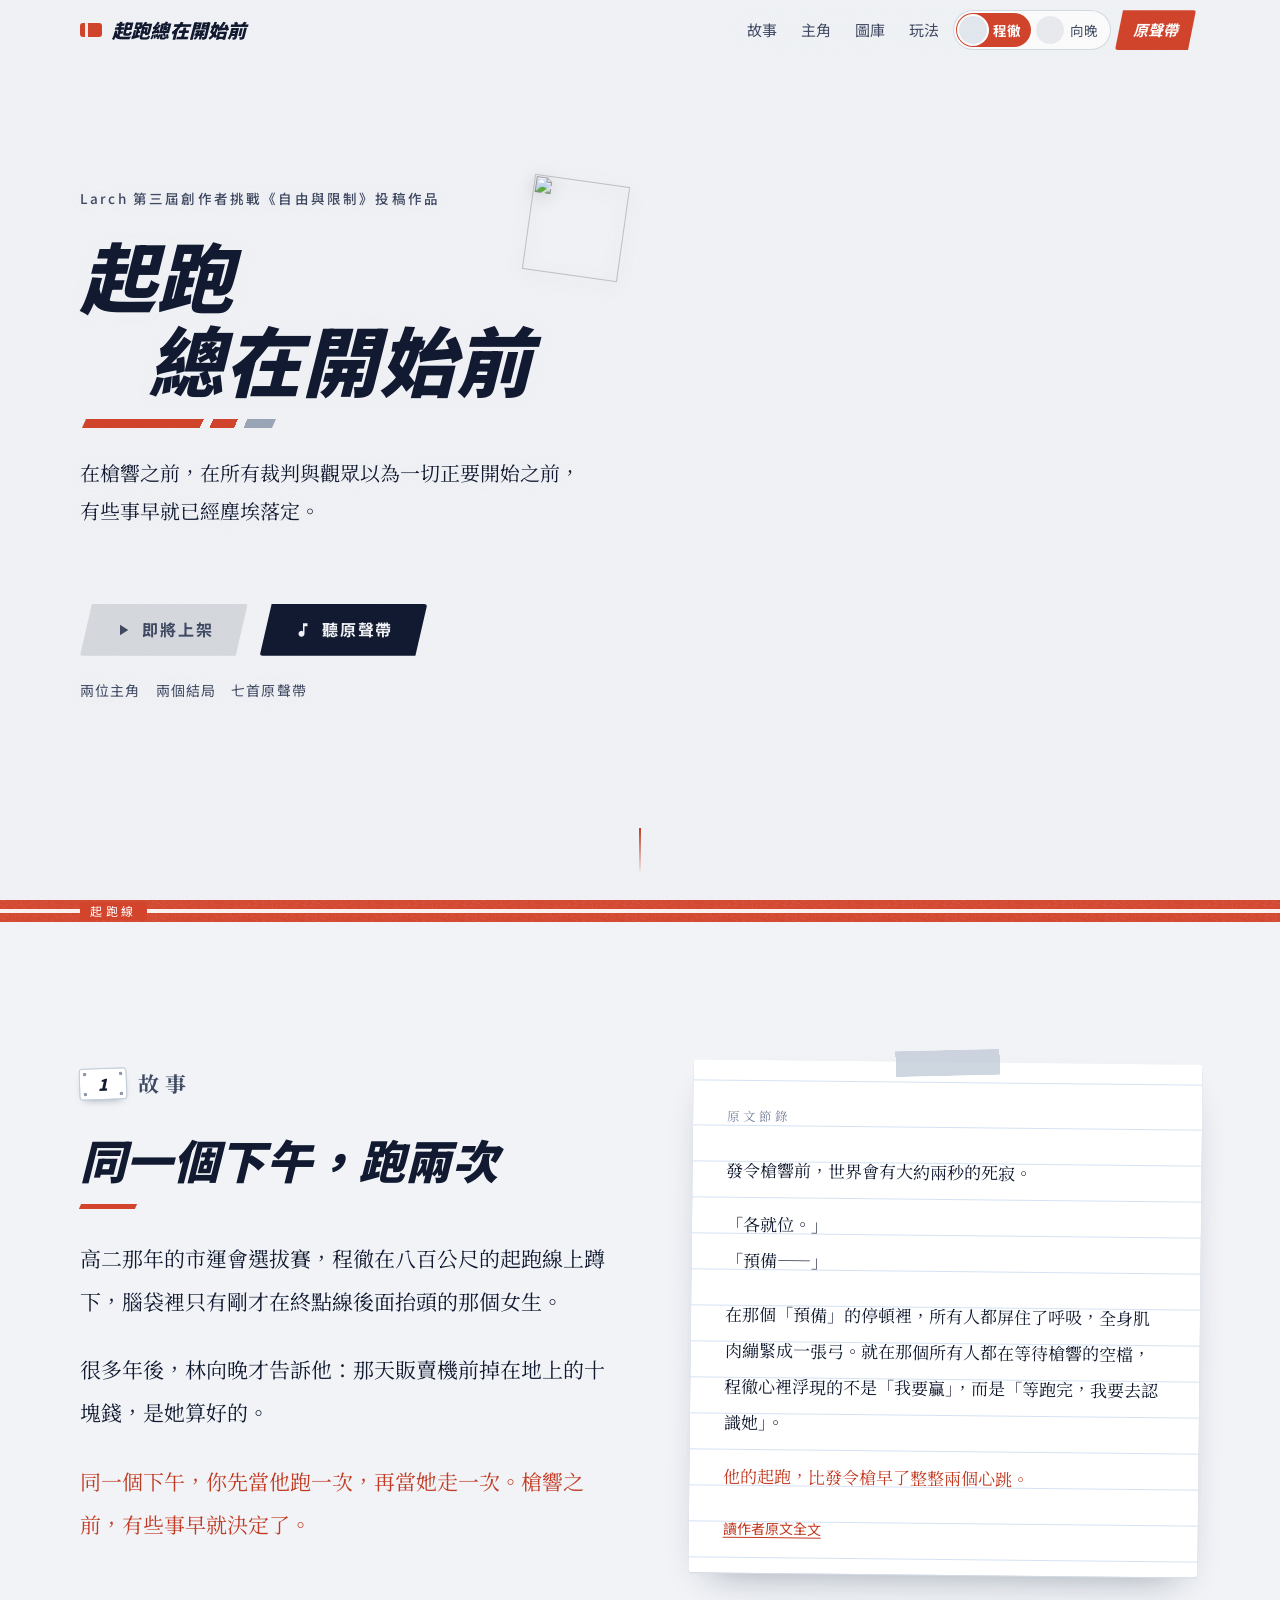
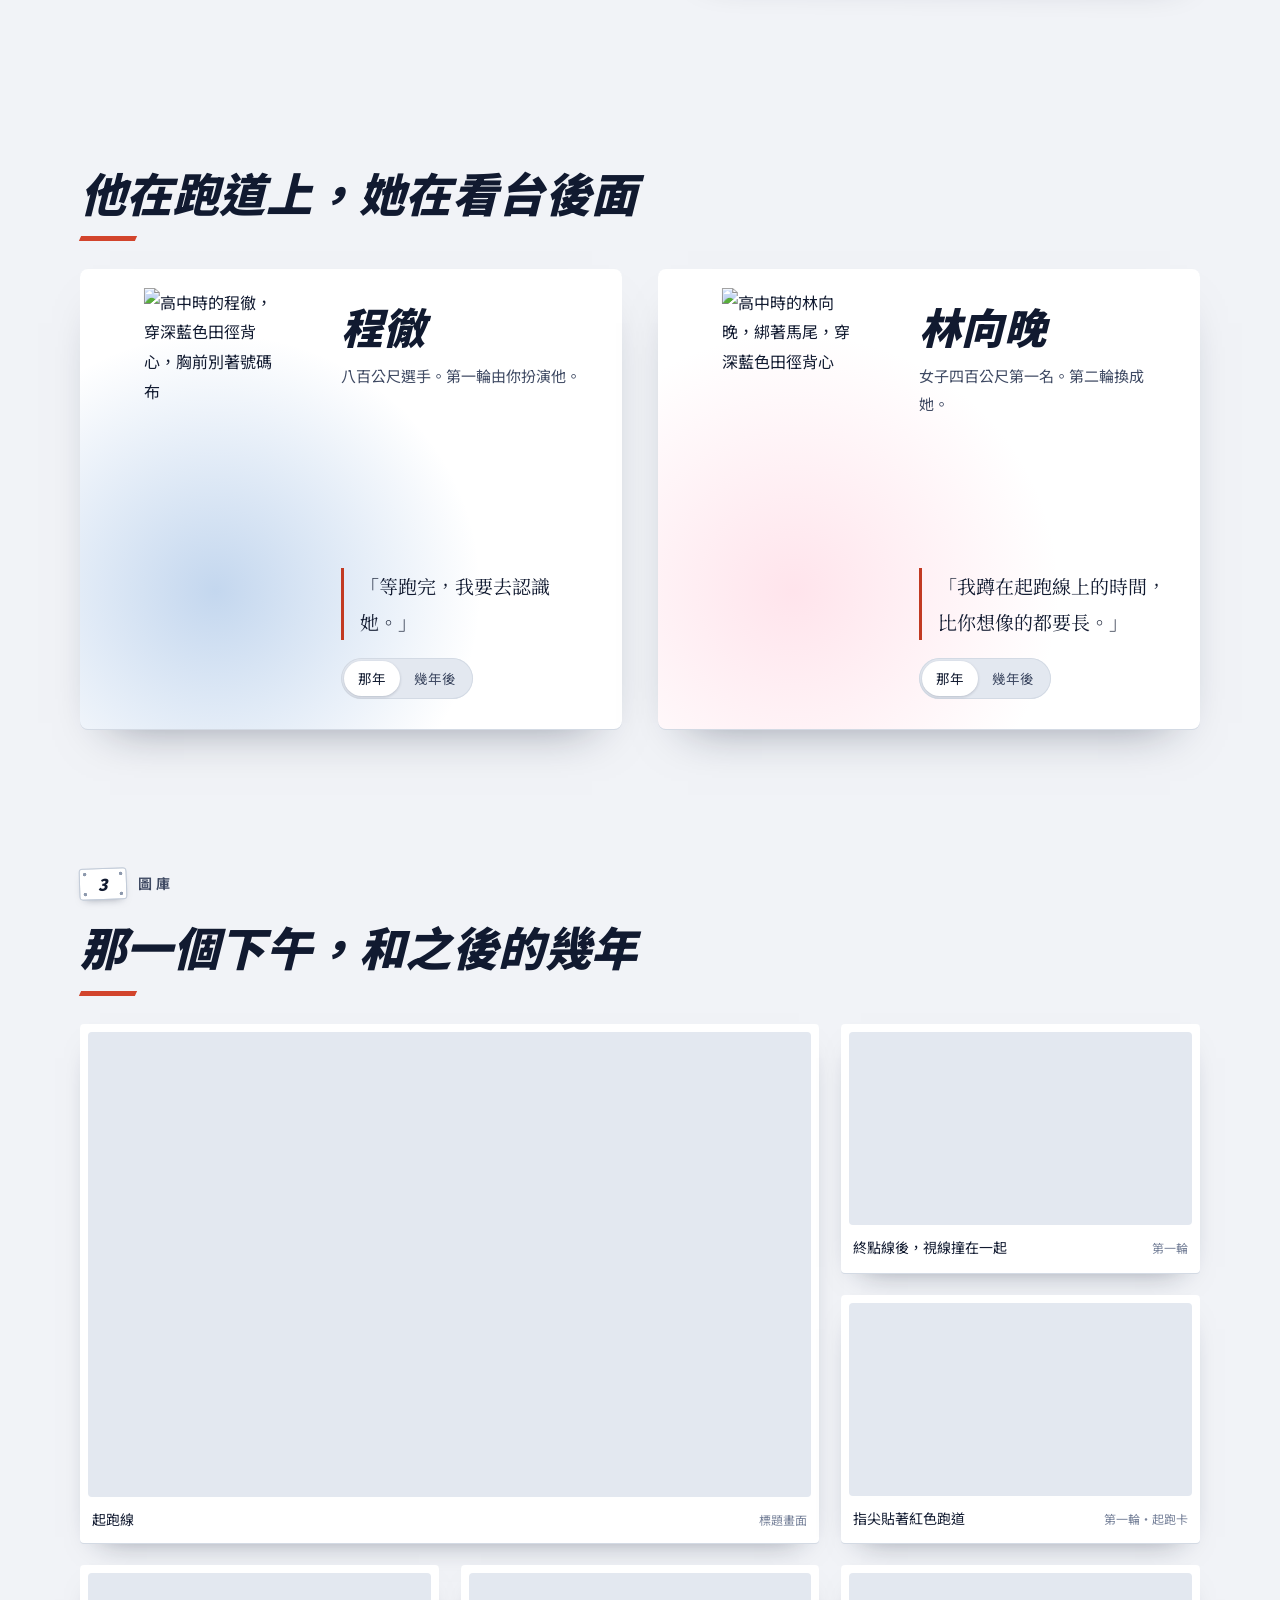
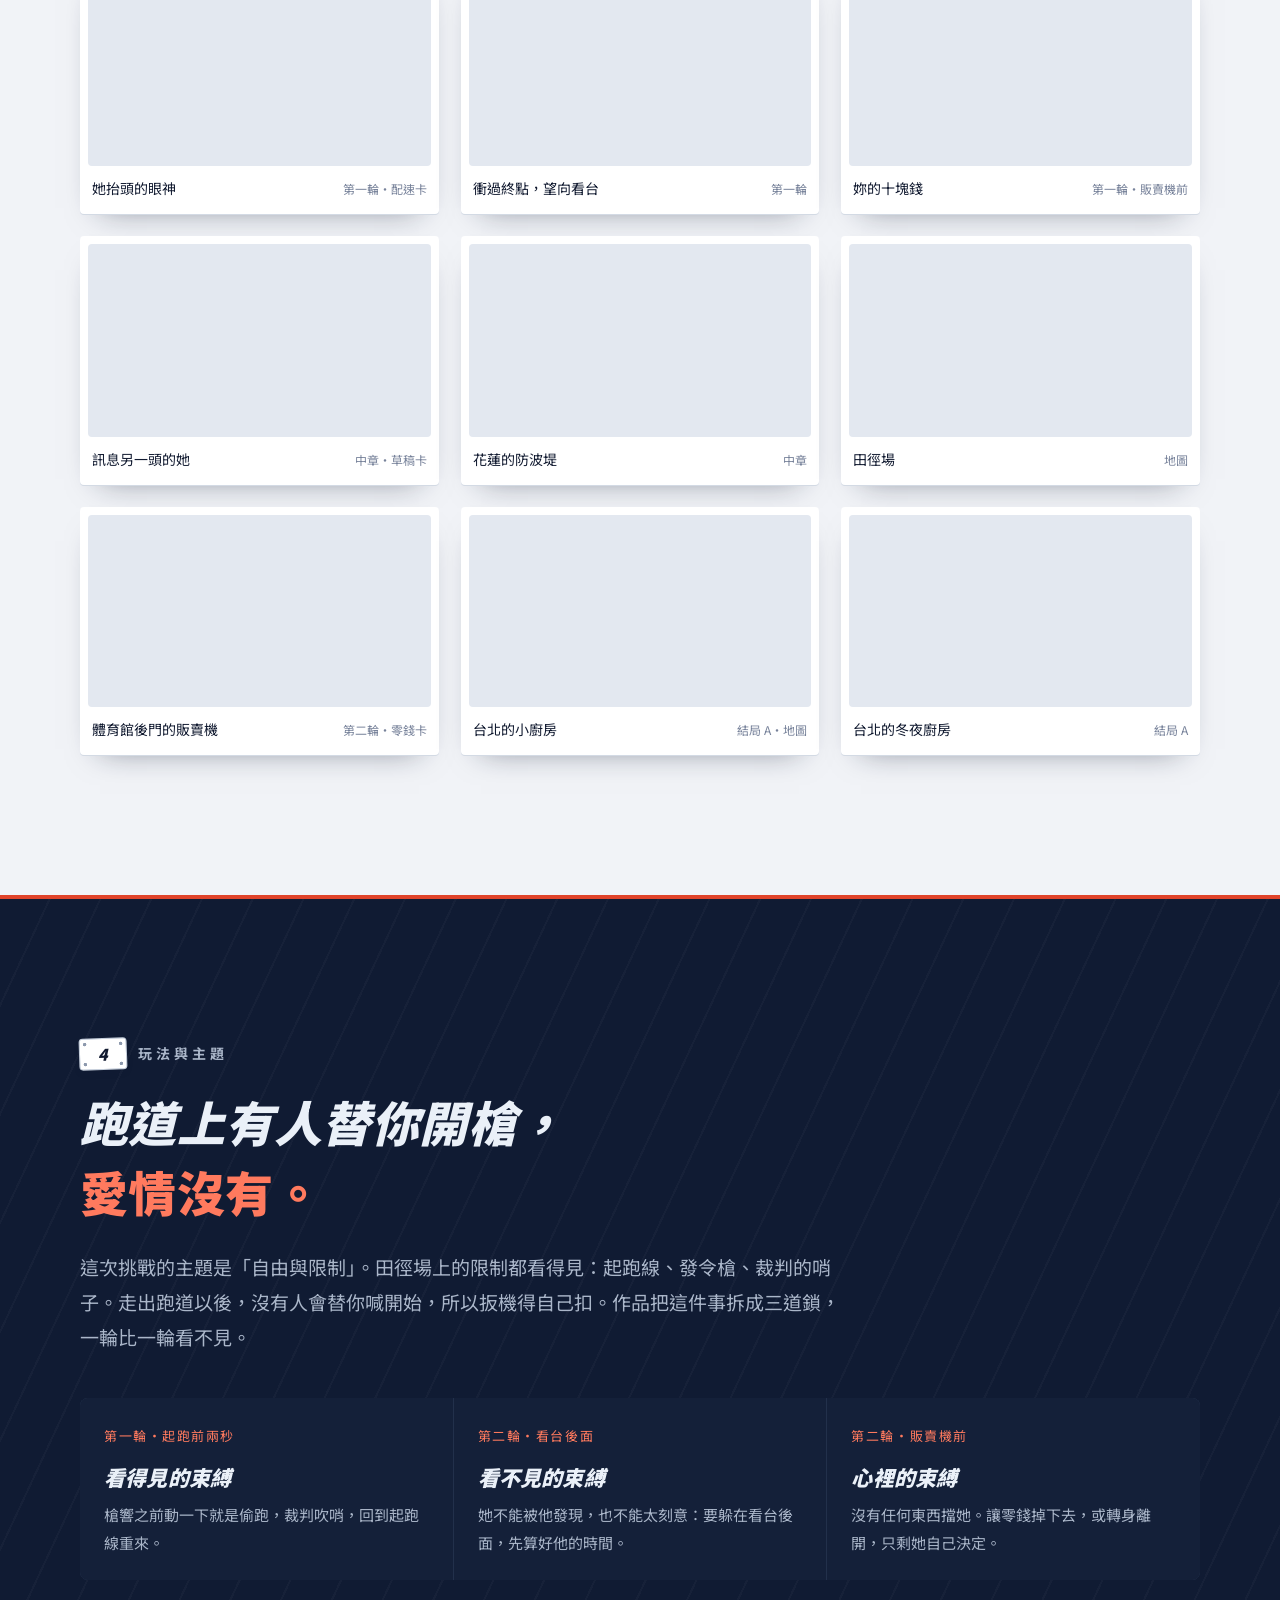
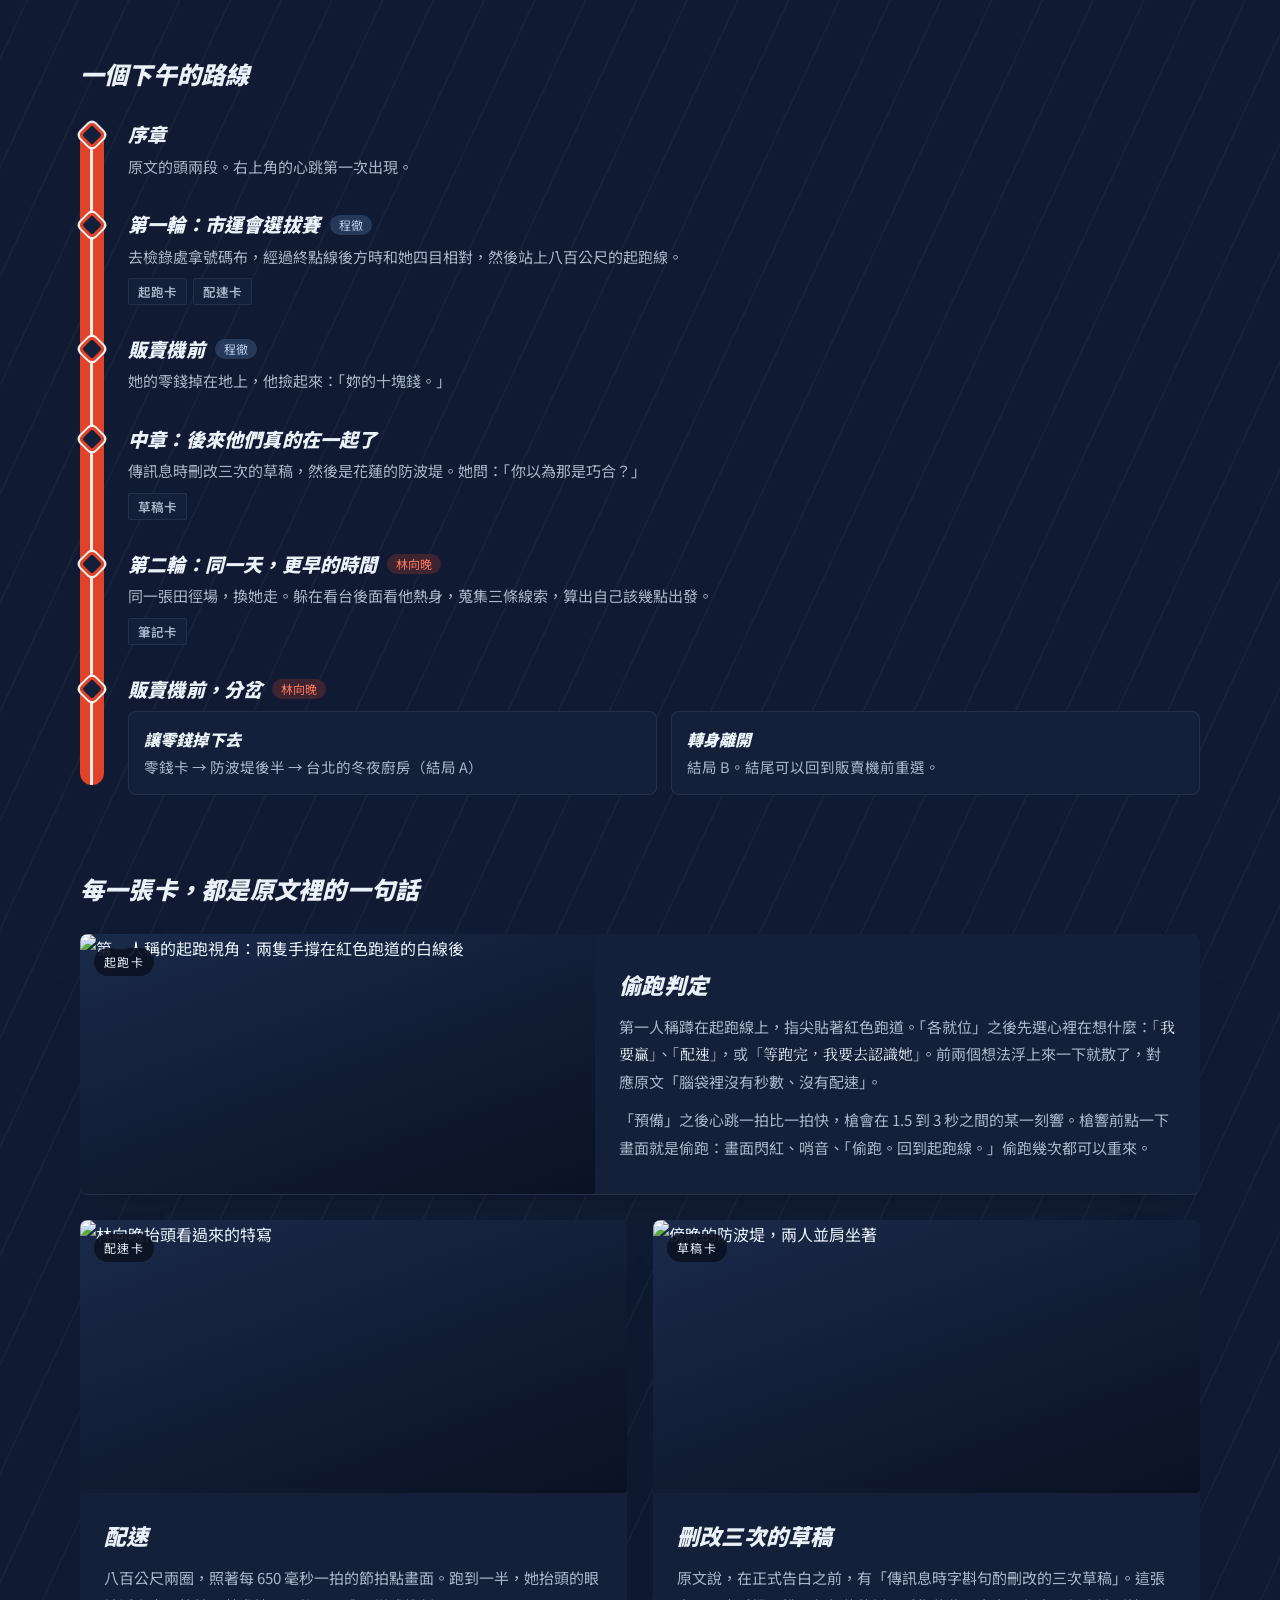
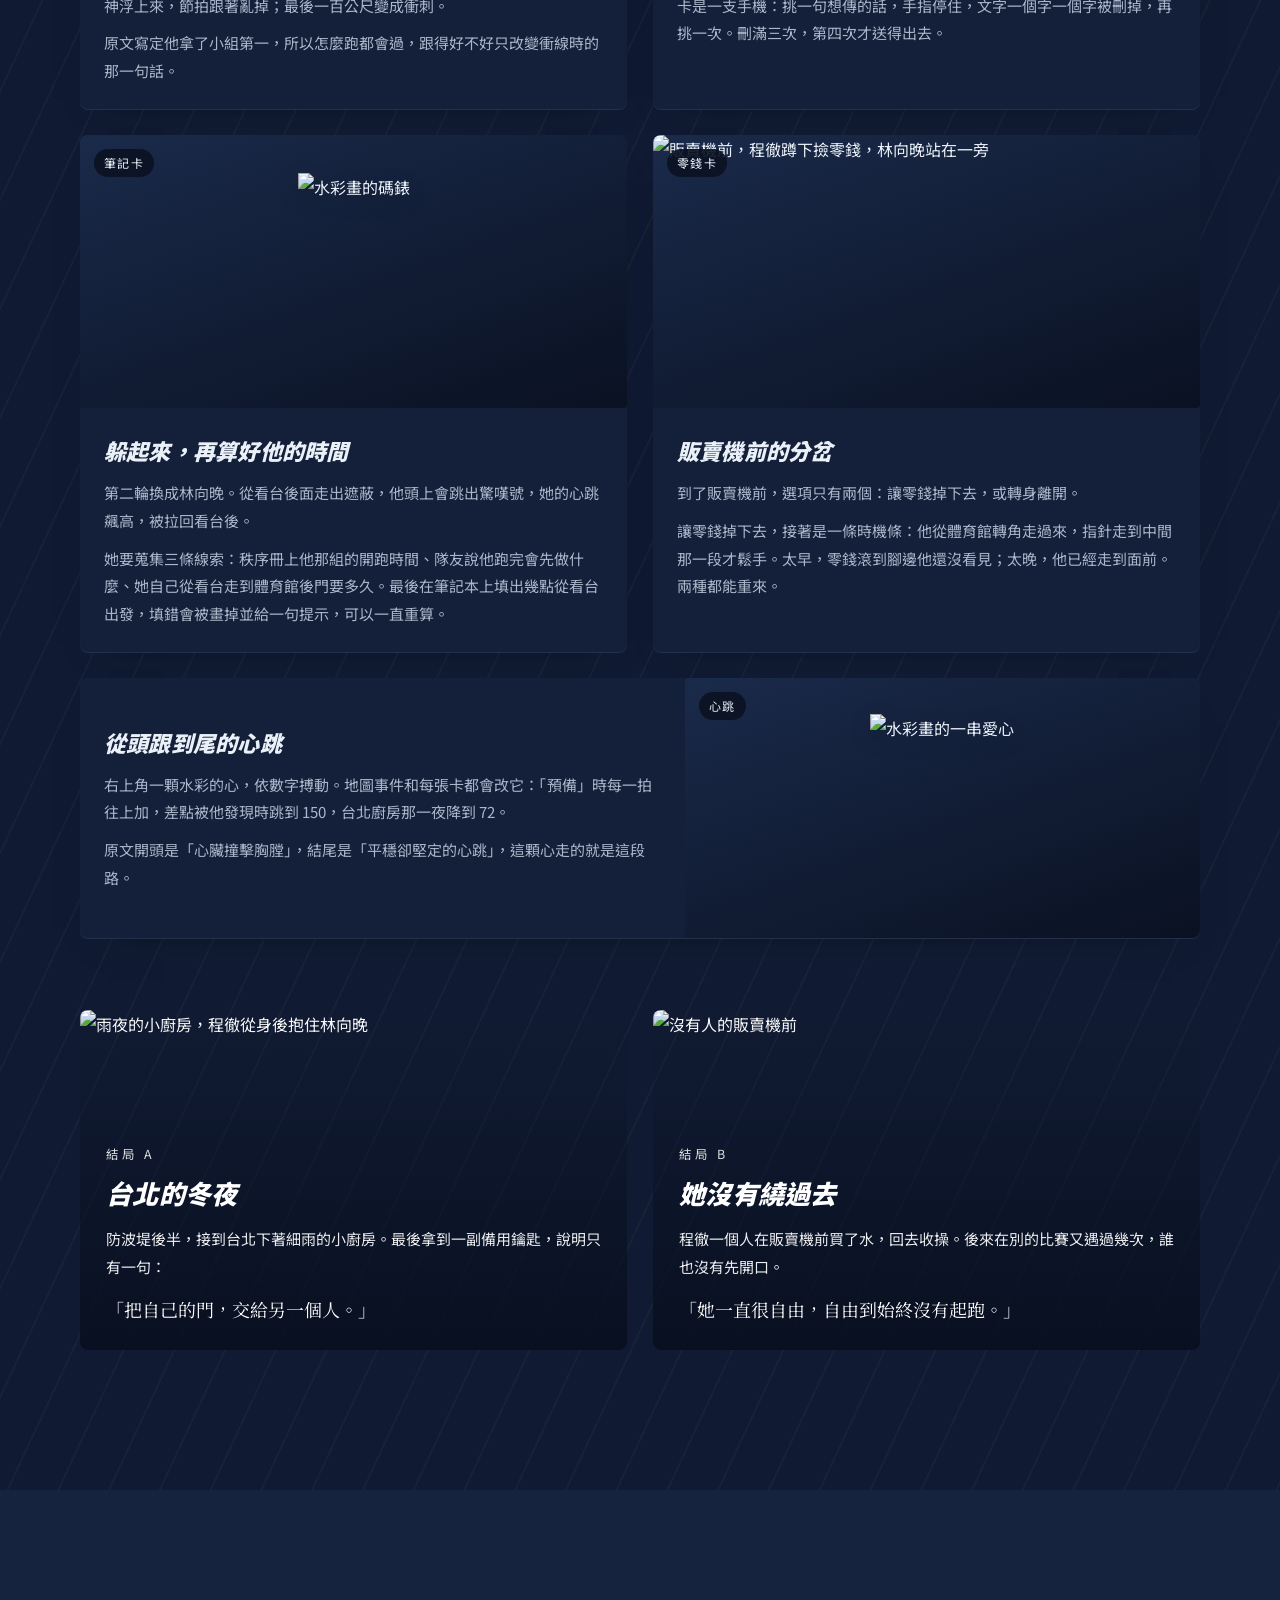
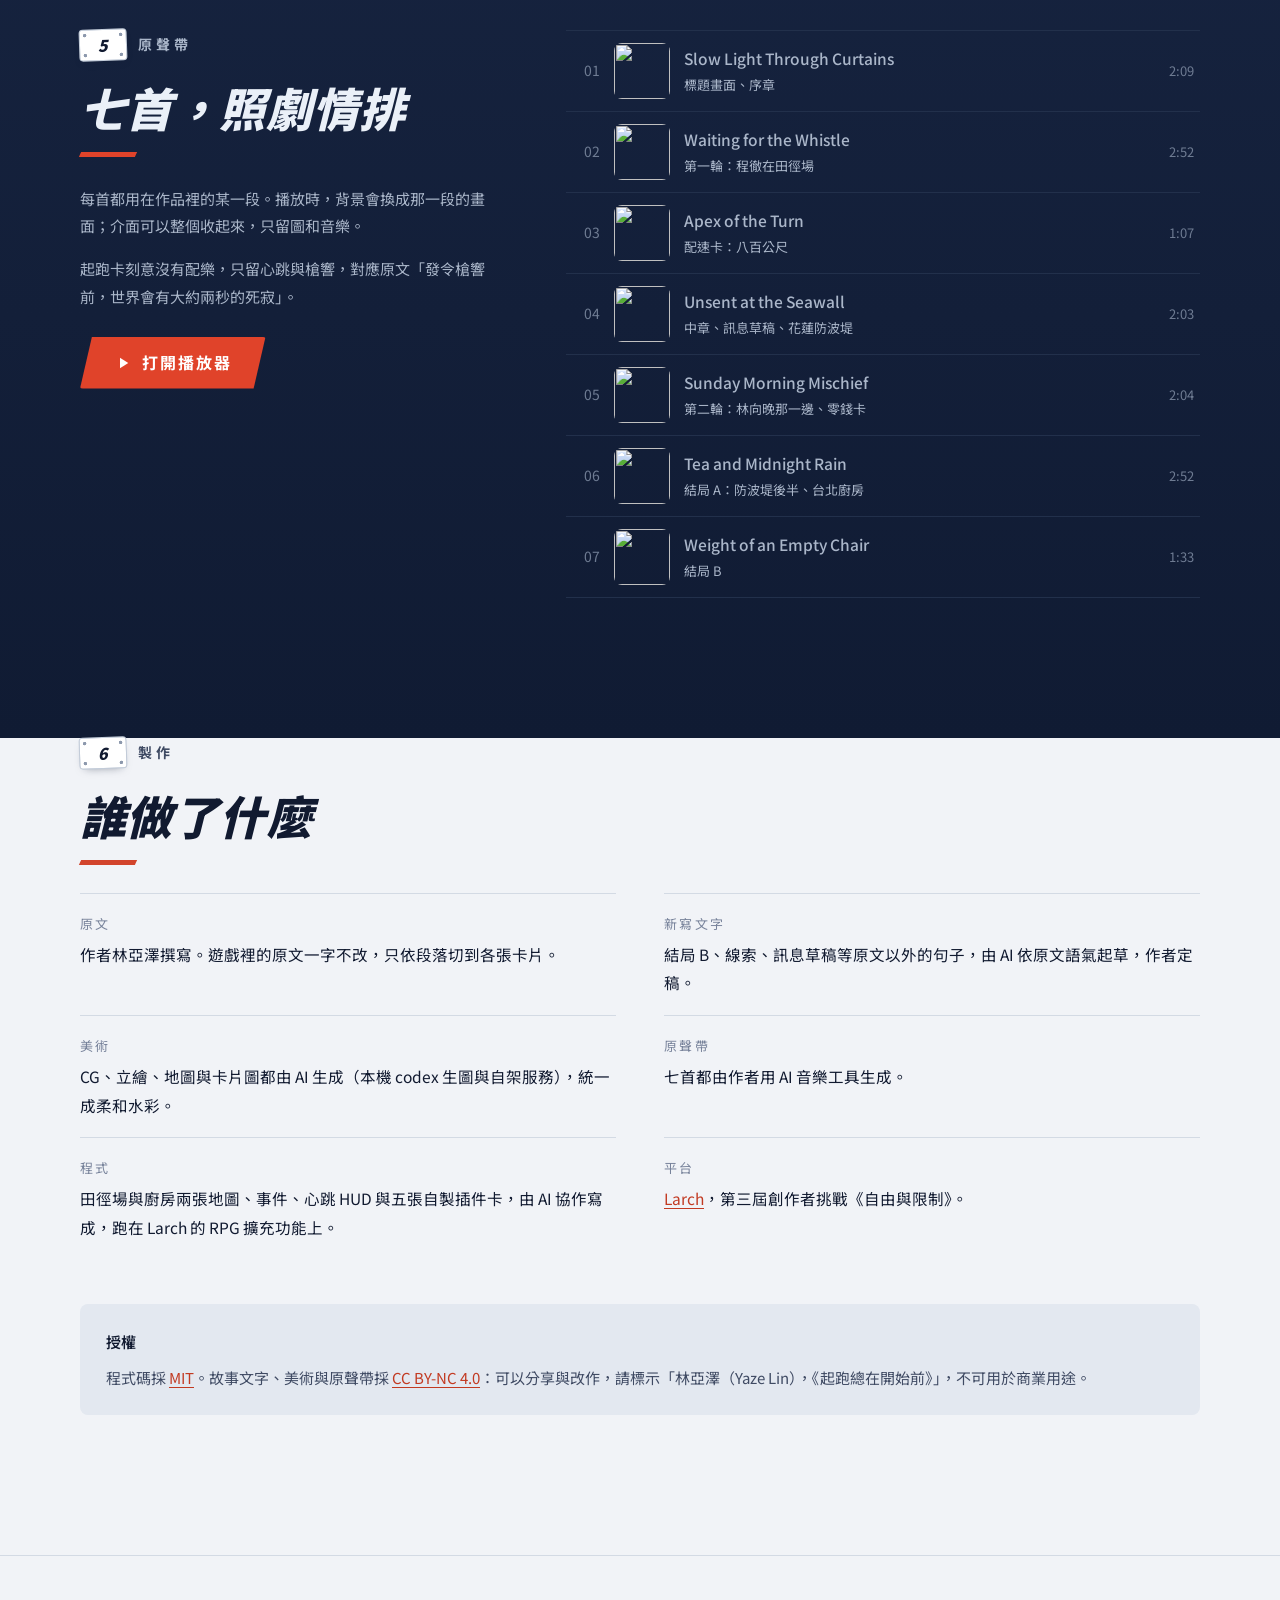
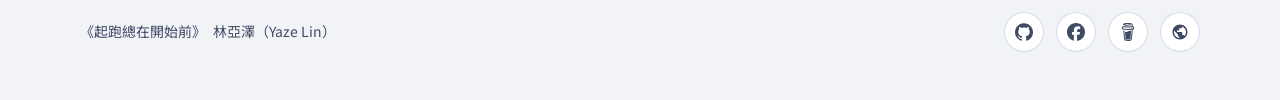
==== docs/index.html @ af4944b2 "公開站：向晚版首屏遮罩與光暈跟著變淡，兩版濃淡一致 Co-Authored-By: Claude Opus 5.5 <noreply@anthropic.com>" ====
<!doctype html>
<html lang="zh-Hant">
<head>
<meta charset="utf-8">
<script>(function(){var s;try{s=localStorage.getItem("sl-skin")}catch(e){}document.documentElement.setAttribute("data-skin",s==="lin"?"lin":"cheng")})()</script>
<meta name="viewport" content="width=device-width,initial-scale=1,viewport-fit=cover">
<title>起跑總在開始前</title>
<meta name="description" content="程徹與林向晚的田徑愛情短篇，做成 Larch 上的互動作品：同一個下午玩兩次，先當他跑一次，再當她走一次。販賣機前，零錢要不要掉下去，由你決定。">
<meta name="theme-color" content="#f7f1e6" media="(prefers-color-scheme: light)">
<meta name="theme-color" content="#1b1f2d" media="(prefers-color-scheme: dark)">
<link rel="canonical" href="https://yazelin.github.io/larch-start-line/">
<meta property="og:type" content="website">
<meta property="og:title" content="起跑總在開始前">
<meta property="og:description" content="同一個下午玩兩次：先當他跑一次，再當她走一次。槍響之前，有些事早就決定了。">
<meta property="og:image" content="https://cdn.jsdelivr.net/gh/yazelin/larch-start-line@master/assets/art/cover/cover.webp">
<meta name="twitter:card" content="summary_large_image">
<link rel="icon" href="data:image/svg+xml,%3Csvg xmlns='http://www.w3.org/2000/svg' viewBox='0 0 32 32'%3E%3Crect x='2' y='7' width='28' height='18' rx='4' fill='%23c4553e'/%3E%3Crect x='9' y='7' width='4' height='18' fill='%23fff'/%3E%3C/svg%3E">
<link rel="preconnect" href="https://fonts.googleapis.com">
<link rel="preconnect" href="https://fonts.gstatic.com" crossorigin>
<link rel="preconnect" href="https://cdn.jsdelivr.net" crossorigin>
<link rel="stylesheet" href="https://fonts.googleapis.com/css2?family=LXGW+WenKai+TC:wght@400;700&family=Noto+Serif+TC:wght@400;600&family=Noto+Sans+TC:wght@400;500;700;900&family=Huninn&display=swap">
<link rel="stylesheet" href="assets-site/site.css">
<style>
/* ── 首屏 ─────────────────────────────── */
.hero{position:relative;min-height:100vh;min-height:100svh;display:flex;align-items:center;overflow:hidden;background:var(--paper)}
.hero-img{position:absolute;inset:0;width:100%;height:100%;object-fit:cover;object-position:30% 50%;
  -webkit-mask-image:linear-gradient(to bottom,#000 70%,transparent 99%);mask-image:linear-gradient(to bottom,#000 70%,transparent 99%);
  opacity:0;transform:scale(1.04);transition:opacity 1.6s ease,transform 6s cubic-bezier(.2,.7,.2,1)}
.hero-img.on{opacity:1;transform:none}
/* 紙色薄紗：只蓋封面左半（天空與跑道）和最上面一條導覽列，右半的兩人不蓋 */
.hero-veil{position:absolute;inset:0;pointer-events:none;--L:max(16px,calc(50% - 560px));
  background:linear-gradient(to bottom,rgb(var(--paper-rgb)/.8),rgb(var(--paper-rgb)/0) 110px),
             linear-gradient(90deg,rgb(var(--paper-rgb)/var(--veil-1,.95)) 0,rgb(var(--paper-rgb)/var(--veil-2,.92)) calc(var(--L) + 480px),rgb(var(--paper-rgb)/var(--veil-3,.55)) calc(var(--L) + 580px),rgb(var(--paper-rgb)/0) calc(var(--L) + 700px))}
/* 程徹版左半不要壓太深：讓天空與跑道透出來，字靠光暈撐清楚 */
:root[data-skin="cheng"] .hero-veil,:root:not([data-skin]) .hero-veil{--veil-1:.72;--veil-2:.6;--veil-3:.3}
/* 向晚版跟著變淡，比程徹版稍濃一點，保留粉色的柔和 */
:root[data-skin="lin"] .hero-veil{--veil-1:.78;--veil-2:.66;--veil-3:.32}
/* 導覽列還沒變實心前，連結放在一塊紙色底上，壓在樹和天空上也看得清 */
.top:not(.solid) nav{background:rgb(var(--paper-rgb)/.8);backdrop-filter:blur(8px);-webkit-backdrop-filter:blur(8px);border-radius:99px;padding:4px}
.hero-in{position:relative;padding:110px 0 120px}
.hero-copy{position:relative;max-width:470px;color:var(--ink)}
.hero-copy>*{text-shadow:0 0 14px rgb(var(--paper-rgb)/.9),0 0 3px rgb(var(--paper-rgb)/.8)}
/* 按鈕自己有底色，不要光暈（字會糊） */
.hero .btn,.hero .btn *{text-shadow:none}
.hero h1{white-space:nowrap}
.kicker{font-size:13.5px;letter-spacing:.16em;color:var(--ink-2);margin:0 0 22px;font-weight:500}
.hero h1{font-family:var(--f-display);font-weight:400;font-size:clamp(46px,6.4vw,80px);line-height:1.12;margin:0 0 26px;letter-spacing:.04em}
.hero h1 span{display:block}
.hero h1 span:last-child{padding-left:.9em}
.tag{font-family:var(--f-serif);font-size:clamp(17px,1.9vw,20px);line-height:1.9;margin:0 0 6px;color:var(--ink)}
.sticker{position:absolute;width:96px;height:96px;object-fit:contain;right:-6px;top:58px;rotate:8deg;pointer-events:none;filter:drop-shadow(0 4px 8px rgb(var(--shadow)/.18));display:none}
:root[data-skin="cheng"] .sticker.cheng,:root[data-skin="lin"] .sticker.lin{display:block}
/* 程徹版：Q 版程徹放到標題右上外側，不碰到「始前」 */
.sticker.cheng{top:-6px;right:-74px}
/* 引句：桌機照逗號斷成剛好兩行；手機改成自動平衡斷行 */
@media (min-width:900px){.hero .tag{white-space:nowrap;max-width:none}}
@media (max-width:899px){.hero .tag br{display:none}.hero .tag{text-wrap:balance}}
.ecg{display:block;width:240px;height:40px;margin:8px 0 26px;overflow:visible}
.ecg path{fill:none;stroke:var(--accent);stroke-width:2;stroke-linecap:round;stroke-linejoin:round;stroke-dasharray:420;stroke-dashoffset:420;animation:ecg 2.6s cubic-bezier(.6,.1,.3,1) infinite}
:root[data-skin="lin"] .ecg path{animation-duration:1.7s}
@keyframes ecg{0%{stroke-dashoffset:420;opacity:1}55%{stroke-dashoffset:0;opacity:1}85%,100%{stroke-dashoffset:0;opacity:0}}
.cta{display:flex;flex-wrap:wrap;gap:12px}
.hero .btn.ghost{background:rgb(var(--paper-rgb)/.85);color:var(--ink);box-shadow:inset 0 0 0 1px var(--line)}
.hero .btn[aria-disabled="true"]{background:rgb(var(--paper-rgb)/.85);color:var(--ink-2);box-shadow:inset 0 0 0 1px var(--line)}
.meta{margin:22px 0 0;font-size:14px;color:var(--ink-2);letter-spacing:.08em}
.scroll-cue{position:absolute;left:50%;bottom:26px;translate:-50% 0;width:2px;height:46px;background:linear-gradient(var(--accent),transparent);animation:cue 2.2s ease-in-out infinite}
@keyframes cue{0%{transform:scaleY(0);transform-origin:top}50%{transform:scaleY(1);transform-origin:top}51%{transform-origin:bottom}100%{transform:scaleY(0);transform-origin:bottom}}
@media (max-width:760px){
  .hero{display:block;min-height:0}
  .hero-img{position:relative;height:62svh;min-height:360px;object-position:74% 50%;-webkit-mask-image:linear-gradient(to bottom,#000 55%,transparent 96%);mask-image:linear-gradient(to bottom,#000 55%,transparent 96%)}
  .hero-veil{background:linear-gradient(to bottom,rgb(var(--paper-rgb)/.8),rgb(var(--paper-rgb)/0) 96px)}
  .kicker{color:var(--ink)}
  .top:not(.solid) nav{background:none;backdrop-filter:none;-webkit-backdrop-filter:none;padding:0}
  .hero-in{margin-top:-40px;padding:0 0 64px}
  .sticker{width:68px;height:68px;top:30px;right:4px}
  .scroll-cue{display:none}
}
@media (prefers-reduced-motion:reduce){.ecg path{animation:none;stroke-dashoffset:0}.scroll-cue{animation:none}}

/* 起跑線：首屏與下一段之間的一條白線 */
.startline{position:relative;height:18px;background:var(--track);background-image:url("data:image/svg+xml;utf8,<svg xmlns='http://www.w3.org/2000/svg' width='160' height='18'><filter id='w'><feTurbulence baseFrequency='.9' numOctaves='2'/><feColorMatrix values='0 0 0 0 1 0 0 0 0 1 0 0 0 0 1 0 0 0 .16 0'/></filter><rect width='160' height='18' filter='url(%23w)'/></svg>")}
.startline::before{content:"";position:absolute;left:0;right:0;top:50%;height:3px;translate:0 -50%;background:rgba(255,255,255,.92)}
.startline span{position:absolute;left:max(16px,calc(50% - 560px));top:50%;translate:0 -50%;padding:0 10px;background:var(--track);color:var(--track-ink);font-size:12px;letter-spacing:.3em;line-height:18px}

/* ── 故事 ─────────────────────────────── */
.story{display:grid;grid-template-columns:minmax(0,1.05fr) minmax(0,1fr);gap:clamp(36px,6vw,88px);align-items:start}
.story .intro p{font-family:var(--f-serif);font-size:clamp(18px,2vw,21px);line-height:2.05;margin:0 0 1.2em}
.story .intro p:last-child{color:var(--accent)}
.excerpt{position:relative;margin:0;padding:38px 34px 30px;background:var(--card);border-radius:4px;
  box-shadow:0 1px 0 var(--line),0 18px 40px -22px rgb(var(--shadow)/.45);rotate:.6deg;
  background-image:repeating-linear-gradient(to bottom,transparent 0 35px,color-mix(in srgb,var(--sky) 22%,transparent) 35px 36px);background-position:0 30px}
.excerpt::before{content:"";position:absolute;top:-12px;left:50%;width:110px;height:26px;translate:-50% 0;rotate:-2deg;background:var(--tape);opacity:.8;
  -webkit-mask:linear-gradient(90deg,transparent 0 3px,#000 3px calc(100% - 3px),transparent 0);mask:linear-gradient(90deg,transparent 0 3px,#000 3px calc(100% - 3px),transparent 0)}
.excerpt .label{font-size:12.5px;letter-spacing:.24em;color:var(--ink-3);margin:0 0 10px}
.excerpt p{font-family:var(--f-serif);font-size:17px;line-height:36px;margin:0}
.excerpt p+p{margin-top:18px}
.excerpt .beat{color:var(--accent)}
.excerpt a{display:inline-block;margin-top:22px;font-size:14px}
@media (max-width:860px){.story{grid-template-columns:1fr}.excerpt{rotate:0deg;padding:34px 22px 26px}}

/* ── 兩位主角 ─────────────────────────── */
.people{display:grid;grid-template-columns:1fr 1fr;gap:clamp(20px,3vw,36px)}
.who{position:relative;display:grid;grid-template-columns:minmax(0,.9fr) minmax(0,1fr);align-items:end;min-height:460px;border-radius:24px;overflow:hidden;background:var(--card);box-shadow:0 1px 0 var(--line),0 24px 48px -30px rgb(var(--shadow)/.5)}
.who::before{content:"";position:absolute;inset:0;background:radial-gradient(70% 80% at 25% 70%,var(--wash) 0,transparent 70%);opacity:.9}
.who.cheng{--wash:color-mix(in srgb,var(--sky) 30%,transparent)}
.who.lin{--wash:color-mix(in srgb,#ff9bb8 30%,transparent)}
.fig{position:relative;height:100%;min-height:460px}
.fig img{position:absolute;bottom:0;left:50%;height:96%;width:auto;max-width:none;translate:-50% 0;transition:opacity .7s ease,transform .7s ease}
.fig img.adult{opacity:0;transform:translateY(10px)}
.who.grown .fig img.adult{opacity:1;transform:none}
.who.grown .fig img.teen{opacity:0;transform:translateY(10px)}
.who .txt{position:relative;padding:32px 28px 30px 4px;align-self:stretch;display:flex;flex-direction:column}
.who h3{font-family:var(--f-display);font-weight:400;font-size:clamp(32px,3.6vw,42px);margin:0;letter-spacing:.08em;line-height:1.2}
.who .role{color:var(--ink-2);font-size:15px;margin:10px 0 0}
.who blockquote{margin:auto 0 18px;font-family:var(--f-serif);font-size:clamp(17px,1.7vw,19px);line-height:1.9;padding-left:16px;border-left:3px solid var(--accent)}
.seg{display:inline-flex;align-self:flex-start;padding:3px;border-radius:99px;background:var(--paper-2);box-shadow:inset 0 0 0 1px var(--line)}
.seg button{border:0;background:none;padding:5px 14px;border-radius:99px;font-size:13.5px;color:var(--ink-2);cursor:pointer;transition:background .25s,color .25s}
.seg button[aria-pressed="true"]{background:var(--card);color:var(--ink);box-shadow:0 1px 3px rgb(var(--shadow)/.2)}
@media (max-width:860px){.people{grid-template-columns:1fr}}
@media (max-width:520px){.who{grid-template-columns:minmax(0,.85fr) minmax(0,1fr);min-height:400px}.fig{min-height:400px}.who .txt{padding:24px 18px 22px 0}.who blockquote{font-size:16px;padding-left:12px}}

/* ── 圖庫 ─────────────────────────────── */
.gallery{display:grid;grid-template-columns:repeat(3,1fr);gap:clamp(12px,1.8vw,22px);margin-top:12px}
.shot{position:relative;margin:0;padding:0;border:0;background:var(--card);border-radius:6px;padding:8px 8px 0;cursor:zoom-in;text-align:left;
  box-shadow:0 1px 0 var(--line),0 14px 30px -20px rgb(var(--shadow)/.55);transition:transform .4s cubic-bezier(.2,.7,.2,1),box-shadow .4s}
.shot:hover{transform:translateY(-4px) rotate(-.4deg);box-shadow:0 1px 0 var(--line),0 24px 40px -22px rgb(var(--shadow)/.6)}
.shot .ph{aspect-ratio:16/9;overflow:hidden;border-radius:3px;background:var(--paper-2)}
.shot img{width:100%;height:100%;object-fit:cover;transition:transform 1.2s cubic-bezier(.2,.7,.2,1),opacity .6s;opacity:0}
.shot img.ok{opacity:1}
.shot:hover img{transform:scale(1.04)}
.shot figcaption{display:flex;gap:10px;align-items:baseline;padding:10px 4px 12px;font-size:14px;color:var(--ink)}
.shot figcaption small{margin-left:auto;color:var(--ink-3);font-size:12px;white-space:nowrap}
.shot.big{grid-column:span 2;grid-row:span 2}
.shot.big .ph{aspect-ratio:auto;height:calc(100% - 46px)}
@media (max-width:760px){.gallery{grid-template-columns:1fr 1fr}.shot:last-child{grid-column:span 2}.shot:last-child .ph{aspect-ratio:16/9}.shot.big{grid-column:span 2;grid-row:auto}.shot.big .ph{aspect-ratio:16/9;height:auto}.shot figcaption{font-size:13px;padding:8px 2px 10px}.shot figcaption small{display:none}}

dialog.lb{position:fixed;inset:0;width:100%;height:100%;max-width:none;max-height:none;margin:0;padding:0;border:0;background:rgba(18,16,20,.94);color:#f3ede2}
dialog.lb::backdrop{background:transparent}
dialog.lb[open]{display:grid;grid-template-rows:auto 1fr auto;animation:fade .3s ease}
@keyframes fade{from{opacity:0}}
.lb-top,.lb-bot{display:flex;align-items:center;gap:10px;padding:12px 16px}
.lb-top{justify-content:space-between;font-size:14px;color:#c9c0b4}
.lb-stage{position:relative;min-height:0;display:grid;place-items:center;padding:0 64px}
.lb-stage img{max-width:100%;max-height:100%;object-fit:contain;border-radius:4px;box-shadow:0 20px 60px rgba(0,0,0,.5);transition:opacity .35s}
.lb-bot{justify-content:center;flex-direction:column;gap:12px;padding-bottom:calc(18px + env(safe-area-inset-bottom))}
.lb-cap{font-family:var(--f-display);font-size:18px;text-align:center}
.lb-cap small{display:block;font-family:var(--f-body);font-size:13px;color:#a99f93;margin-top:2px}
.lb .ib{width:44px;height:44px;border-radius:50%;border:1px solid rgba(255,255,255,.18);background:rgba(255,255,255,.06);display:grid;place-items:center;cursor:pointer;color:#f3ede2}
.lb .ib:hover{background:rgba(255,255,255,.14)}
.lb .ib svg{width:20px;height:20px;fill:currentColor}
.lb-nav{position:absolute;top:50%;translate:0 -50%}
.lb-prev{left:12px}.lb-next{right:12px}
.lb-dl{display:inline-flex;align-items:center;gap:8px;height:40px;padding:0 18px;border-radius:99px;border:1px solid rgba(255,255,255,.22);background:rgba(255,255,255,.06);color:#f3ede2;font-size:14px;cursor:pointer;text-decoration:none}
.lb-dl svg{width:16px;height:16px;fill:currentColor}
@media (max-width:760px){.lb-stage{padding:0 8px}.lb-nav{display:none}}

/* ── 玩法與主題 ───────────────────────── */
#play-sec{background:var(--paper-2);position:relative}
.thesis{font-family:var(--f-display);font-weight:400;font-size:clamp(27px,4.4vw,48px);line-height:1.45;margin:0 0 22px;letter-spacing:.03em}
.thesis em{font-style:normal;color:var(--accent)}
.locks{display:grid;grid-template-columns:repeat(3,1fr);gap:1px;background:var(--line);border-radius:18px;overflow:hidden;margin:44px 0 0;box-shadow:inset 0 0 0 1px var(--line)}
.lock{background:var(--card);padding:26px 24px 24px}
.lock b{display:block;font-family:var(--f-display);font-weight:400;font-size:21px;margin-bottom:4px}
.lock .where{font-size:13px;letter-spacing:.12em;color:var(--accent);margin:0 0 10px}
.lock p{margin:0;font-size:15px;color:var(--ink-2)}
@media (max-width:760px){.locks{grid-template-columns:1fr}}

/* 路線：一條跑道，沿路是站 */
.route{margin:72px 0 0}
.route h3,.mech-h,.end-h{font-family:var(--f-display);font-weight:400;font-size:24px;margin:0 0 22px}
.lanes{position:relative;padding-left:48px}
/* 跑道正中心 x=12px；站點圓點、標題列都對齊這條線 */
.lanes::before{content:"";position:absolute;left:0;top:10px;bottom:10px;width:24px;border-radius:12px;background:var(--track);
  background-image:linear-gradient(90deg,transparent 10.5px,rgba(255,255,255,.9) 10.5px 13.5px,transparent 13.5px)}
.stop{position:relative;padding:0 0 28px}
.stop::before{content:"";position:absolute;left:-43px;top:9px;width:14px;height:14px;border-radius:50%;background:var(--card);box-shadow:0 0 0 3px var(--track),0 0 0 5px rgba(255,255,255,.9)}
.stop .sh{display:flex;align-items:center;flex-wrap:wrap;gap:4px 10px;min-height:32px}
.stop .sh b{font-family:var(--f-display);font-weight:400;font-size:19px;line-height:1.4}
.stop .who-tag{display:inline-block;font-size:12px;line-height:20px;padding:0 9px;border-radius:99px}
.who-tag.c{background:color-mix(in srgb,var(--sky) 22%,transparent);color:var(--navy)}
.who-tag.l{background:color-mix(in srgb,var(--track) 22%,transparent);color:var(--accent)}
.stop p{margin:2px 0 0;color:var(--ink-2);font-size:15px}
.stop .cards{display:flex;flex-wrap:wrap;gap:6px;margin-top:8px}
.chip{font-size:12.5px;padding:2px 10px;border-radius:6px;background:var(--card);box-shadow:inset 0 0 0 1px var(--line);color:var(--ink-2)}
.fork{display:grid;grid-template-columns:1fr 1fr;gap:14px;margin-top:6px}
.fork div{padding:14px 16px;border-radius:12px;background:var(--card);box-shadow:inset 0 0 0 1px var(--line);font-size:14.5px;color:var(--ink-2)}
.fork b{display:block;color:var(--ink);font-size:16px}
@media (max-width:520px){.fork{grid-template-columns:1fr}}

/* 機制卡 */
.mech{margin:72px 0 0}
.mechs{display:grid;grid-template-columns:repeat(2,1fr);gap:clamp(16px,2.2vw,26px)}
.m{background:var(--card);border-radius:18px;overflow:hidden;box-shadow:0 1px 0 var(--line),0 18px 36px -28px rgb(var(--shadow)/.55);display:flex;flex-direction:column}
.m .mi{aspect-ratio:16/8;overflow:hidden;position:relative;background:linear-gradient(160deg,var(--sky-2),var(--paper))}
.m .mi img{width:100%;height:100%;object-fit:cover}
.m .mi.doodle{display:grid;place-items:center}
.m .mi.doodle img{width:auto;height:72%;object-fit:contain;filter:drop-shadow(0 6px 10px rgb(var(--shadow)/.18))}
.m .mi .tag2{position:absolute;left:14px;top:14px;font-size:12px;letter-spacing:.12em;padding:3px 10px;border-radius:99px;background:rgb(var(--paper-rgb)/.9);color:var(--ink)}
.m .mb{padding:22px 24px 24px}
.m h4{font-family:var(--f-display);font-weight:400;font-size:22px;margin:0 0 8px}
.m p{margin:0;font-size:15px;color:var(--ink-2)}
.m p+p{margin-top:10px}
.m q{font-family:var(--f-serif);color:var(--ink);quotes:"「" "」"}
.m.wide{grid-column:1/-1;flex-direction:row}
.m.wide .mi{flex:0 0 46%;aspect-ratio:auto;min-height:260px}
.m.wide .mb{align-self:center}
.m.wide.flip{flex-direction:row-reverse}
@media (max-width:760px){.mechs{grid-template-columns:1fr}.m.wide,.m.wide.flip{flex-direction:column}.m.wide .mi{flex:none;aspect-ratio:16/8;min-height:0}}

/* 雙結局 */
.ends{margin:72px 0 0;display:grid;grid-template-columns:1fr 1fr;gap:clamp(16px,2.2vw,26px)}
.end{position:relative;border-radius:22px;overflow:hidden;min-height:340px;display:flex;align-items:flex-end;color:#fff;isolation:isolate}
.end img{position:absolute;inset:0;width:100%;height:100%;object-fit:cover;z-index:-2;transition:transform 1.4s cubic-bezier(.2,.7,.2,1)}
.end:hover img{transform:scale(1.04)}
.end::before{content:"";position:absolute;inset:0;z-index:-1;background:linear-gradient(to top,rgb(var(--end-rgb)/.88),rgb(var(--end-rgb)/.38) 55%,rgb(var(--end-rgb)/0))}
.end .eb{padding:26px 26px 24px}
.end .k{font-size:12.5px;letter-spacing:.24em;opacity:.85}
.end h4{font-family:var(--f-display);font-weight:400;font-size:26px;margin:4px 0 8px}
.end p{margin:0;font-size:15px;opacity:.92}
.end blockquote{margin:12px 0 0;font-family:var(--f-serif);font-size:18px}
@media (max-width:760px){.ends{grid-template-columns:1fr}}

/* ── 原聲帶入口 ───────────────────────── */
.ost-grid{display:grid;grid-template-columns:minmax(0,.8fr) minmax(0,1.2fr);gap:clamp(30px,5vw,70px);align-items:start}
.ost-list{list-style:none;margin:0;padding:0;border-top:1px solid var(--line)}
.ost-list a{display:grid;grid-template-columns:28px 56px minmax(0,1fr) auto;gap:14px;align-items:center;padding:12px 6px;border-bottom:1px solid var(--line);text-decoration:none;color:var(--ink);transition:background .25s}
.ost-list a:hover{background:var(--paper-2)}
.ost-list .no{font-variant-numeric:tabular-nums;color:var(--ink-3);font-size:14px;text-align:right}
.ost-list img{width:56px;height:56px;border-radius:8px;object-fit:cover}
.ost-list b{display:block;font-weight:500;font-size:15.5px;white-space:nowrap;overflow:hidden;text-overflow:ellipsis}
.ost-list span{display:block;font-size:13px;color:var(--ink-2);white-space:nowrap;overflow:hidden;text-overflow:ellipsis}
.ost-list .d{font-size:13px;color:var(--ink-3);font-variant-numeric:tabular-nums}
.ost-note{font-size:15px;color:var(--ink-2)}
@media (max-width:860px){.ost-grid{grid-template-columns:1fr}}

/* ── 製作與授權 ───────────────────────── */
.credits{display:grid;grid-template-columns:repeat(2,1fr);gap:0 48px;margin:8px 0 0}
.credits div{padding:18px 0;border-top:1px solid var(--line)}
.credits dt{font-size:13px;letter-spacing:.18em;color:var(--ink-3);margin-bottom:4px}
.credits dd{margin:0;font-size:15.5px}
.lic{margin-top:44px;padding:24px 26px;border-radius:16px;background:var(--paper-2);font-size:15px;color:var(--ink-2)}
.lic b{color:var(--ink);font-weight:600}
.lic p{margin:0}.lic p+p{margin-top:8px}
@media (max-width:760px){.credits{grid-template-columns:1fr}}

</style>
<link rel="stylesheet" href="assets-site/skins.css">
</head>
<body>

<header class="top">
  <div class="wrap in">
    <a class="brand" href="#"><i aria-hidden="true"></i><span>起跑總在開始前</span></a>
    <nav aria-label="頁面導覽">
      <a class="sec" href="#story">故事</a>
      <a class="sec" href="#people">主角</a>
      <a class="sec" href="#gallery">圖庫</a>
      <a class="sec" href="#play-sec">玩法</a>
      <div class="skin" role="group" aria-label="切換主題"><button data-skin-set="cheng" aria-pressed="true" title="程徹版"><i data-bg="art/portraits/cheng-hs-smile.webp"></i><span>程徹</span></button><button data-skin-set="lin" aria-pressed="false" title="林向晚版"><i data-bg="art/cards/lin-avatar.webp"></i><span>向晚</span></button></div>
      <a class="ost" href="music/">原聲帶</a>
    </nav>
  </div>
</header>

<main>
<section class="hero" aria-label="起跑總在開始前">
  <img class="hero-img" data-a="art/cover/cover.webp" alt="紅色跑道的起跑線上，程徹蹲在起跑架前，林向晚站在他身旁">
  <div class="hero-veil" aria-hidden="true"></div>
  <div class="wrap hero-in">
    <div class="hero-copy">
      <img class="sticker cheng" data-a="art/cards/doodle-cheng-run.webp" alt="" aria-hidden="true">
      <img class="sticker lin" data-a="art/cards/doodle-hearts.webp" alt="" aria-hidden="true">
      <p class="kicker">Larch 第三屆創作者挑戰《自由與限制》投稿作品</p>
      <h1><span>起跑</span><span>總在開始前</span></h1>
      <p class="tag"><span class="for-cheng">在槍響之前，在所有裁判與觀眾以為一切正要開始之前，<br>有些事早就已經塵埃落定。</span><span class="for-lin">可是程徹，在我的世界裡，比賽在那之前早就開始了。<br>我蹲在起跑線上的時間，比你想像的都要長。</span></p>
      <svg class="ecg" viewBox="0 0 240 40" aria-hidden="true"><path d="M0 24 H70 l7 -5 l6 5 H104 l5 8 l8 -30 l8 34 l6 -12 H150 l9 -6 l9 6 H240"/></svg>
      <div class="cta">
        <a class="btn primary" data-play aria-disabled="true"><svg viewBox="0 0 24 24" aria-hidden="true"><path d="M8 5v14l11-7z"/></svg><span>即將上架</span></a>
        <a class="btn ghost" href="music/"><svg viewBox="0 0 24 24" aria-hidden="true"><path d="M12 3v10.6A4 4 0 1 0 14 17V7h4V3z"/></svg>聽原聲帶</a>
      </div>
      <p class="meta">兩位主角　兩個結局　七首原聲帶</p>
    </div>
  </div>
  <div class="scroll-cue" aria-hidden="true"></div>
</section>
<div class="startline" aria-hidden="true"><span>起跑線</span></div>

<section class="blk" id="story">
  <div class="wrap story">
    <div class="intro rise">
      <p class="eyebrow"><span class="lane">1</span>故事</p>
      <h2 class="ttl">同一個下午，跑兩次</h2>
      <p>高二那年的市運會選拔賽，程徹在八百公尺的起跑線上蹲下，腦袋裡只有剛才在終點線後面抬頭的那個女生。</p>
      <p>很多年後，林向晚才告訴他：那天販賣機前掉在地上的十塊錢，是她算好的。</p>
      <p>同一個下午，你先當他跑一次，再當她走一次。槍響之前，有些事早就決定了。</p>
    </div>
    <figure class="excerpt rise">
      <p class="label">原文節錄</p>
      <p>發令槍響前，世界會有大約兩秒的死寂。</p>
      <p>「各就位。」<br>「預備——」</p><!-- speak-tw-ok 原文照錄 -->
      <p>在那個「預備」的停頓裡，所有人都屏住了呼吸，全身肌肉繃緊成一張弓。就在那個所有人都在等待槍響的空檔，程徹心裡浮現的不是「我要贏」，而是「等跑完，我要去認識她」。</p><!-- speak-tw-ok 原文照錄 -->
      <p class="beat">他的起跑，比發令槍早了整整兩個心跳。</p>
      <a href="https://github.com/yazelin/larch-start-line/blob/master/canon/%E5%8E%9F%E6%96%87.md" target="_blank" rel="noopener">讀作者原文全文</a>
    </figure>
  </div>
</section>

<section class="blk" id="people" style="padding-top:0">
  <div class="wrap">
    <p class="eyebrow rise"><span class="lane">2</span>兩位主角</p>
    <h2 class="ttl rise">他在跑道上，她在看台後面</h2>
    <div class="people">
      <article class="who cheng rise">
        <div class="fig">
          <img class="teen" data-a="art/portraits/cheng-hs-calm.webp" alt="高中時的程徹，穿深藍色田徑背心，胸前別著號碼布" loading="lazy">
          <img class="adult" data-a="art/portraits/cheng-adult-smile.webp" alt="幾年後的程徹，穿深灰色毛衣" loading="lazy">
        </div>
        <div class="txt">
          <h3>程徹</h3>
          <p class="role">八百公尺選手。第一輪由你扮演他。</p>
          <blockquote>「等跑完，我要去認識她。」</blockquote>
          <div class="seg" role="group" aria-label="切換時期"><button aria-pressed="true" data-age="teen">那年</button><button aria-pressed="false" data-age="adult">幾年後</button></div>
        </div>
      </article>
      <article class="who lin rise">
        <div class="fig">
          <img class="teen" data-a="art/portraits/lin-hs-smile.webp" alt="高中時的林向晚，綁著馬尾，穿深藍色田徑背心" loading="lazy">
          <img class="adult" data-a="art/portraits/lin-adult-smile.webp" alt="幾年後的林向晚，穿米白色毛衣" loading="lazy">
        </div>
        <div class="txt">
          <h3>林向晚</h3>
          <p class="role">女子四百公尺第一名。第二輪換成她。</p>
          <blockquote>「我蹲在起跑線上的時間，比你想像的都要長。」</blockquote>
          <div class="seg" role="group" aria-label="切換時期"><button aria-pressed="true" data-age="teen">那年</button><button aria-pressed="false" data-age="adult">幾年後</button></div>
        </div>
      </article>
    </div>
  </div>
</section>

<section class="blk" id="gallery" style="padding-top:0">
  <div class="wrap">
    <p class="eyebrow rise"><span class="lane">3</span>圖庫</p>
    <h2 class="ttl rise">那一個下午，和之後的幾年</h2>
    <div class="gallery" id="grid"></div>
  </div>
</section>

<section class="blk" id="play-sec">
  <div class="wrap">
    <p class="eyebrow rise"><span class="lane">4</span>玩法與主題</p>
    <h2 class="thesis rise">跑道上有人替你開槍，<br><em>愛情沒有。</em></h2>
    <div class="narrow" style="margin:0">
      <p class="lead rise">這次挑戰的主題是「自由與限制」。田徑場上的限制都看得見：起跑線、發令槍、裁判的哨子。走出跑道以後，沒有人會替你喊開始，所以扳機得自己扣。作品把這件事拆成三道鎖，一輪比一輪看不見。</p>
    </div>
    <div class="locks rise">
      <div class="lock"><p class="where">第一輪・起跑前兩秒</p><b>看得見的束縛</b><p>槍響之前動一下就是偷跑，裁判吹哨，回到起跑線重來。</p></div>
      <div class="lock"><p class="where">第二輪・看台後面</p><b>看不見的束縛</b><p>她不能被他發現，也不能太刻意：要躲在看台後面，先算好他的時間。</p></div>
      <div class="lock"><p class="where">第二輪・販賣機前</p><b>心裡的束縛</b><p>沒有任何東西擋她。讓零錢掉下去，或轉身離開，只剩她自己決定。</p></div>
    </div>

    <div class="route rise">
      <h3>一個下午的路線</h3>
      <div class="lanes">
        <div class="stop"><div class="sh"><b>序章</b></div><p>原文的頭兩段。右上角的心跳第一次出現。</p></div>
        <div class="stop"><div class="sh"><b>第一輪：市運會選拔賽</b><span class="who-tag c">程徹</span></div><p>去檢錄處拿號碼布，經過終點線後方時和她四目相對，然後站上八百公尺的起跑線。</p><div class="cards"><span class="chip">起跑卡</span><span class="chip">配速卡</span></div></div>
        <div class="stop"><div class="sh"><b>販賣機前</b><span class="who-tag c">程徹</span></div><p>她的零錢掉在地上，他撿起來：「妳的十塊錢。」</p></div>
        <div class="stop"><div class="sh"><b>中章：後來他們真的在一起了</b></div><p>傳訊息時刪改三次的草稿，然後是花蓮的防波堤。她問：「你以為那是巧合？」</p><div class="cards"><span class="chip">草稿卡</span></div></div>
        <div class="stop"><div class="sh"><b>第二輪：同一天，更早的時間</b><span class="who-tag l">林向晚</span></div><p>同一張田徑場，換她走。躲在看台後面看他熱身，蒐集三條線索，算出自己該幾點出發。</p><div class="cards"><span class="chip">筆記卡</span></div></div>
        <div class="stop" style="padding-bottom:0"><div class="sh"><b>販賣機前，分岔</b><span class="who-tag l">林向晚</span></div>
          <div class="fork">
            <div><b>讓零錢掉下去</b>零錢卡 → 防波堤後半 → 台北的冬夜廚房（結局 A）</div>
            <div><b>轉身離開</b>結局 B。結尾可以回到販賣機前重選。</div>
          </div>
        </div>
      </div>
    </div>

    <div class="mech">
      <h3 class="mech-h rise">每一張卡，都是原文裡的一句話</h3>
      <div class="mechs">
        <article class="m wide rise">
          <div class="mi"><img data-a="art/cards/start-pov.webp" alt="第一人稱的起跑視角：兩隻手撐在紅色跑道的白線後" loading="lazy"><span class="tag2">起跑卡</span></div>
          <div class="mb">
            <h4>偷跑判定</h4>
            <p>第一人稱蹲在起跑線上，指尖貼著紅色跑道。「各就位」之後先選心裡在想什麼：<q>我要贏</q>、<q>配速</q>，或<q>等跑完，我要去認識她</q>。前兩個想法浮上來一下就散了，對應原文「腦袋裡沒有秒數、沒有配速」。</p>
            <p>「預備」之後心跳一拍比一拍快，槍會在 1.5 到 3 秒之間的某一刻響。槍響前點一下畫面就是偷跑：畫面閃紅、哨音、「偷跑。回到起跑線。」偷跑幾次都可以重來。</p>
          </div>
        </article>
        <article class="m rise">
          <div class="mi"><img data-a="art/cards/pace-eyes.webp" alt="林向晚抬頭看過來的特寫" loading="lazy"><span class="tag2">配速卡</span></div>
          <div class="mb">
            <h4>配速</h4>
            <p>八百公尺兩圈，照著每 650 毫秒一拍的節拍點畫面。跑到一半，她抬頭的眼神浮上來，節拍跟著亂掉；最後一百公尺變成衝刺。</p>
            <p>原文寫定他拿了小組第一，所以怎麼跑都會過，跟得好不好只改變衝線時的那一句話。</p>
          </div>
        </article>
        <article class="m rise">
          <div class="mi"><img data-a="art/cg/cg-seawall.webp" alt="傍晚的防波堤，兩人並肩坐著" loading="lazy" style="object-position:50% 40%"><span class="tag2">草稿卡</span></div>
          <div class="mb">
            <h4>刪改三次的草稿</h4>
            <p>原文說，在正式告白之前，有「傳訊息時字斟句酌刪改的三次草稿」。這張卡是一支手機：挑一句想傳的話，手指停住，文字一個字一個字被刪掉，再挑一次。刪滿三次，第四次才送得出去。</p>
          </div>
        </article>
        <article class="m rise">
          <div class="mi doodle"><img data-a="art/cards/doodle-stopwatch.webp" alt="水彩畫的碼錶" loading="lazy"><span class="tag2">筆記卡</span></div>
          <div class="mb">
            <h4>躲起來，再算好他的時間</h4>
            <p>第二輪換成林向晚。從看台後面走出遮蔽，他頭上會跳出驚嘆號，她的心跳飆高，被拉回看台後。</p>
            <p>她要蒐集三條線索：秩序冊上他那組的開跑時間、隊友說他跑完會先做什麼、她自己從看台走到體育館後門要多久。最後在筆記本上填出幾點從看台出發，填錯會被畫掉並給一句提示，可以一直重算。</p>
          </div>
        </article>
        <article class="m rise">
          <div class="mi"><img data-a="art/cg/cg-vending.webp" alt="販賣機前，程徹蹲下撿零錢，林向晚站在一旁" loading="lazy" style="object-position:40% 50%"><span class="tag2">零錢卡</span></div>
          <div class="mb">
            <h4>販賣機前的分岔</h4>
            <p>到了販賣機前，選項只有兩個：讓零錢掉下去，或轉身離開。</p>
            <p>讓零錢掉下去，接著是一條時機條：他從體育館轉角走過來，指針走到中間那一段才鬆手。太早，零錢滾到腳邊他還沒看見；太晚，他已經走到面前。兩種都能重來。</p>
          </div>
        </article>
        <article class="m wide flip rise">
          <div class="mi doodle"><img data-a="art/cards/doodle-hearts.webp" alt="水彩畫的一串愛心" loading="lazy"><span class="tag2">心跳</span></div>
          <div class="mb">
            <h4>從頭跟到尾的心跳</h4>
            <p>右上角一顆水彩的心，依數字搏動。地圖事件和每張卡都會改它：「預備」時每一拍往上加，差點被他發現時跳到 150，台北廚房那一夜降到 72。</p>
            <p>原文開頭是「心臟撞擊胸膛」，結尾是「平穩卻堅定的心跳」，這顆心走的就是這段路。</p>
          </div>
        </article>
      </div>
    </div>

    <div class="ends">
      <article class="end rise">
        <img data-a="art/cg/cg-kitchen.webp" alt="雨夜的小廚房，程徹從身後抱住林向晚" loading="lazy" style="object-position:50% 30%">
        <div class="eb">
          <p class="k">結局 A</p>
          <h4>台北的冬夜</h4>
          <p>防波堤後半，接到台北下著細雨的小廚房。最後拿到一副備用鑰匙，說明只有一句：</p>
          <blockquote>「把自己的門，交給另一個人。」</blockquote>
        </div>
      </article>
      <article class="end rise">
        <img data-a="art/cards/coin-bg.webp" alt="沒有人的販賣機前" loading="lazy" style="object-position:62% 50%">
        <div class="eb">
          <p class="k">結局 B</p>
          <h4>她沒有繞過去</h4>
          <p>程徹一個人在販賣機前買了水，回去收操。後來在別的比賽又遇過幾次，誰也沒有先開口。</p>
          <blockquote>「她一直很自由，自由到始終沒有起跑。」</blockquote>
        </div>
      </article>
    </div>
  </div>
</section>

<section class="blk" id="ost">
  <div class="wrap ost-grid">
    <div class="rise">
      <p class="eyebrow"><span class="lane">5</span>原聲帶</p>
      <h2 class="ttl">七首，照劇情排</h2>
      <p class="ost-note">每首都用在作品裡的某一段。播放時，背景會換成那一段的畫面；介面可以整個收起來，只留圖和音樂。</p>
      <p class="ost-note">起跑卡刻意沒有配樂，只留心跳與槍響，對應原文「發令槍響前，世界會有大約兩秒的死寂」。</p>
      <p style="margin-top:26px"><a class="btn primary" href="music/"><svg viewBox="0 0 24 24" aria-hidden="true"><path d="M8 5v14l11-7z"/></svg>打開播放器</a></p>
    </div>
    <ol class="ost-list rise" id="ostList"></ol>
  </div>
</section>

<section class="blk" id="making" style="padding-top:0">
  <div class="wrap">
    <p class="eyebrow rise"><span class="lane">6</span>製作</p>
    <h2 class="ttl rise">誰做了什麼</h2>
    <dl class="credits rise">
      <div><dt>原文</dt><dd>作者林亞澤撰寫。遊戲裡的原文一字不改，只依段落切到各張卡片。</dd></div>
      <div><dt>新寫文字</dt><dd>結局 B、線索、訊息草稿等原文以外的句子，由 AI 依原文語氣起草，作者定稿。</dd></div>
      <div><dt>美術</dt><dd>CG、立繪、地圖與卡片圖都由 AI 生成（本機 codex 生圖與自架服務），統一成柔和水彩。</dd></div>
      <div><dt>原聲帶</dt><dd>七首都由作者用 AI 音樂工具生成。</dd></div>
      <div><dt>程式</dt><dd>田徑場與廚房兩張地圖、事件、心跳 HUD 與五張自製插件卡，由 AI 協作寫成，跑在 Larch 的 RPG 擴充功能上。</dd></div>
      <div><dt>平台</dt><dd><a href="https://larch.ink/" target="_blank" rel="noopener">Larch</a>，第三屆創作者挑戰《自由與限制》。</dd></div>
    </dl>
    <div class="lic rise" id="license">
      <p><b>授權</b></p>
      <p>程式碼採 <a href="https://github.com/yazelin/larch-start-line/blob/master/LICENSE" target="_blank" rel="noopener">MIT</a>。故事文字、美術與原聲帶採 <a href="https://creativecommons.org/licenses/by-nc/4.0/deed.zh-hant" target="_blank" rel="noopener">CC BY-NC 4.0</a>：可以分享與改作，請標示「林亞澤（Yaze Lin），《起跑總在開始前》」，不可用於商業用途。</p>
    </div>
  </div>
</section>
</main>

<footer class="foot">
  <div class="wrap in">
    <p>《起跑總在開始前》　林亞澤（Yaze Lin）</p>
    <nav class="footer-icons" aria-label="作者連結">
      <a class="footer-icon" href="https://github.com/yazelin/larch-start-line" target="_blank" rel="noopener" aria-label="GitHub 原始碼" title="GitHub 原始碼"><svg viewBox="0 0 24 24" width="18" height="18" fill="currentColor" aria-hidden="true"><path d="M12 .297c-6.63 0-12 5.373-12 12 0 5.303 3.438 9.8 8.205 11.385.6.113.82-.258.82-.577 0-.285-.01-1.04-.015-2.04-3.338.724-4.042-1.61-4.042-1.61C4.422 18.07 3.633 17.7 3.633 17.7c-1.087-.744.084-.729.084-.729 1.205.084 1.838 1.236 1.838 1.236 1.07 1.835 2.809 1.305 3.495.998.108-.776.417-1.305.76-1.605-2.665-.3-5.466-1.332-5.466-5.93 0-1.31.465-2.38 1.235-3.22-.135-.303-.54-1.523.105-3.176 0 0 1.005-.322 3.3 1.23.96-.267 1.98-.399 3-.405 1.02.006 2.04.138 3 .405 2.28-1.552 3.285-1.23 3.285-1.23.645 1.653.24 2.873.12 3.176.765.84 1.23 1.91 1.23 3.22 0 4.61-2.805 5.625-5.475 5.92.42.36.81 1.096.81 2.22 0 1.606-.015 2.896-.015 3.286 0 .315.21.69.825.57C20.565 22.092 24 17.592 24 12.297c0-6.627-5.373-12-12-12"/></svg></a>
      <a class="footer-icon" href="https://www.facebook.com/yaze.lin.gm" target="_blank" rel="noopener" aria-label="Facebook" title="Facebook"><svg viewBox="0 0 24 24" width="18" height="18" fill="currentColor" aria-hidden="true"><path d="M9.101 23.691v-7.98H6.627v-3.667h2.474v-1.58c0-4.085 1.848-5.978 5.858-5.978.401 0 .955.042 1.468.103a8.68 8.68 0 0 1 1.141.195v3.325a8.623 8.623 0 0 0-.653-.036 26.805 26.805 0 0 0-.733-.009c-.707 0-1.259.096-1.675.309a1.686 1.686 0 0 0-.679.622c-.258.42-.374.995-.374 1.752v1.297h3.919l-.386 2.103-.287 1.564h-3.246v8.245C19.396 23.238 24 18.179 24 12.044c0-6.627-5.373-12-12-12s-12 5.373-12 12c0 5.628 3.874 10.35 9.101 11.647Z"/></svg></a>
      <a class="footer-icon" href="https://buymeacoffee.com/yazelin" target="_blank" rel="noopener" aria-label="請作者喝杯咖啡 Buy me a coffee" title="請作者喝杯咖啡 Buy me a coffee"><svg viewBox="0 0 24 24" width="18" height="18" fill="currentColor" aria-hidden="true"><path d="M20.216 6.415l-.132-.666c-.119-.598-.388-1.163-1.001-1.379-.197-.069-.42-.098-.57-.241-.152-.143-.196-.366-.231-.572-.065-.378-.125-.756-.192-1.133-.057-.325-.102-.69-.25-.987-.195-.4-.597-.634-.996-.788a5.723 5.723 0 00-.626-.194c-1-.263-2.05-.36-3.077-.416a25.834 25.834 0 00-3.7.062c-.915.083-1.88.184-2.75.5-.318.116-.646.256-.888.501-.297.302-.393.77-.177 1.146.154.267.415.456.692.58.36.162.737.284 1.123.366 1.075.238 2.189.331 3.287.37 1.218.05 2.437.01 3.65-.118.299-.033.598-.073.896-.119.352-.054.578-.513.474-.834-.124-.383-.457-.531-.834-.473-.466.074-.96.108-1.382.146-1.177.08-2.358.082-3.536.006a22.228 22.228 0 01-1.157-.107c-.086-.01-.18-.025-.258-.036-.243-.036-.484-.08-.724-.13-.111-.027-.111-.185 0-.212h.005c.277-.06.557-.108.838-.147h.002c.131-.009.263-.032.394-.048a25.076 25.076 0 013.426-.12c.674.019 1.347.067 2.017.144l.228.031c.267.04.533.088.798.145.392.085.895.113 1.07.542.055.137.08.288.111.431l.319 1.484a.237.237 0 01-.199.284h-.003c-.037.006-.075.01-.112.015a36.704 36.704 0 01-4.743.295 37.059 37.059 0 01-4.699-.304c-.14-.017-.293-.042-.417-.06-.326-.048-.649-.108-.973-.161-.393-.065-.768-.032-1.123.161-.29.16-.527.404-.675.701-.154.316-.199.66-.267 1-.069.34-.176.707-.135 1.056.087.753.613 1.365 1.37 1.502a39.69 39.69 0 0011.343.376.483.483 0 01.535.53l-.071.697-1.018 9.907c-.041.41-.047.832-.125 1.237-.122.637-.553 1.028-1.182 1.171-.577.131-1.165.2-1.756.205-.656.004-1.31-.025-1.966-.022-.699.004-1.556-.06-2.095-.58-.475-.458-.54-1.174-.605-1.793l-.731-7.013-.322-3.094c-.037-.351-.286-.695-.678-.678-.336.015-.718.3-.678.679l.228 2.185.949 9.112c.147 1.344 1.174 2.068 2.446 2.272.742.12 1.503.144 2.257.156.966.016 1.942.053 2.892-.122 1.408-.258 2.465-1.198 2.616-2.657.34-3.332.683-6.663 1.024-9.995l.215-2.087a.484.484 0 01.39-.426c.402-.078.787-.212 1.074-.518.455-.488.546-1.124.385-1.766zm-1.478.772c-.145.137-.363.201-.578.233-2.416.359-4.866.54-7.308.46-1.748-.06-3.477-.254-5.207-.498-.17-.024-.353-.055-.47-.18-.22-.236-.111-.71-.054-.995.052-.26.152-.609.463-.646.484-.057 1.046.148 1.526.22.577.088 1.156.159 1.737.212 2.48.226 5.002.19 7.472-.14.45-.06.899-.13 1.345-.21.399-.072.84-.206 1.08.206.166.281.188.657.162.974a.544.544 0 01-.169.364zm-6.159 3.9c-.862.37-1.84.788-3.109.788a5.884 5.884 0 01-1.569-.217l.877 9.004c.065.78.717 1.38 1.5 1.38 0 0 1.243.065 1.658.065.447 0 1.786-.065 1.786-.065.783 0 1.434-.6 1.499-1.38l.94-9.95a3.996 3.996 0 00-1.322-.238c-.826 0-1.491.284-2.26.613z"/></svg></a>
    </nav>
  </div>
</footer>

<dialog class="lb" id="lb" aria-label="圖片檢視">
  <div class="lb-top"><span id="lbCount"></span><button class="ib" id="lbClose" aria-label="關閉"><svg viewBox="0 0 24 24"><path d="M18.3 5.7 12 12l6.3 6.3-1.4 1.4L10.6 13.4 4.3 19.7l-1.4-1.4L9.2 12 2.9 5.7l1.4-1.4 6.3 6.3 6.3-6.3z" transform="translate(1.4 0)"/></svg></button></div>
  <div class="lb-stage">
    <button class="ib lb-nav lb-prev" id="lbPrev" aria-label="上一張"><svg viewBox="0 0 24 24"><path d="M15.4 5.4 14 4l-8 8 8 8 1.4-1.4L8.8 12z"/></svg></button>
    <img id="lbImg" alt="">
    <button class="ib lb-nav lb-next" id="lbNext" aria-label="下一張"><svg viewBox="0 0 24 24"><path d="M8.6 18.6 10 20l8-8-8-8-1.4 1.4 6.6 6.6z"/></svg></button>
  </div>
  <div class="lb-bot"><div class="lb-cap" id="lbCap"></div><button class="lb-dl" id="lbDl"><svg viewBox="0 0 24 24"><path d="M11 4h2v9l3.5-3.5 1.4 1.4L12 16.8 6.1 10.9l1.4-1.4L11 13zM5 18h14v2H5z"/></svg>下載原圖</button></div>
</dialog>

<script src="assets-site/site.js"></script>
<script src="assets-site/tracks.js"></script>
<script>
"use strict";
(function () {
  var $ = function (id) { return document.getElementById(id); };
  var hero = document.querySelector(".hero-img");
  if (hero.complete && hero.naturalWidth) hero.classList.add("on"); else hero.addEventListener("load", function () { hero.classList.add("on"); });

  /* 主角：那年／幾年後 */
  document.querySelectorAll(".who").forEach(function (who) {
    who.querySelectorAll(".seg button").forEach(function (b) {
      b.onclick = function () {
        var adult = b.dataset.age === "adult";
        who.classList.toggle("grown", adult);
        who.querySelectorAll(".seg button").forEach(function (x) { x.setAttribute("aria-pressed", String(x === b)); });
      };
    });
  });

  /* 圖庫：照劇情順序 */
  var G = [
    ["art/cover/cover.webp", "起跑線", "標題畫面"],
    ["art/cg/cg-gaze.webp", "終點線後，視線撞在一起", "第一輪"],
    ["art/cards/start-pov.webp", "指尖貼著紅色跑道", "第一輪・起跑卡"],
    ["art/cards/pace-eyes.webp", "她抬頭的眼神", "第一輪・配速卡"],
    ["art/cg/cg-finish.webp", "衝過終點，望向看台", "第一輪"],
    ["art/cg/cg-vending.webp", "妳的十塊錢", "第一輪・販賣機前"],
    ["art/cards/lin-avatar.webp", "訊息另一頭的她", "中章・草稿卡", "50% 22%"],
    ["art/cg/cg-seawall.webp", "花蓮的防波堤", "中章"],
    ["art/maps/stadium.webp", "田徑場", "地圖"],
    ["art/cards/coin-bg.webp", "體育館後門的販賣機", "第二輪・零錢卡"],
    ["art/maps/kitchen.webp", "台北的小廚房", "結局 A・地圖"],
    ["art/cg/cg-kitchen.webp", "台北的冬夜廚房", "結局 A"]
  ];
  var grid = $("grid");
  grid.innerHTML = G.map(function (g, i) {
    return '<button class="shot rise' + (i === 0 ? " big" : "") + '" data-i="' + i + '" aria-label="放大：' + g[1] + '"><div class="ph"><img data-a="' + g[0] + '" alt="' + g[1] + '" loading="lazy"' + (g[3] ? ' style="object-position:' + g[3] + '"' : "") + '></div><figcaption>' + g[1] + "<small>" + g[2] + "</small></figcaption></button>";
  }).join("");
  grid.querySelectorAll("img").forEach(function (im) { im.addEventListener("load", function () { im.classList.add("ok"); }); });
  SITE.apply(grid);

  var lb = $("lb"), cur = 0;
  function show(i) {
    cur = (i + G.length) % G.length; var g = G[cur], img = $("lbImg");
    img.style.opacity = 0;
    img.onload = function () { img.style.opacity = 1; };
    img.src = SITE.asset(g[0]); img.alt = g[1];
    $("lbCap").innerHTML = g[1] + "<small>" + g[2] + "</small>";
    $("lbCount").textContent = (cur + 1) + " / " + G.length;
  }
  grid.addEventListener("click", function (e) {
    var b = e.target.closest(".shot"); if (!b) return;
    show(+b.dataset.i); if (lb.showModal) lb.showModal(); else lb.setAttribute("open", "");
  });
  $("lbClose").onclick = function () { lb.close(); };
  $("lbPrev").onclick = function () { show(cur - 1); };
  $("lbNext").onclick = function () { show(cur + 1); };
  $("lbDl").onclick = function () { var g = G[cur]; SITE.download(SITE.asset(g[0]), "起跑總在開始前-" + g[0].split("/").pop(), $("lbDl")); };
  lb.addEventListener("click", function (e) { if (e.target === lb || e.target.classList.contains("lb-stage")) lb.close(); });
  document.addEventListener("keydown", function (e) { if (!lb.open) return; if (e.key === "ArrowLeft") show(cur - 1); else if (e.key === "ArrowRight") show(cur + 1); });
  var sx = null;
  lb.addEventListener("touchstart", function (e) { sx = e.touches[0].clientX; }, { passive: true });
  lb.addEventListener("touchend", function (e) { if (sx === null) return; var dx = e.changedTouches[0].clientX - sx; if (Math.abs(dx) > 50) show(cur + (dx < 0 ? 1 : -1)); sx = null; });

  /* 原聲帶入口 */
  var fmt = function (s) { return Math.floor(s / 60) + ":" + String(s % 60).padStart(2, "0"); };
  var ol = $("ostList");
  ol.innerHTML = TRACKS.map(function (t) {
    return '<li><a href="music/#' + t.n + '"><span class="no">' + String(t.n).padStart(2, "0") + '</span><img data-a="' + t.cover + '" alt="" loading="lazy" style="object-position:' + t.pos + '"><span><b>' + t.title + "</b><span>" + t.scene + '</span></span><span class="d">' + fmt(t.dur) + "</span></a></li>";
  }).join("");
  SITE.apply(ol);

  /* 後來才加進去的 .rise 也要接上進場動畫 */
  if ("IntersectionObserver" in window) {
    var io = new IntersectionObserver(function (es) { es.forEach(function (e) { if (e.isIntersecting) { e.target.classList.add("in"); io.unobserve(e.target); } }); }, { rootMargin: "0px 0px -6% 0px" });
    grid.querySelectorAll(".rise").forEach(function (el) { io.observe(el); });
  } else grid.querySelectorAll(".rise").forEach(function (el) { el.classList.add("in"); });
})();
</script>
<!-- yz-promo-footer v11 | 三件套+BMC 注意力效果 | https://github.com/yazelin/promo-footer-skill -->
<script>
(function(){"use strict";
if(window.__yzPromoInit)return;window.__yzPromoInit=1;
/* 開啟計數。只送站名,後端只記「哪天、哪站、幾次」,不存 IP、不設 cookie、不給識別碼。
   有一半的作品是純靜態沒後端,以前根本不知道有沒有人在用。這行要放在下面那個
   prefers-reduced-motion 的 return 之前,不然關動畫的人就不會被算到。 */
try{if(location.hostname==="yazelin.github.io"&&navigator.sendBeacon)navigator.sendBeacon("https://k-rider-api.yazelinj303.workers.dev/hit?s=larch-start-line")}catch(e){}
try{if(window.matchMedia&&matchMedia("(prefers-reduced-motion: reduce)").matches)return}catch(e){}
var REPO="larch-start-line",INJECT=false,ADDBLOG=true;
var GH=REPO?"https://github.com/yazelin/"+REPO:"https://github.com/yazelin";
var LINES=["嘿，這裡這裡，我是咖啡按鈕","我是一顆很努力的按鈕，求被點一下","噓，亞澤不知道我在偷偷拉贊助","你看我跳得這麼賣力，不請一杯嗎？","不請也沒關係，你來玩我就很開心","免費給你玩的，想寵亞澤再說","一杯咖啡，是下一個作品的燃料","你的咖啡會變成下一個作品，真的","咖啡因進入亞澤體內，程式碼就會自己寫完","亞澤說，有人請咖啡他會開心一整天","只是一杯咖啡，但亞澤會記得你","用愛發電中，咖啡因可提升發電效率","覺得好玩嗎？抖內一下下","這個網站沒有廣告，只有我這顆按鈕"];
var ICONS={blog:'<svg viewBox="0 0 24 24" width="18" height="18" fill="currentColor" aria-hidden="true"><path d="M12 2C6.48 2 2 6.48 2 12s4.48 10 10 10 10-4.48 10-10S17.52 2 12 2zm-1 17.93c-3.95-.49-7-3.85-7-7.93 0-.62.08-1.21.21-1.79L9 15v1c0 1.1.9 2 2 2v1.93zm6.9-2.54c-.26-.81-1-1.39-1.9-1.39h-1v-3c0-.55-.45-1-1-1H8v-2h2c.55 0 1-.45 1-1V7h2c1.1 0 2-.9 2-2v-.41c2.93 1.19 5 4.06 5 7.41 0 2.08-.8 3.97-2.1 5.39z"/></svg>',gh:'<svg viewBox="0 0 24 24" width="18" height="18" fill="currentColor" aria-hidden="true"><path d="M12 .297c-6.63 0-12 5.373-12 12 0 5.303 3.438 9.8 8.205 11.385.6.113.82-.258.82-.577 0-.285-.01-1.04-.015-2.04-3.338.724-4.042-1.61-4.042-1.61C4.422 18.07 3.633 17.7 3.633 17.7c-1.087-.744.084-.729.084-.729 1.205.084 1.838 1.236 1.838 1.236 1.07 1.835 2.809 1.305 3.495.998.108-.776.417-1.305.76-1.605-2.665-.3-5.466-1.332-5.466-5.93 0-1.31.465-2.38 1.235-3.22-.135-.303-.54-1.523.105-3.176 0 0 1.005-.322 3.3 1.23.96-.267 1.98-.399 3-.405 1.02.006 2.04.138 3 .405 2.28-1.552 3.285-1.23 3.285-1.23.645 1.653.24 2.873.12 3.176.765.84 1.23 1.91 1.23 3.22 0 4.61-2.805 5.625-5.475 5.92.42.36.81 1.096.81 2.22 0 1.606-.015 2.896-.015 3.286 0 .315.21.69.825.57C20.565 22.092 24 17.592 24 12.297c0-6.627-5.373-12-12-12"/></svg>',fb:'<svg viewBox="0 0 24 24" width="18" height="18" fill="currentColor" aria-hidden="true"><path d="M9.101 23.691v-7.98H6.627v-3.667h2.474v-1.58c0-4.085 1.848-5.978 5.858-5.978.401 0 .955.042 1.468.103a8.68 8.68 0 0 1 1.141.195v3.325a8.623 8.623 0 0 0-.653-.036 26.805 26.805 0 0 0-.733-.009c-.707 0-1.259.096-1.675.309a1.686 1.686 0 0 0-.679.622c-.258.42-.374.995-.374 1.752v1.297h3.919l-.386 2.103-.287 1.564h-3.246v8.245C19.396 23.238 24 18.179 24 12.044c0-6.627-5.373-12-12-12s-12 5.373-12 12c0 5.628 3.874 10.35 9.101 11.647Z"/></svg>',bmc:'<svg viewBox="0 0 24 24" width="18" height="18" fill="currentColor" aria-hidden="true"><path d="M20.216 6.415l-.132-.666c-.119-.598-.388-1.163-1.001-1.379-.197-.069-.42-.098-.57-.241-.152-.143-.196-.366-.231-.572-.065-.378-.125-.756-.192-1.133-.057-.325-.102-.69-.25-.987-.195-.4-.597-.634-.996-.788a5.723 5.723 0 00-.626-.194c-1-.263-2.05-.36-3.077-.416a25.834 25.834 0 00-3.7.062c-.915.083-1.88.184-2.75.5-.318.116-.646.256-.888.501-.297.302-.393.77-.177 1.146.154.267.415.456.692.58.36.162.737.284 1.123.366 1.075.238 2.189.331 3.287.37 1.218.05 2.437.01 3.65-.118.299-.033.598-.073.896-.119.352-.054.578-.513.474-.834-.124-.383-.457-.531-.834-.473-.466.074-.96.108-1.382.146-1.177.08-2.358.082-3.536.006a22.228 22.228 0 01-1.157-.107c-.086-.01-.18-.025-.258-.036-.243-.036-.484-.08-.724-.13-.111-.027-.111-.185 0-.212h.005c.277-.06.557-.108.838-.147h.002c.131-.009.263-.032.394-.048a25.076 25.076 0 013.426-.12c.674.019 1.347.067 2.017.144l.228.031c.267.04.533.088.798.145.392.085.895.113 1.07.542.055.137.08.288.111.431l.319 1.484a.237.237 0 01-.199.284h-.003c-.037.006-.075.01-.112.015a36.704 36.704 0 01-4.743.295 37.059 37.059 0 01-4.699-.304c-.14-.017-.293-.042-.417-.06-.326-.048-.649-.108-.973-.161-.393-.065-.768-.032-1.123.161-.29.16-.527.404-.675.701-.154.316-.199.66-.267 1-.069.34-.176.707-.135 1.056.087.753.613 1.365 1.37 1.502a39.69 39.69 0 0011.343.376.483.483 0 01.535.53l-.071.697-1.018 9.907c-.041.41-.047.832-.125 1.237-.122.637-.553 1.028-1.182 1.171-.577.131-1.165.2-1.756.205-.656.004-1.31-.025-1.966-.022-.699.004-1.556-.06-2.095-.58-.475-.458-.54-1.174-.605-1.793l-.731-7.013-.322-3.094c-.037-.351-.286-.695-.678-.678-.336.015-.718.3-.678.679l.228 2.185.949 9.112c.147 1.344 1.174 2.068 2.446 2.272.742.12 1.503.144 2.257.156.966.016 1.942.053 2.892-.122 1.408-.258 2.465-1.198 2.616-2.657.34-3.332.683-6.663 1.024-9.995l.215-2.087a.484.484 0 01.39-.426c.402-.078.787-.212 1.074-.518.455-.488.546-1.124.385-1.766zm-1.478.772c-.145.137-.363.201-.578.233-2.416.359-4.866.54-7.308.46-1.748-.06-3.477-.254-5.207-.498-.17-.024-.353-.055-.47-.18-.22-.236-.111-.71-.054-.995.052-.26.152-.609.463-.646.484-.057 1.046.148 1.526.22.577.088 1.156.159 1.737.212 2.48.226 5.002.19 7.472-.14.45-.06.899-.13 1.345-.21.399-.072.84-.206 1.08.206.166.281.188.657.162.974a.544.544 0 01-.169.364zm-6.159 3.9c-.862.37-1.84.788-3.109.788a5.884 5.884 0 01-1.569-.217l.877 9.004c.065.78.717 1.38 1.5 1.38 0 0 1.243.065 1.658.065.447 0 1.786-.065 1.786-.065.783 0 1.434-.6 1.499-1.38l.94-9.95a3.996 3.996 0 00-1.322-.238c-.826 0-1.491.284-2.26.613z"/></svg>'};
var CSS="@keyframes yzIdle{0%,55%,100%{transform:translateY(0)}62%{transform:translateY(-4px)}70%{transform:translateY(0)}78%{transform:translateY(-2px)}84%{transform:translateY(0)}}"+
".yz-idle{animation:yzIdle 2.6s ease-in-out infinite}"+
"@keyframes yzHop{0%,100%{transform:translateY(0)}20%{transform:translateY(-6px) scale(1.04)}40%{transform:translateY(0) scale(1)}55%{transform:translateY(-3px)}70%{transform:translateY(0)}}"+
".yz-hop{animation:yzHop .9s cubic-bezier(.36,.07,.19,.97)}"+
".yz-bubble{position:fixed;z-index:2147483000;max-width:200px;padding:6px 11px;border-radius:14px;background:#fffdf7;color:#4a3f35;border:1px solid rgba(0,0,0,.1);box-shadow:0 4px 14px rgba(0,0,0,.18);font:13px/1.5 system-ui,-apple-system,'Noto Sans TC',sans-serif;pointer-events:none;opacity:0;transform:translateY(5px);transition:opacity .25s ease,transform .25s ease}"+
".yz-bubble.yz-on{opacity:1;transform:translateY(0)}"+
".yz-bubble::after{content:'';position:absolute;left:var(--yz-tail,50%);margin-left:-6px;border:6px solid transparent}"+
".yz-bubble.yz-above::after{bottom:-6px;border-bottom:0;border-top:6px solid #fffdf7}"+
".yz-bubble.yz-below::after{top:-6px;border-top:0;border-bottom:6px solid #fffdf7}"+
".yz-cluster{position:fixed;right:12px;bottom:12px;z-index:2147482999;display:flex;gap:10px}"+
".yz-cluster a{display:inline-flex;align-items:center;justify-content:center;width:38px;height:38px;border-radius:50%;background:rgba(22,26,35,.72);color:#fff;border:1px solid rgba(255,255,255,.28);backdrop-filter:blur(4px);transition:transform .15s,background .15s}"+
".yz-cluster a:hover{transform:translateY(-2px);background:rgba(22,26,35,.92)}";
var bubble,anchor;
function addCss(){if(document.getElementById("yz-promo-css"))return;var s=document.createElement("style");s.id="yz-promo-css";s.textContent=CSS;document.head.appendChild(s)}
function inFooter(el){try{return !!(el.closest&&el.closest('footer,nav,[class*="footer"],[id*="footer"]'))}catch(e){return false}}
function findAnchor(){var as=document.querySelectorAll('a[href*="buymeacoffee.com/yazelin"]');if(!as.length)return null;
var vis=[],i,r;for(i=0;i<as.length;i++){r=as[i].getBoundingClientRect();if(r.width||r.height)vis.push(as[i])}
var pool=vis.length?vis:[].slice.call(as);
for(i=0;i<pool.length;i++)if(inFooter(pool[i]))return pool[i];
return pool[pool.length-1]}
function inject(){if(!INJECT||findAnchor()||document.querySelector(".yz-cluster"))return;
var n=document.createElement("nav");n.className="yz-cluster";n.setAttribute("aria-label","作者連結");
n.innerHTML='<a href="'+GH+'" target="_blank" rel="noopener" aria-label="GitHub 原始碼" title="GitHub 原始碼">'+ICONS.gh+'</a>'+
'<a href="https://www.facebook.com/yaze.lin.gm" target="_blank" rel="noopener" aria-label="Facebook" title="Facebook">'+ICONS.fb+'</a>'+
'<a href="https://buymeacoffee.com/yazelin" target="_blank" rel="noopener" aria-label="請亞澤喝杯咖啡 Buy me a coffee" title="請亞澤喝杯咖啡 Buy me a coffee">'+ICONS.bmc+'</a>'+
(ADDBLOG?'<a class="yz-blog" href="https://yazelin.github.io/" target="_blank" rel="noopener" aria-label="亞澤的部落格" title="亞澤的部落格">'+ICONS.blog+'</a>':'');
document.body.appendChild(n)}
function blogLinked(){var as=document.querySelectorAll('a[href^="https://yazelin.github.io"]');for(var i=0;i<as.length;i++){try{if(new URL(as[i].href).pathname==="/")return true}catch(e){}}return false}
function addBlog(){if(!ADDBLOG||document.querySelector(".yz-blog")||blogLinked()||!inFooter(anchor))return;
var c=anchor.cloneNode(true);c.classList.remove("yz-hop","yz-idle");c.classList.add("yz-blog");
c.href="https://yazelin.github.io/";c.setAttribute("aria-label","亞澤的部落格");c.setAttribute("title","亞澤的部落格");
if(c.querySelector("svg")){var hasText=!!c.textContent.trim();c.innerHTML=ICONS.blog+(hasText?"部落格":"")}else{c.textContent="部落格"}
anchor.parentNode.insertBefore(c,anchor.nextSibling)}
function hop(){anchor.classList.remove("yz-hop");void anchor.offsetWidth;anchor.classList.add("yz-hop")}
var shown=0,MAX_SHOWS=3;
function say(){if(document.hidden)return;var r=anchor.getBoundingClientRect();if(!r.width&&!r.height)return;if(r.bottom<0||r.top>innerHeight)return;shown++;
bubble.textContent=LINES[Math.floor(Math.random()*LINES.length)];
bubble.classList.remove("yz-on","yz-above","yz-below");
bubble.style.left="0px";bubble.style.top="0px";
var bw=bubble.offsetWidth,bh=bubble.offsetHeight,cx=r.left+r.width/2;
var left=Math.max(8,Math.min(cx-bw/2,innerWidth-bw-8));
var above=r.top-bh-12>=8;
bubble.style.left=left+"px";
bubble.style.top=(above?r.top-bh-12:r.bottom+12)+"px";
bubble.classList.add(above?"yz-above":"yz-below");
bubble.style.setProperty("--yz-tail",Math.max(12,Math.min(cx-left,bw-12))+"px");
hop();
requestAnimationFrame(function(){bubble.classList.add("yz-on")});
setTimeout(function(){bubble.classList.remove("yz-on")},4200)}
function start(){addCss();inject();anchor=findAnchor();if(!anchor)return false;
try{if(getComputedStyle(anchor).display==="inline")anchor.style.display="inline-block"}catch(e){}
anchor.classList.add("yz-idle");
anchor.addEventListener("animationend",function(e){if(e.animationName==="yzHop")anchor.classList.remove("yz-hop")});
try{addBlog()}catch(e){}
bubble=document.createElement("div");bubble.className="yz-bubble";bubble.setAttribute("aria-hidden","true");document.body.appendChild(bubble);
window.__yzPromo=say;
(function loop(first){if(shown>=MAX_SHOWS)return;setTimeout(function(){say();loop(false)},first?18e3+Math.random()*12e3:9e4+Math.random()*9e4)})(true);
return true}
function boot(){var tries=0;(function t(){if(start())return;if(++tries<20)setTimeout(t,1500)})()}
if(document.readyState==="loading")document.addEventListener("DOMContentLoaded",boot);else boot();
})();
</script>
</body>
</html>
---- docs/assets-site/site.css ----
/* 《起跑總在開始前》公開站共用樣式：紙、紅色 PU 跑道、天空藍。零 build。 */
/* 兩個主題 × 深淺色。data-skin="cheng"（預設，程徹版：海軍藍、紅色 PU 跑道、白線、銀灰）
   與 data-skin="lin"（林向晚版：櫻花粉、玫瑰霧粉、奶油米、淡紫、紙膠帶）。
   --track 是填色（按鈕、跑道），--track-ink 是填色上的字，--accent 是當文字或線條用的強調色。 */
:root{
  --f-display:"LXGW WenKai TC","Noto Serif TC","Songti TC",serif;
  --f-serif:"Noto Serif TC","Songti TC","PMingLiU",serif;
  --f-body:"Noto Sans TC","PingFang TC","Microsoft JhengHei",system-ui,sans-serif;
  --f-head:var(--f-display);
  color-scheme:light dark;
  --paper:#f1f3f7; --paper-rgb:241 243 247; --paper-2:#e3e8f0; --card:#ffffff;
  --ink:#111a30; --ink-2:#3f4a63; --ink-3:#77829a;
  --track:#d2442c; --track-ink:#fff; --accent:#c23a22; --track-2:#f08a74;
  --sky:#3d7cc9; --sky-2:#dbe6f3; --navy:#1b2a4e; --tape:#c3ccd9; --silver:#9aa6b8;
  --line:#d3dae4; --shadow:16 26 50; --end-rgb:8 14 30; --band:#101b33; --band-2:#16233f;
  --tex-blend:multiply; --tex-op:.28;
}
:root[data-skin="cheng"]{--f-head:"Noto Sans TC","PingFang TC","Microsoft JhengHei",sans-serif}
:root[data-skin="lin"]{
  --f-head:"Huninn","LXGW WenKai TC","Noto Sans TC",sans-serif;
  --paper:#fff7f9; --paper-rgb:255 247 249; --paper-2:#fbeaf1; --card:#fffdfd;
  --ink:#5a2b46; --ink-2:#86476a; --ink-3:#b58aa2;
  --track:#f6a3bf; --track-ink:#5a1838; --accent:#c0427a; --track-2:#fcd3e1;
  --sky:#b7a3e6; --sky-2:#f1ebfb; --navy:#6552a6; --tape:#f9c6d7; --silver:#d9c7e6;
  --line:#f1d9e4; --shadow:190 110 150; --end-rgb:78 36 66; --band:#fbeef4; --band-2:#f4ecfb;
  --tex-blend:multiply; --tex-op:.22;
}
@media (prefers-color-scheme:dark){
  :root:not([data-theme="light"]){
    --paper:#0a1122; --paper-rgb:10 17 34; --paper-2:#101a30; --card:#142039;
  --ink:#eaf0f8; --ink-2:#aab6c9; --ink-3:#6f7c93;
  --track:#e0432a; --track-ink:#fff; --accent:#ff7a5e; --track-2:#a8331f;
  --sky:#6fa8e8; --sky-2:#1a2a4a; --navy:#b9c9e6; --tape:#3b4966; --silver:#7d8aa1;
  --line:#22304b; --shadow:0 0 0; --end-rgb:4 8 18; --band:#060b18; --band-2:#0d1629;
  --tex-blend:soft-light; --tex-op:.3;
  }
  :root[data-skin="lin"]:not([data-theme="light"]){
    --paper:#1d1523; --paper-rgb:29 21 35; --paper-2:#271d2f; --card:#2e2337;
  --ink:#fbeef5; --ink-2:#e6b9cf; --ink-3:#a98b9e;
  --track:#ffb0c8; --track-ink:#3d1426; --accent:#ffb3cb; --track-2:#b9668a;
  --sky:#c8b6f2; --sky-2:#3a2d48; --navy:#d9cdf8; --tape:#b07391; --silver:#6f5d80;
  --line:#41324b; --shadow:0 0 0; --end-rgb:28 12 26; --band:#241a2c; --band-2:#2a1f36;
  --tex-blend:soft-light; --tex-op:.25;
  }
}
:root[data-theme="dark"]{
  --paper:#0a1122; --paper-rgb:10 17 34; --paper-2:#101a30; --card:#142039;
  --ink:#eaf0f8; --ink-2:#aab6c9; --ink-3:#6f7c93;
  --track:#e0432a; --track-ink:#fff; --accent:#ff7a5e; --track-2:#a8331f;
  --sky:#6fa8e8; --sky-2:#1a2a4a; --navy:#b9c9e6; --tape:#3b4966; --silver:#7d8aa1;
  --line:#22304b; --shadow:0 0 0; --end-rgb:4 8 18; --band:#060b18; --band-2:#0d1629;
  --tex-blend:soft-light; --tex-op:.3;
}
:root[data-theme="dark"][data-skin="lin"]{
  --paper:#1d1523; --paper-rgb:29 21 35; --paper-2:#271d2f; --card:#2e2337;
  --ink:#fbeef5; --ink-2:#e6b9cf; --ink-3:#a98b9e;
  --track:#ffb0c8; --track-ink:#3d1426; --accent:#ffb3cb; --track-2:#b9668a;
  --sky:#c8b6f2; --sky-2:#3a2d48; --navy:#d9cdf8; --tape:#b07391; --silver:#6f5d80;
  --line:#41324b; --shadow:0 0 0; --end-rgb:28 12 26; --band:#241a2c; --band-2:#2a1f36;
  --tex-blend:soft-light; --tex-op:.25;
}
/* 切換主題時顏色慢慢換過去 */
html.skinning *,html.skinning *::before,html.skinning *::after{transition:background-color .6s ease,color .6s ease,border-color .6s ease,fill .6s ease,stroke .6s ease!important}

*{box-sizing:border-box}
html{-webkit-text-size-adjust:100%;scroll-behavior:smooth;scroll-padding-top:72px}
body{margin:0;background:var(--paper);color:var(--ink);font:16px/1.85 var(--f-body);-webkit-font-smoothing:antialiased;overflow-x:hidden}
/* 紙紋：一張雜訊 SVG 疊在全頁上，不吃點擊 */
body::before{content:"";position:fixed;inset:0;z-index:100;pointer-events:none;opacity:var(--tex-op);mix-blend-mode:var(--tex-blend);
  background-image:url("data:image/svg+xml;utf8,<svg xmlns='http://www.w3.org/2000/svg' width='240' height='240'><filter id='n'><feTurbulence type='fractalNoise' baseFrequency='.85' numOctaves='3' stitchTiles='stitch'/><feColorMatrix values='0 0 0 0 .55  0 0 0 0 .47  0 0 0 0 .38  0 0 0 .22 0'/></filter><rect width='100%' height='100%' filter='url(%23n)'/></svg>")}
img{max-width:100%;display:block}
a{color:var(--accent);text-underline-offset:3px;text-decoration-thickness:1px}
button{font:inherit;color:inherit}
:focus-visible{outline:2px solid var(--sky);outline-offset:3px;border-radius:6px}
.wrap{width:min(1120px,100% - 32px);margin-inline:auto}
.narrow{width:min(760px,100% - 32px);margin-inline:auto}
.display{font-family:var(--f-display);font-weight:400;letter-spacing:.02em}
.sr{position:absolute;width:1px;height:1px;overflow:hidden;clip:rect(0 0 0 0);white-space:nowrap}

/* 頂端導覽 */
.top{position:fixed;top:0;left:0;right:0;z-index:50;transition:background .4s,box-shadow .4s,transform .4s}
.top.solid{background:color-mix(in srgb,var(--paper) 86%,transparent);backdrop-filter:blur(10px);-webkit-backdrop-filter:blur(10px);box-shadow:0 1px 0 var(--line)}
.top .in{display:flex;align-items:center;gap:20px;height:60px}
.brand{font-family:var(--f-display);font-size:19px;color:var(--ink);text-decoration:none;display:flex;align-items:center;gap:10px;white-space:nowrap}
.brand i{width:22px;height:14px;border-radius:3px;background:var(--track);position:relative;flex:none}
.brand i::after{content:"";position:absolute;left:5px;top:0;bottom:0;width:3px;background:rgba(255,255,255,.9)}
.top nav{margin-left:auto;display:flex;gap:4px;align-items:center}
.top nav a{color:var(--ink-2);text-decoration:none;font-size:15px;padding:6px 10px;border-radius:99px;transition:color .2s,background .2s}
.top nav a:hover{color:var(--ink);background:var(--paper-2)}
.top nav a.ost{color:var(--track-ink);background:var(--track);padding:6px 14px}
.top nav a.ost:hover{filter:brightness(1.06)}
@media (max-width:760px){.top nav a.sec{display:none}}

/* 區塊抬頭：跑道上的道次標記 */
section.blk{padding:clamp(72px,11vw,140px) 0}
.eyebrow{display:flex;align-items:center;gap:12px;margin:0 0 18px;font-size:14px;letter-spacing:.18em;color:var(--ink-2)}
.lane{display:inline-grid;place-items:center;min-width:34px;height:26px;padding:0 8px;border-radius:5px;background:var(--track);color:var(--track-ink);font:600 15px/1 var(--f-body);letter-spacing:0;box-shadow:inset 0 0 0 2px rgba(255,255,255,.75)}
h2.ttl{font-family:var(--f-display);font-weight:400;font-size:clamp(27px,4.6vw,46px);line-height:1.3;margin:0 0 28px;letter-spacing:.03em;text-wrap:balance}
.lead{font-size:clamp(17px,2vw,19px);color:var(--ink-2)}

/* 按鈕 */
.btn{display:inline-flex;align-items:center;gap:10px;height:52px;padding:0 26px;border-radius:99px;border:0;text-decoration:none;font-size:16px;letter-spacing:.06em;cursor:pointer;transition:transform .2s,box-shadow .2s,filter .2s}
.btn svg{width:18px;height:18px;fill:currentColor;flex:none}
.btn.primary{background:var(--track);color:var(--track-ink);box-shadow:0 8px 22px -8px color-mix(in srgb,var(--track) 75%,transparent)}
.btn.primary:hover{transform:translateY(-2px);box-shadow:0 12px 26px -8px color-mix(in srgb,var(--track) 80%,transparent)}
.btn.ghost{background:color-mix(in srgb,var(--card) 70%,transparent);color:var(--ink);box-shadow:inset 0 0 0 1px var(--line)}
.btn.ghost:hover{transform:translateY(-2px)}
.btn[aria-disabled="true"]{background:var(--paper-2);color:var(--ink-3);box-shadow:inset 0 0 0 1px var(--line);cursor:default;transform:none}

/* 進場：捲到才浮上來 */
.rise{opacity:0;transform:translateY(22px);transition:opacity .9s cubic-bezier(.2,.7,.2,1),transform .9s cubic-bezier(.2,.7,.2,1)}
.rise.in{opacity:1;transform:none}
@media (prefers-reduced-motion:reduce){.rise{opacity:1;transform:none;transition:none}html{scroll-behavior:auto}}

/* 頁尾 */
.foot{padding:56px 0 calc(48px + env(safe-area-inset-bottom));border-top:1px solid var(--line);color:var(--ink-2);font-size:14px}
.foot .in{display:flex;flex-wrap:wrap;gap:18px 32px;align-items:center;justify-content:space-between}
.foot p{margin:0}
.footer-icons{display:flex;gap:12px;align-items:center}
.footer-icon{width:40px;height:40px;border-radius:50%;display:grid;place-items:center;color:var(--ink-2);background:var(--card);box-shadow:inset 0 0 0 1px var(--line);transition:color .2s,transform .2s}
.footer-icon:hover{transform:translateY(-2px);color:var(--ink)}
.footer-icon[aria-label="Facebook"]:hover{color:#3b78e7}
.footer-icon[aria-label^="請作者"]:hover{color:#c98a1b}

/* 主題切換鈕：兩人的小頭像 */
.skin{display:inline-flex;align-items:center;gap:2px;padding:3px;border-radius:99px;background:color-mix(in srgb,var(--card) 78%,transparent);box-shadow:inset 0 0 0 1px var(--line);backdrop-filter:blur(6px);-webkit-backdrop-filter:blur(6px)}
.skin button{display:inline-flex;align-items:center;gap:6px;border:0;background:none;cursor:pointer;padding:3px 10px 3px 3px;border-radius:99px;font-size:13.5px;color:var(--ink-2);transition:background .3s,color .3s}
.skin button i{width:28px;height:28px;border-radius:50%;flex:none;background-color:var(--paper-2);background-repeat:no-repeat;box-shadow:0 0 0 2px transparent;transition:box-shadow .3s,filter .3s;filter:saturate(.6) opacity(.8)}
.skin button[data-skin-set="cheng"] i{background-size:300%;background-position:50% 4%}
.skin button[data-skin-set="lin"] i{background-size:150%;background-position:50% 18%}
.skin button[aria-pressed="true"]{background:var(--track);color:var(--track-ink)}
.skin button[aria-pressed="true"] i{box-shadow:0 0 0 2px var(--card);filter:none}
.skin button:not([aria-pressed="true"]):hover{color:var(--ink)}
@media (max-width:760px){.skin button span{display:none}.skin button{padding:3px}}
@media (max-width:760px){.top:not(.solid){background:rgb(var(--paper-rgb)/.74);backdrop-filter:blur(8px);-webkit-backdrop-filter:blur(8px)}}
---- docs/assets-site/skins.css ----
/* 兩個主題各自的長相（顏色在 site.css 的 token；這裡是字、形狀與點綴）。放在頁面樣式之後載入。 */

/* ═════════ 程徹版：海軍藍、紅色 PU 跑道、白線、銀灰；粗體斜切、號碼布 ═════════ */
:root[data-skin="cheng"] :is(h2.ttl,.thesis,.who h3,.m h4,.route h3,.mech-h,.end h4,.stop .sh b,.lock b,.hero h1,#title,.brand,.fork b){
  font-family:var(--f-head);font-weight:900;font-style:italic;letter-spacing:.01em}
:root[data-skin="cheng"] .hero h1{font-size:clamp(44px,6vw,76px);line-height:1.1;letter-spacing:-.005em}
:root[data-skin="cheng"] .hero h1::after{content:"";display:block;width:190px;height:9px;margin:18px 0 0 4px;transform:skewX(-24deg);
  background:linear-gradient(90deg,var(--track) 0 62%,transparent 62% 67%,var(--track) 67% 80%,transparent 80% 85%,var(--silver) 85%)}
:root[data-skin="cheng"] h2.ttl::after{content:"";display:block;width:56px;height:5px;margin-top:14px;background:var(--track);transform:skewX(-24deg)}
:root[data-skin="cheng"] .eyebrow{font-weight:700;letter-spacing:.28em}
/* 號碼布：白底、黑字、四角別針 */
:root[data-skin="cheng"] .lane{position:relative;min-width:46px;height:30px;padding:0 10px;border-radius:3px;background-color:#fff;color:#111a30;rotate:-2deg;
  font:italic 900 16px/1 var(--f-head);box-shadow:0 0 0 1px #c3ccd9,0 4px 10px -5px rgb(16 26 50/.55);
  background-image:radial-gradient(circle at 5px 5px,#8d99ad 1.5px,transparent 2px),radial-gradient(circle at calc(100% - 5px) 5px,#8d99ad 1.5px,transparent 2px),
    radial-gradient(circle at 5px calc(100% - 5px),#8d99ad 1.5px,transparent 2px),radial-gradient(circle at calc(100% - 5px) calc(100% - 5px),#8d99ad 1.5px,transparent 2px)}
:root[data-skin="cheng"] .btn{border-radius:3px;clip-path:polygon(12px 0,100% 0,calc(100% - 12px) 100%,0 100%);padding:0 34px;font-weight:700;letter-spacing:.12em}
:root[data-skin="cheng"] .btn.primary{box-shadow:none}
:root[data-skin="cheng"] .btn.ghost,:root[data-skin="cheng"] .btn[aria-disabled="true"]{box-shadow:none}
:root[data-skin="cheng"] .top nav a.ost{border-radius:3px;clip-path:polygon(8px 0,100% 0,calc(100% - 8px) 100%,0 100%);padding:6px 18px;font-weight:700;font-style:italic}
:root[data-skin="cheng"] :is(.who,.m,.end,.lic,.locks,.fork div,#side){border-radius:8px}
:root[data-skin="cheng"] .m .mi,:root[data-skin="cheng"] .shot,:root[data-skin="cheng"] .shot .ph{border-radius:4px}
:root[data-skin="cheng"] .who.cheng{--wash:color-mix(in srgb,var(--sky) 34%,transparent)}
:root[data-skin="cheng"] .chip{border-radius:2px;font-weight:600}
:root[data-skin="cheng"] .stop::before{border-radius:2px;rotate:45deg}
:root[data-skin="cheng"] .startline{height:22px}
:root[data-skin="cheng"] .startline::before{height:4px}
/* 玩法與主題、原聲帶兩段：深夜藍的帶狀區，白線斜紋 */
:root[data-skin="cheng"] :is(#play-sec,#ost){
  --paper:#0a1122; --paper-rgb:10 17 34; --paper-2:#101a30; --card:#142039;
  --ink:#eaf0f8; --ink-2:#aab6c9; --ink-3:#6f7c93;
  --track:#e0432a; --track-ink:#fff; --accent:#ff7a5e;
  --sky:#6fa8e8; --sky-2:#1a2a4a; --navy:#b9c9e6; --tape:#3b4966; --line:#22304b; --shadow:0 0 0;
  color:var(--ink);
  background:repeating-linear-gradient(115deg,transparent 0 44px,rgba(255,255,255,.028) 44px 46px),var(--band);
  border-top:4px solid var(--track)}
:root[data-skin="cheng"] #ost{background:linear-gradient(180deg,var(--band-2),var(--band));border-top:0}
:root[data-skin="cheng"] .ost-list a:hover{background:rgba(255,255,255,.04)}
:root[data-skin="cheng"] .thesis em{color:var(--accent)}
:root[data-skin="cheng"] .ecg path{stroke-width:2.4}
:root[data-skin="cheng"] .skin button[aria-pressed="true"]{font-weight:700}

/* ═════════ 林向晚版：櫻花粉、玫瑰霧粉、奶油米、淡紫；圓潤、花瓣與光斑、紙膠帶 ═════════ */
:root[data-skin="lin"] :is(h2.ttl,.thesis,.who h3,.m h4,.route h3,.mech-h,.end h4,.stop .sh b,.lock b,.hero h1,#title,.brand,.fork b,.lb-cap){
  font-family:var(--f-head);font-weight:400;letter-spacing:.05em}
:root[data-skin="lin"] body{
  background:
    radial-gradient(900px 620px at 88% 6%,color-mix(in srgb,var(--track) 26%,transparent),transparent 62%),
    radial-gradient(760px 560px at 4% 42%,color-mix(in srgb,var(--sky) 22%,transparent),transparent 62%),
    radial-gradient(820px 620px at 92% 78%,color-mix(in srgb,#ffd9c7 30%,transparent),transparent 62%),
    var(--paper);
  background-attachment:fixed}
:root[data-skin="lin"] .hero h1 span:last-child{color:var(--accent)}
:root[data-skin="lin"] .hero::after{content:"";position:absolute;inset:0;pointer-events:none;mix-blend-mode:screen;opacity:.55;
  background:radial-gradient(circle at 58% 14%,rgba(255,255,255,.9) 0 3px,transparent 9px),radial-gradient(circle at 66% 30%,rgba(255,230,240,.8) 0 5px,transparent 14px),
    radial-gradient(circle at 82% 10%,rgba(255,255,255,.75) 0 4px,transparent 12px),radial-gradient(circle at 94% 36%,rgba(255,220,235,.8) 0 6px,transparent 18px),
    radial-gradient(circle at 74% 52%,rgba(255,255,255,.6) 0 2px,transparent 7px),radial-gradient(ellipse 60% 50% at 80% 20%,rgba(255,190,215,.22),transparent 70%)}
:root[data-skin="lin"] .lane{border-radius:99px;padding:0 12px;box-shadow:0 4px 12px -6px rgb(var(--shadow)/.6);
  background:linear-gradient(135deg,var(--track),var(--sky));color:var(--track-ink)}
:root[data-skin="lin"] .btn.primary{background:linear-gradient(135deg,var(--track),var(--sky));color:var(--track-ink);box-shadow:0 12px 28px -12px rgb(var(--shadow)/.85)}
:root[data-skin="lin"] .top nav a.ost{background:linear-gradient(135deg,var(--track),var(--sky));color:var(--track-ink)}
:root[data-skin="lin"] :is(.who,.m,.end,.lic){border-radius:28px}
:root[data-skin="lin"] .locks{border-radius:28px}
:root[data-skin="lin"] :is(.m,.who,.shot){box-shadow:inset 0 0 0 1px rgba(255,255,255,.5),0 24px 46px -30px rgb(var(--shadow)/.7)}
:root[data-skin="lin"] .shot{border-radius:14px;padding:9px 9px 0}
:root[data-skin="lin"] .shot .ph{border-radius:9px}
:root[data-skin="lin"] .shot:nth-child(odd){rotate:-.7deg}
:root[data-skin="lin"] .shot:nth-child(even){rotate:.6deg}
:root[data-skin="lin"] .shot.big{rotate:0deg}
:root[data-skin="lin"] .shot:hover{transform:translateY(-5px) rotate(.8deg)}
:root[data-skin="lin"] .fork div,:root[data-skin="lin"] #side{border-radius:22px}
:root[data-skin="lin"] .chip{border-radius:99px;background:color-mix(in srgb,var(--track) 16%,var(--card))}
:root[data-skin="lin"] .who.lin{order:-1}
:root[data-skin="lin"] .who.cheng{--wash:color-mix(in srgb,var(--sky) 30%,transparent)}
:root[data-skin="lin"] #play-sec{background:linear-gradient(180deg,var(--band),var(--band-2))}
/* 紙膠帶 */
:root[data-skin="lin"] .shot::before,:root[data-skin="lin"] .who::after{content:"";position:absolute;z-index:2;top:-9px;left:50%;width:74px;height:20px;translate:-50% 0;rotate:-3deg;opacity:.88;
  background:repeating-linear-gradient(45deg,var(--tape) 0 6px,color-mix(in srgb,var(--tape) 60%,#fff) 6px 12px);
  -webkit-mask:linear-gradient(90deg,transparent 0 2px,#000 2px calc(100% - 2px),transparent 0);mask:linear-gradient(90deg,transparent 0 2px,#000 2px calc(100% - 2px),transparent 0)}
:root[data-skin="lin"] .shot:nth-child(3n+2)::before{background:repeating-linear-gradient(90deg,#efe4fb 0 5px,#fff 5px 10px);rotate:4deg;left:30%}
:root[data-skin="lin"] .shot:nth-child(3n)::before{background:radial-gradient(circle,#f6a3bf 1.6px,transparent 2px) 0 0/8px 8px,#fff4f7;rotate:-5deg;left:68%}
:root[data-skin="lin"] .who::after{top:12px;left:auto;right:24px;translate:none;rotate:6deg}
:root[data-skin="lin"] .excerpt{border-radius:14px;rotate:-.6deg;background-image:radial-gradient(color-mix(in srgb,var(--track) 40%,transparent) 1.1px,transparent 1.4px);background-size:20px 20px;background-position:0 0}
:root[data-skin="lin"] .excerpt::before{background:repeating-linear-gradient(45deg,var(--tape) 0 6px,color-mix(in srgb,var(--tape) 60%,#fff) 6px 12px)}
:root[data-skin="lin"] .lanes::before{background-image:radial-gradient(circle,rgba(255,255,255,.95) 2.4px,transparent 2.9px);background-size:24px 16px;background-position:center}
:root[data-skin="lin"] .startline{background:linear-gradient(90deg,var(--track),var(--sky))}
:root[data-skin="lin"] .startline::before{background:repeating-linear-gradient(90deg,rgba(255,255,255,.95) 0 14px,transparent 14px 22px)}
:root[data-skin="lin"] .startline span{background:transparent}
:root[data-skin="lin"] .m .mi .tag2{border-radius:99px}
@media (max-width:760px){:root[data-skin="lin"] .shot:nth-child(n){rotate:0deg}}

/* 飄落的花瓣：只在林向晚版出現；減少動態時不出現 */
.petals{position:fixed;inset:0;pointer-events:none;z-index:40;overflow:hidden;display:none}
:root[data-skin="lin"] .petals{display:block}
.petals i{position:absolute;top:-24px;left:var(--x);width:var(--s);height:calc(var(--s) * .72);border-radius:100% 0 100% 0;opacity:.55;
  background:linear-gradient(135deg,#ffe3ec,#f6a3bf 70%);box-shadow:0 1px 2px rgb(190 110 150/.25);
  animation:petal var(--d) linear var(--dl) infinite}
@keyframes petal{0%{transform:translate(0,0) rotate(0deg)}50%{transform:translate(calc(var(--dx) * .5),55vh) rotate(260deg)}100%{transform:translate(var(--dx),112vh) rotate(540deg)}}
@media (prefers-reduced-motion:reduce){.petals{display:none!important}}

/* ── 原聲帶播放器 ── */
:root[data-skin="cheng"] #no{font:italic 900 14px/1 var(--f-head);letter-spacing:.18em}
:root[data-skin="cheng"] .cv{border-radius:3px;rotate:-2.5deg}
:root[data-skin="cheng"] #sidehead b{font-weight:900;font-style:italic;font-family:var(--f-head)}
:root[data-skin="lin"] .cv{border-radius:16px;rotate:2deg;padding:9px}
:root[data-skin="lin"] .cv img{border-radius:10px}
:root[data-skin="lin"] .cv::before{background:repeating-linear-gradient(45deg,var(--tape) 0 6px,color-mix(in srgb,var(--tape) 60%,#fff) 6px 12px)}
:root[data-skin="lin"] #play{background:linear-gradient(135deg,var(--track),var(--sky))}
:root[data-skin="lin"] #sidehead b{font-family:var(--f-head)}
:root[data-skin="cheng"] .btn.ghost{background:var(--ink);color:var(--paper)}
:root[data-skin="cheng"] .btn[aria-disabled="true"]{background:color-mix(in srgb,var(--ink) 12%,var(--paper));color:var(--ink-2)}
:root[data-skin="lin"] .btn[aria-disabled="true"]{background:color-mix(in srgb,var(--track) 18%,var(--card));color:var(--ink-2);box-shadow:inset 0 0 0 1px var(--line)}

/* 首屏引句：兩人各一句（都取自原文），跟著主題換 */
.for-lin{display:none}
html[data-skin="lin"] .for-cheng{display:none}
html[data-skin="lin"] .for-lin{display:inline}
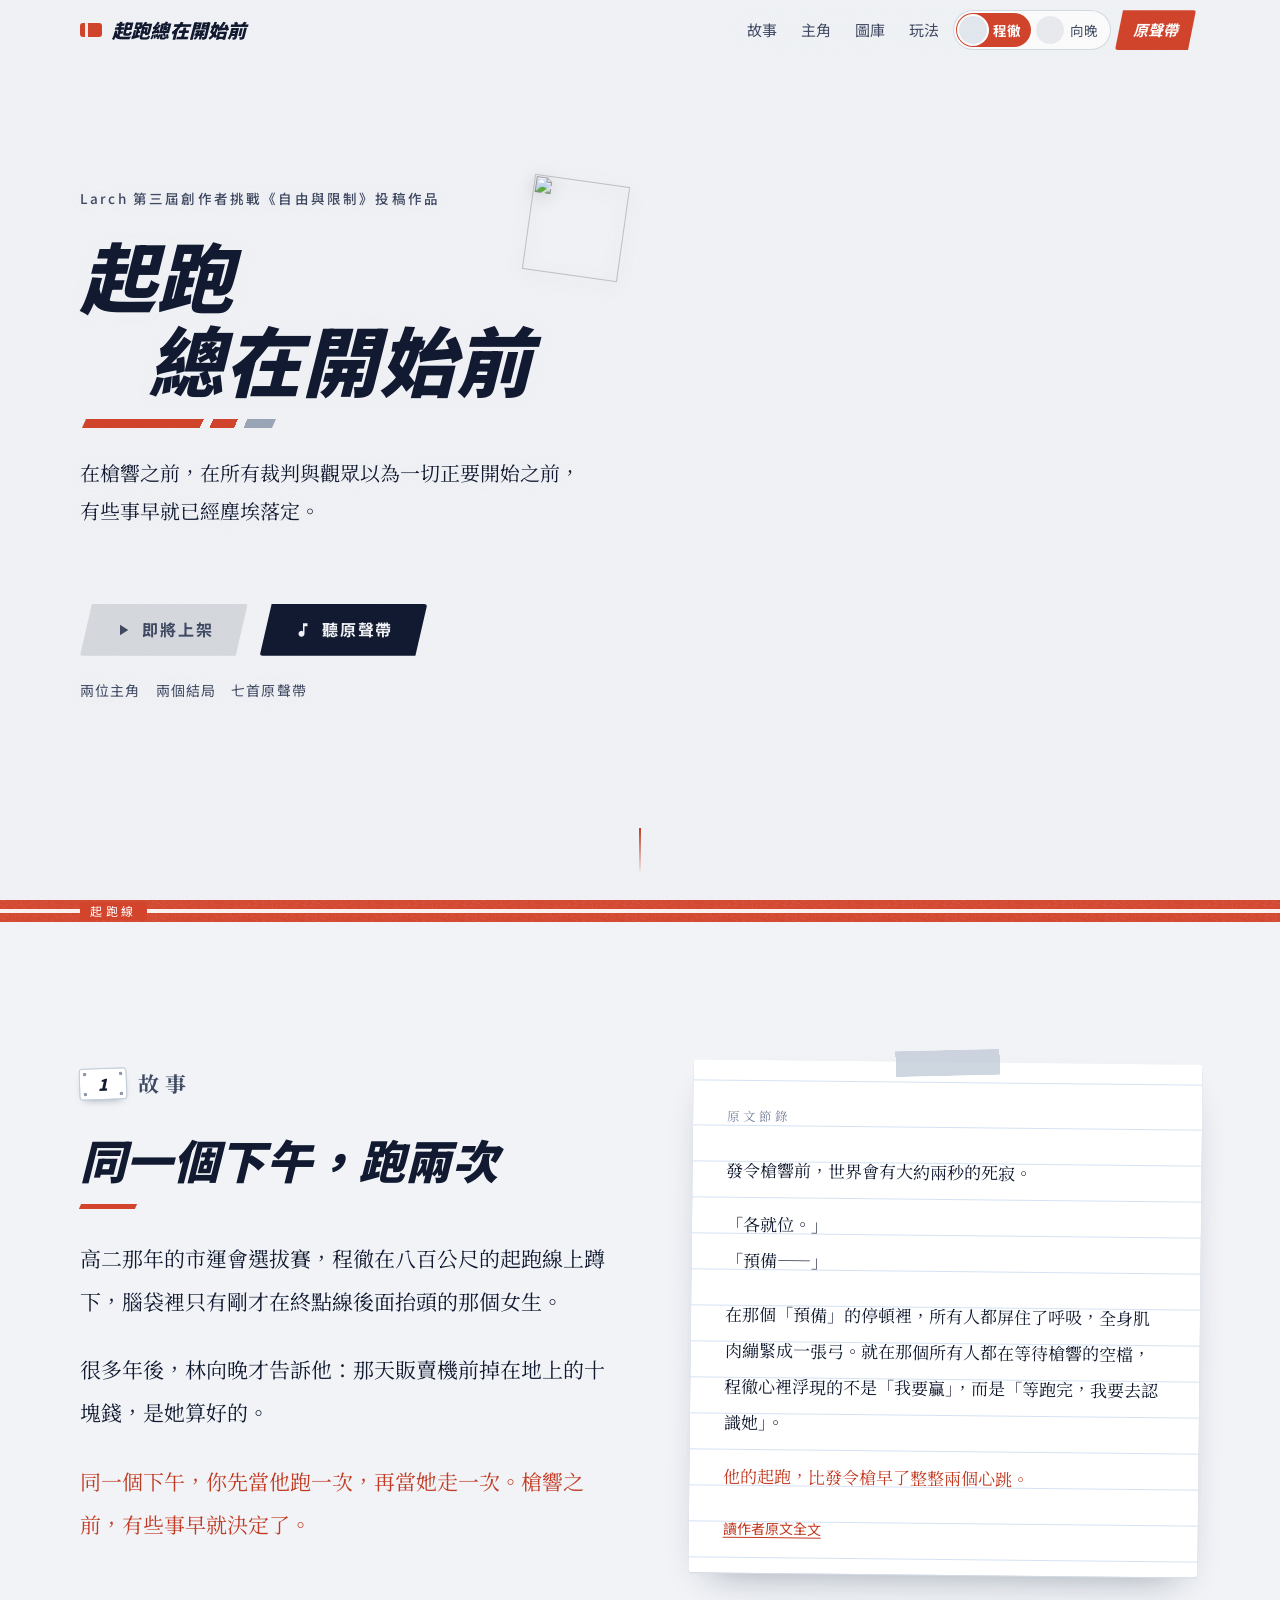
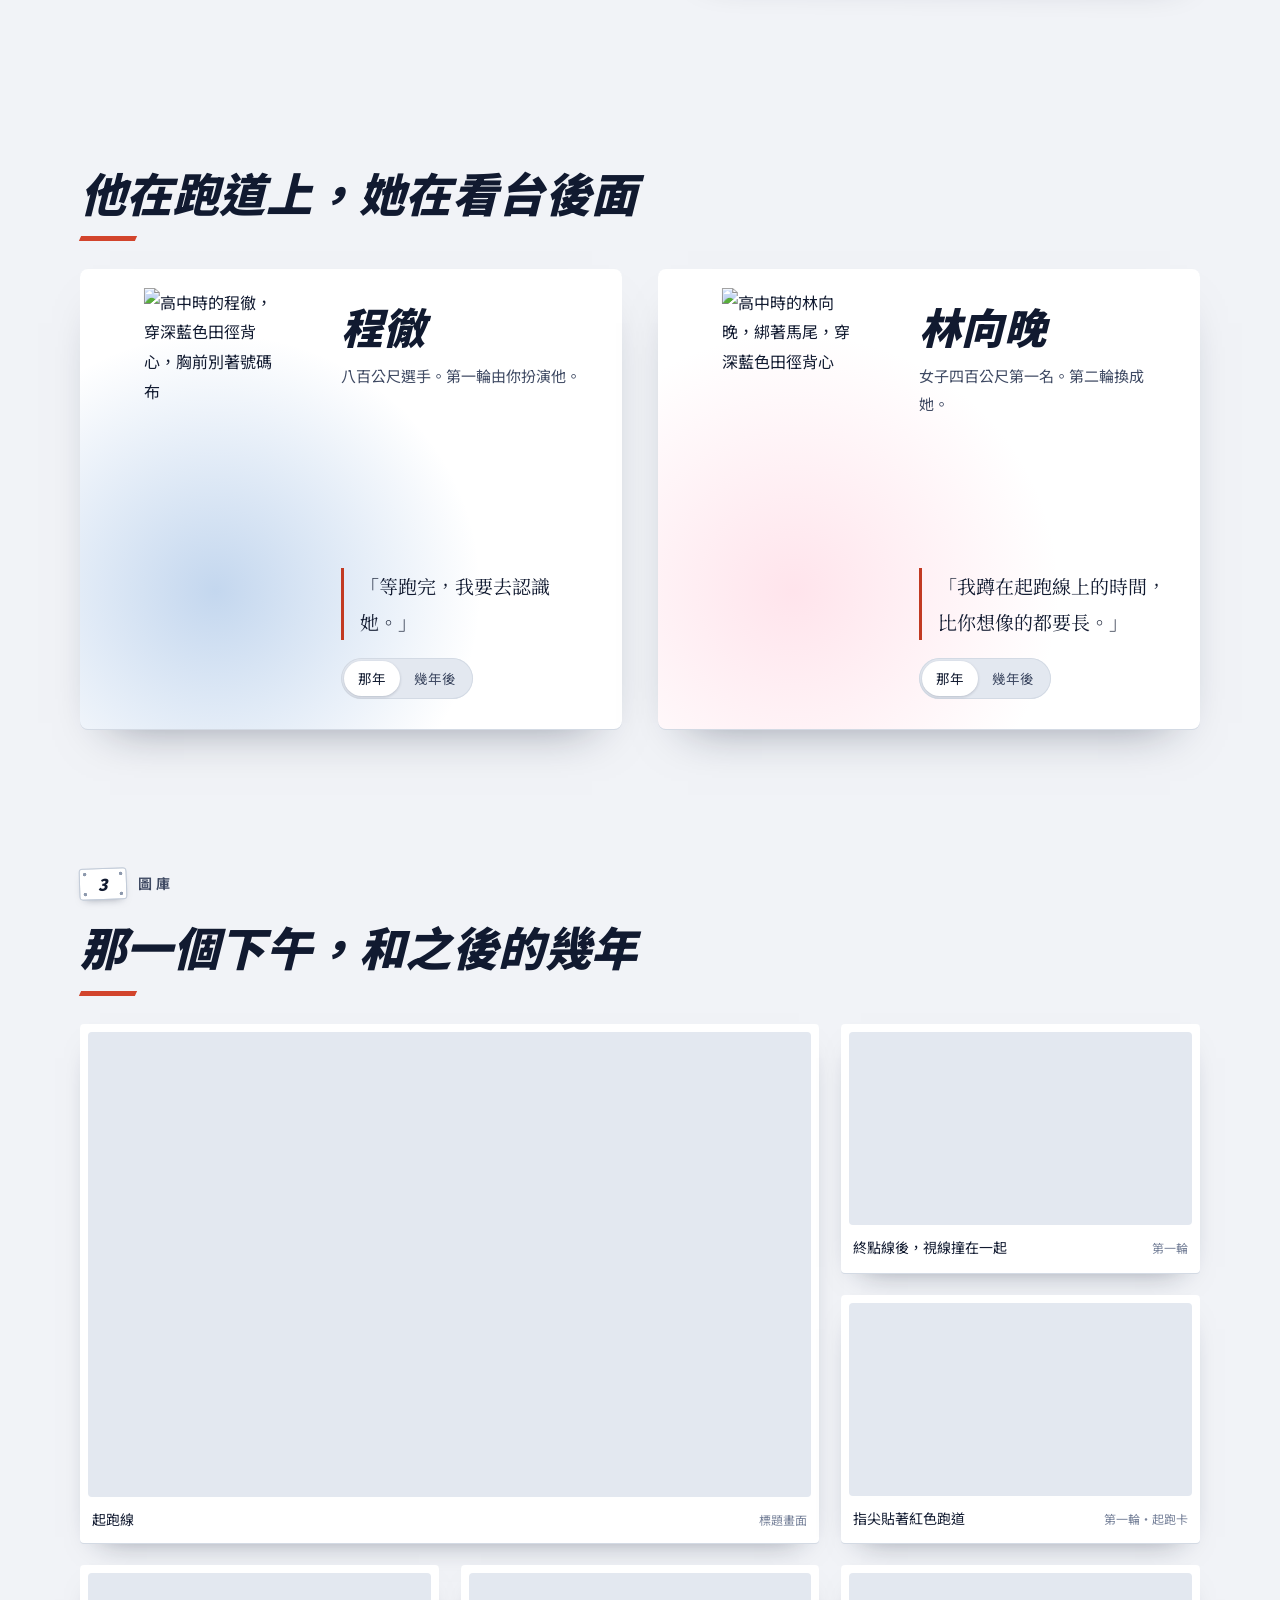
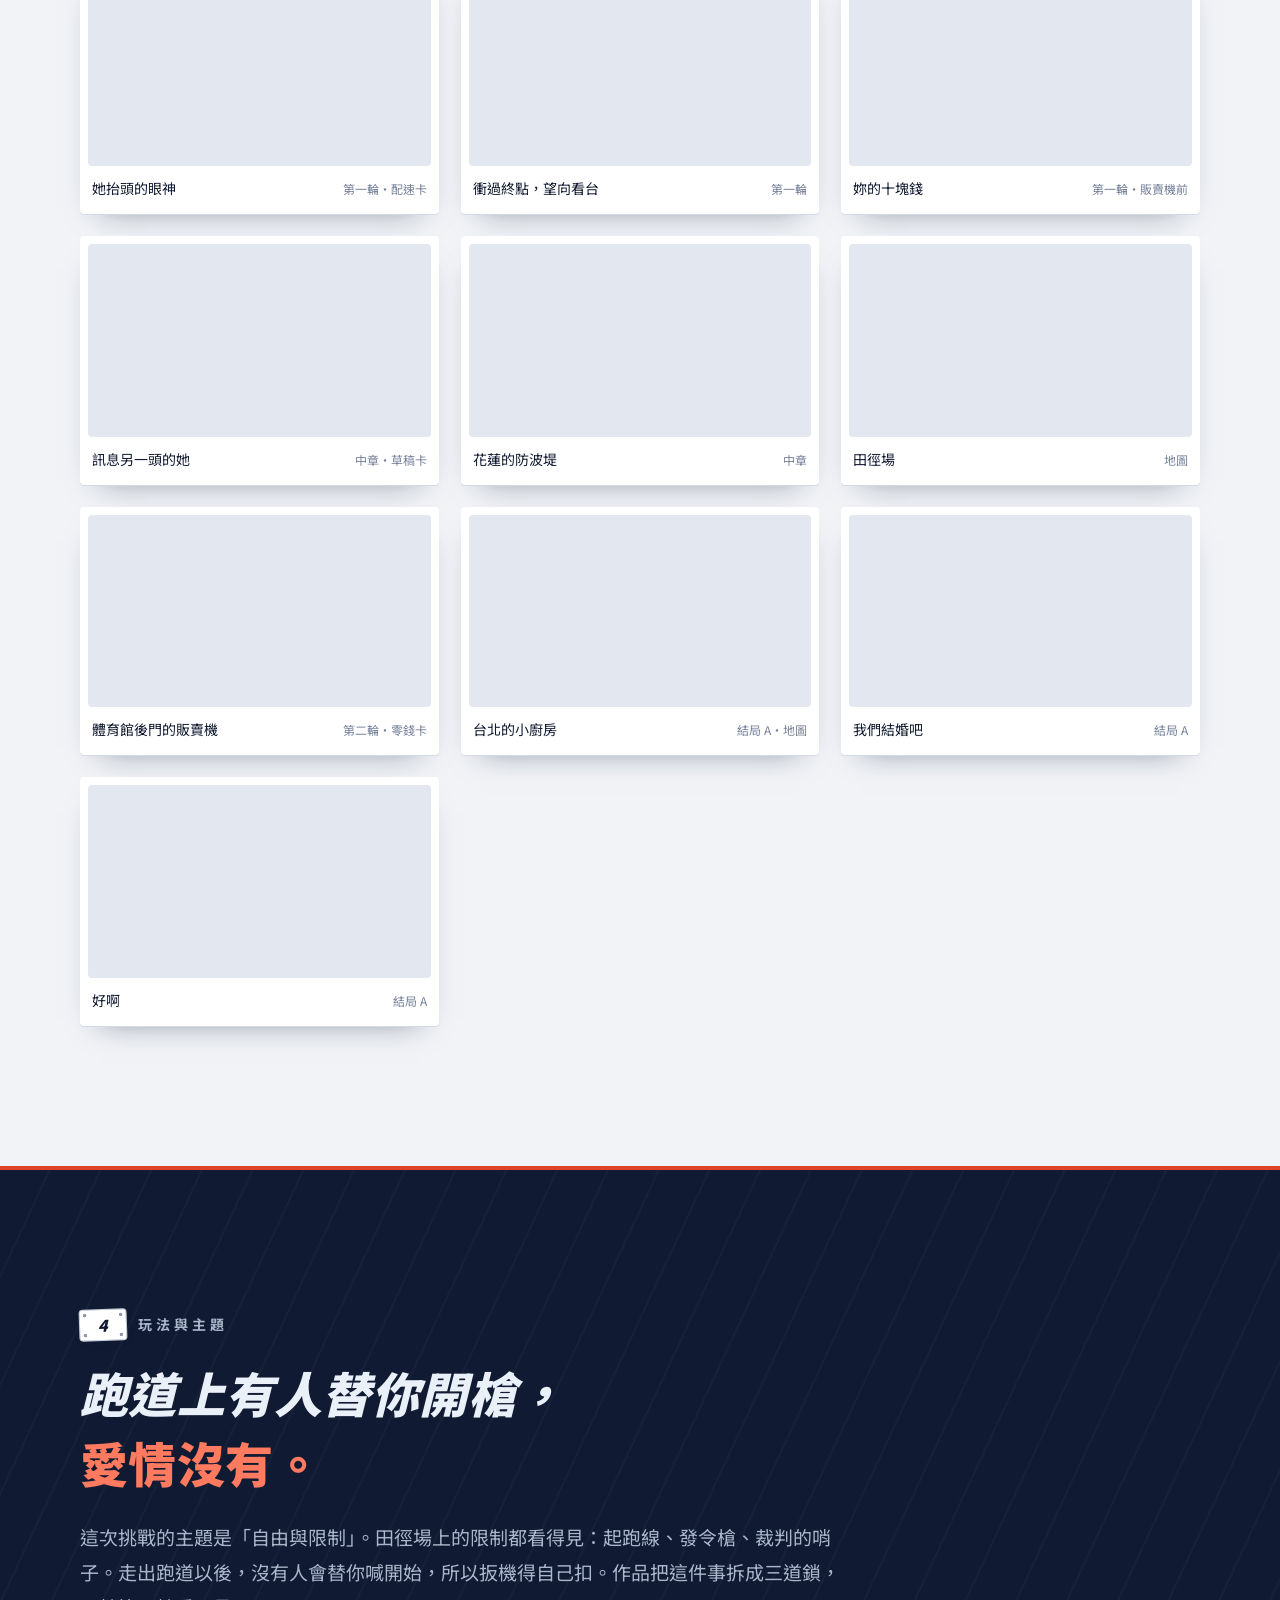
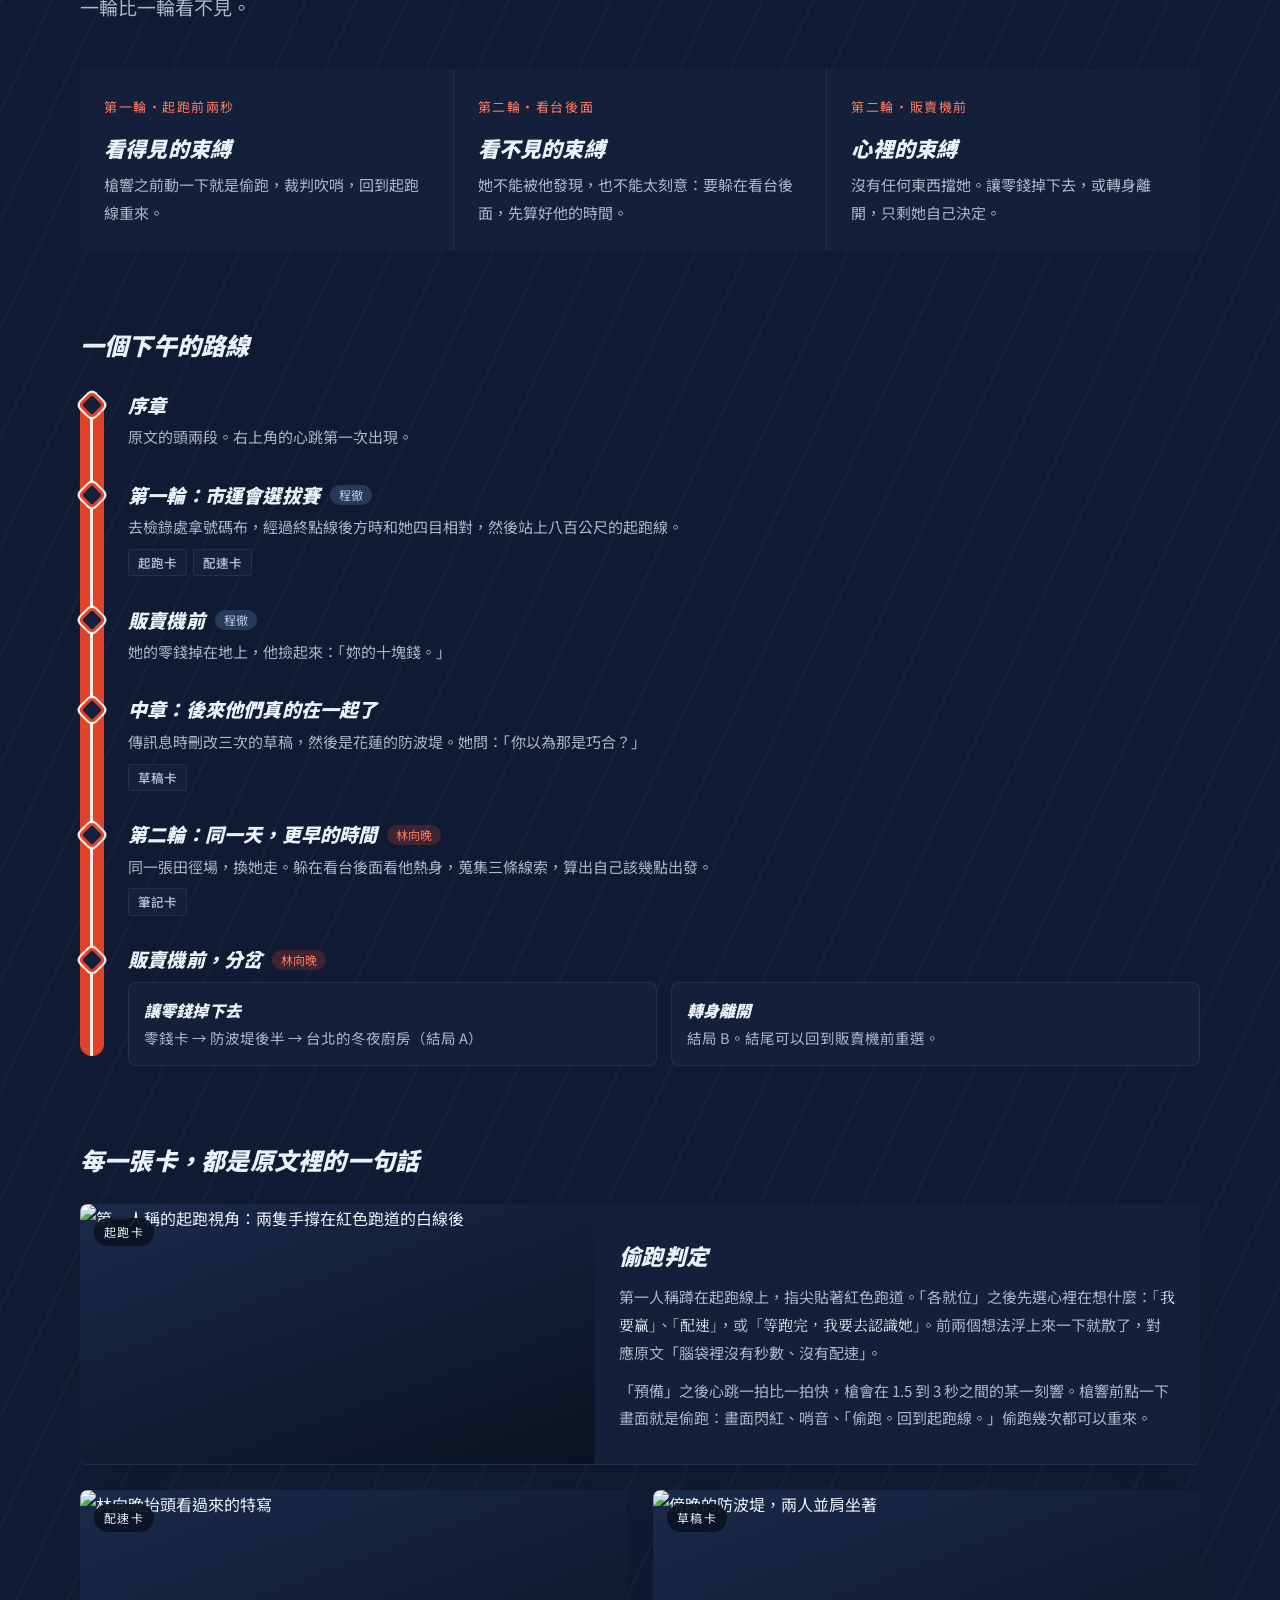
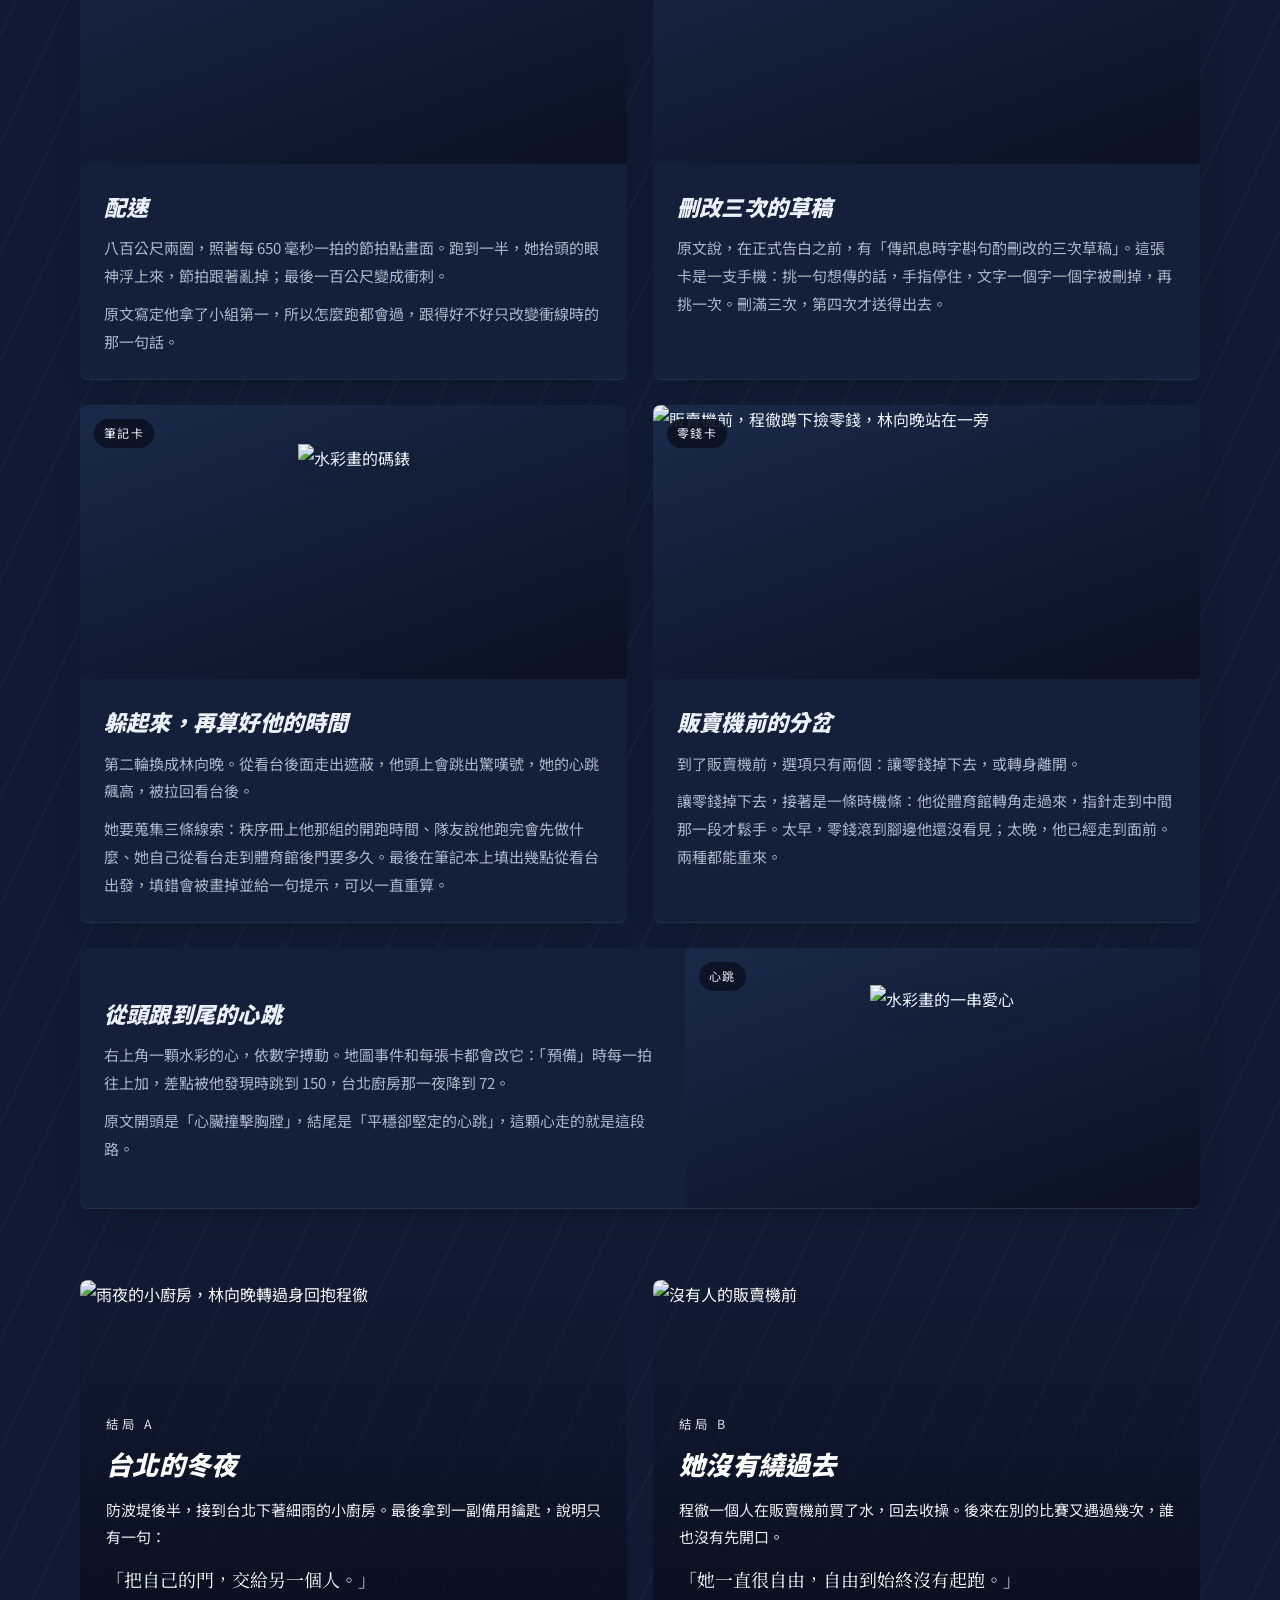
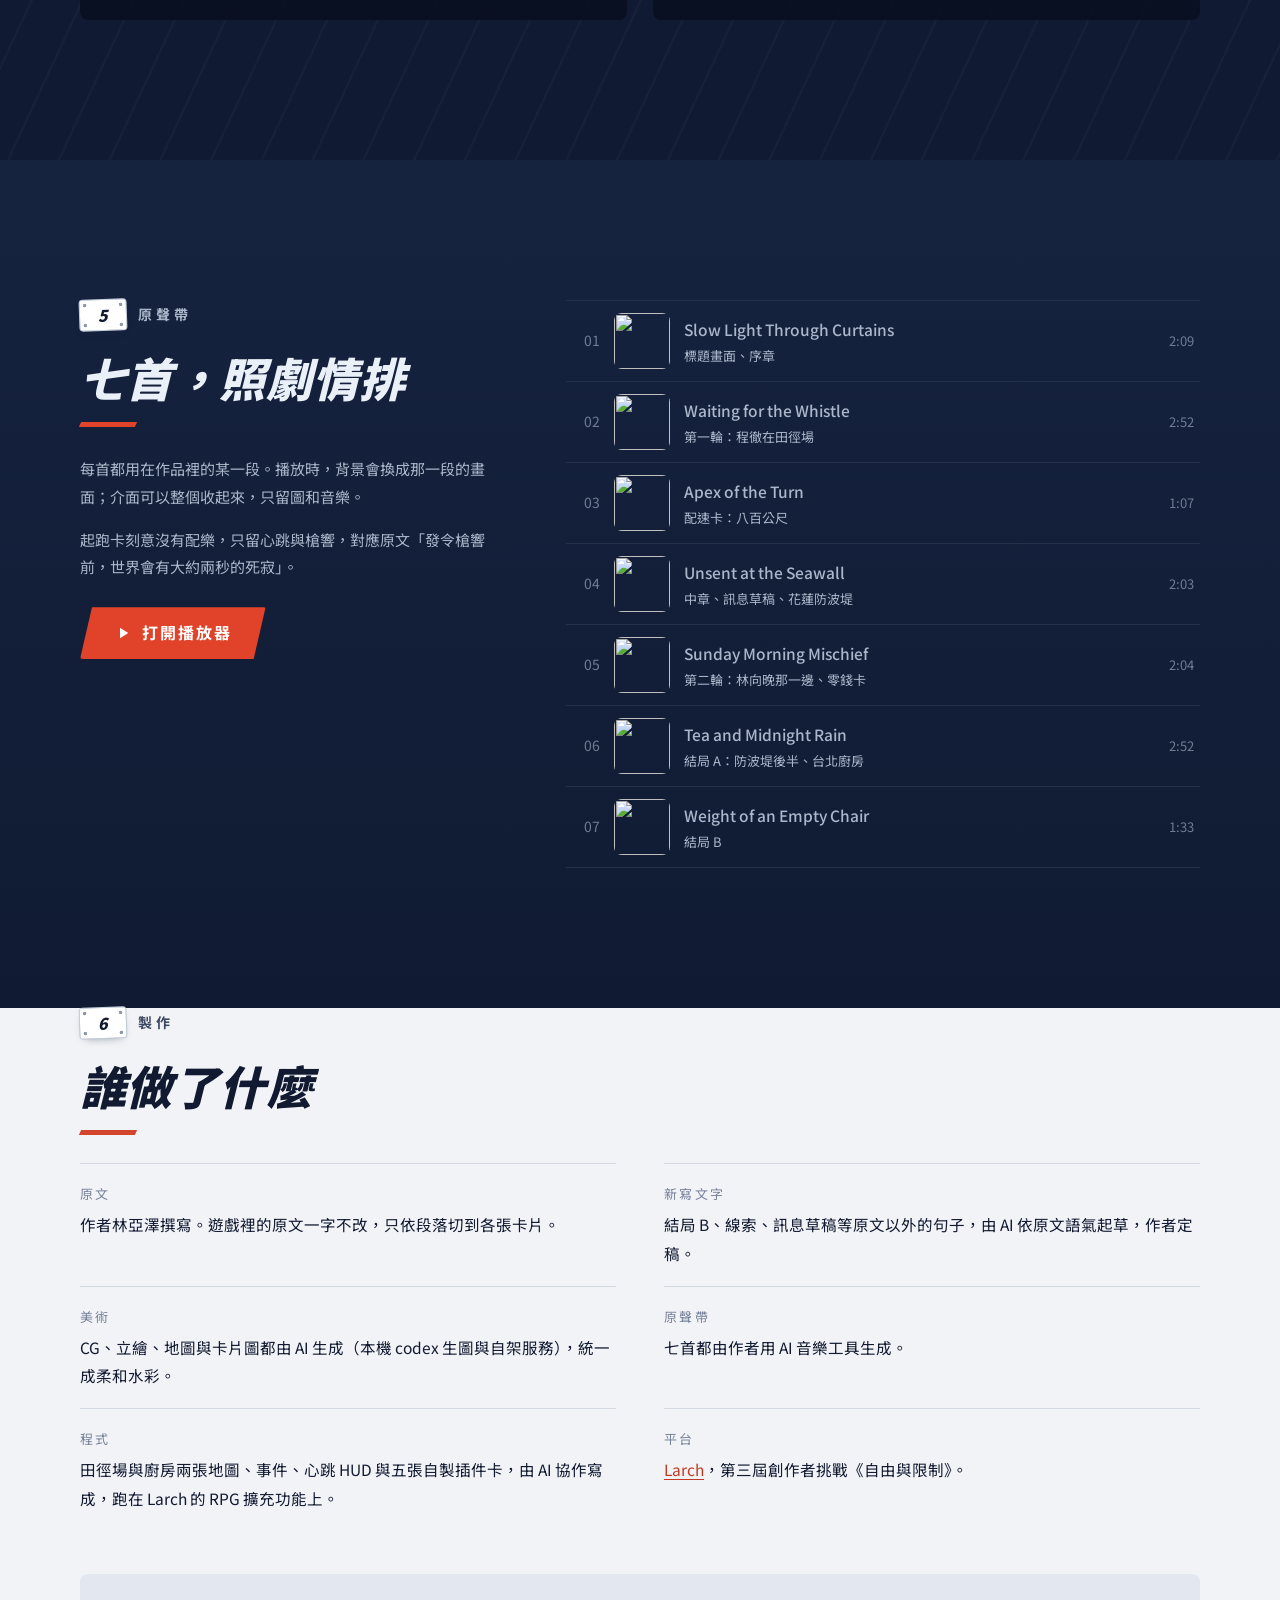
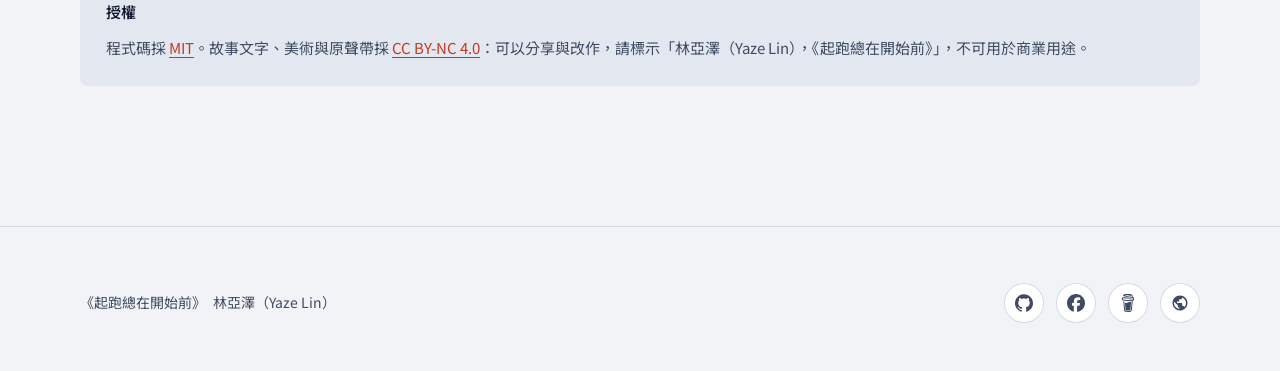
==== commit 6684a27f: "公開站：圖庫與原聲帶輪播加入背後擁抱 CG、修正結局 A 圖說；測試等第二章 iframe 載入 Co-Authored-By: Claude Opus 5.5 <noreply@anthropic." ====
--- a/docs/index.html
+++ b/docs/index.html
@@ -30,7 +30,7 @@
 /* 紙色薄紗：只蓋封面左半（天空與跑道）和最上面一條導覽列，右半的兩人不蓋 */
 .hero-veil{position:absolute;inset:0;pointer-events:none;--L:max(16px,calc(50% - 560px));
   background:linear-gradient(to bottom,rgb(var(--paper-rgb)/.8),rgb(var(--paper-rgb)/0) 110px),
-             linear-gradient(90deg,rgb(var(--paper-rgb)/var(--veil-1,.95)) 0,rgb(var(--paper-rgb)/var(--veil-2,.92)) calc(var(--L) + 480px),rgb(var(--paper-rgb)/var(--veil-3,.55)) calc(var(--L) + 580px),rgb(var(--paper-rgb)/0) calc(var(--L) + 700px))}
+             linear-gradient(90deg,rgb(var(--paper-rgb)/var(--veil-1,.95)) calc(var(--L) + 0px),rgb(var(--paper-rgb)/var(--veil-2,.92)) calc(var(--L) + 380px),rgb(var(--paper-rgb)/calc(var(--veil-2,.92) * 0.86)) calc(var(--L) + 460px),rgb(var(--paper-rgb)/calc(var(--veil-2,.92) * 0.68)) calc(var(--L) + 540px),rgb(var(--paper-rgb)/calc(var(--veil-2,.92) * 0.48)) calc(var(--L) + 620px),rgb(var(--paper-rgb)/calc(var(--veil-2,.92) * 0.3)) calc(var(--L) + 700px),rgb(var(--paper-rgb)/calc(var(--veil-2,.92) * 0.16)) calc(var(--L) + 780px),rgb(var(--paper-rgb)/calc(var(--veil-2,.92) * 0.07)) calc(var(--L) + 860px),rgb(var(--paper-rgb)/calc(var(--veil-2,.92) * 0)) calc(var(--L) + 940px))}
 /* 程徹版左半不要壓太深：讓天空與跑道透出來，字靠光暈撐清楚 */
 :root[data-skin="cheng"] .hero-veil,:root:not([data-skin]) .hero-veil{--veil-1:.72;--veil-2:.6;--veil-3:.3}
 /* 向晚版跟著變淡，比程徹版稍濃一點，保留粉色的柔和 */
@@ -431,7 +431,7 @@
 
     <div class="ends">
       <article class="end rise">
-        <img data-a="art/cg/cg-kitchen.webp" alt="雨夜的小廚房，程徹從身後抱住林向晚" loading="lazy" style="object-position:50% 30%">
+        <img data-a="art/cg/cg-kitchen.webp" alt="雨夜的小廚房，林向晚轉過身回抱程徹" loading="lazy" style="object-position:50% 30%">
         <div class="eb">
           <p class="k">結局 A</p>
           <h4>台北的冬夜</h4>
@@ -539,7 +539,8 @@
     ["art/maps/stadium.webp", "田徑場", "地圖"],
     ["art/cards/coin-bg.webp", "體育館後門的販賣機", "第二輪・零錢卡"],
     ["art/maps/kitchen.webp", "台北的小廚房", "結局 A・地圖"],
-    ["art/cg/cg-kitchen.webp", "台北的冬夜廚房", "結局 A"]
+    ["art/cg/cg-kitchen-backhug.webp", "我們結婚吧", "結局 A"],
+    ["art/cg/cg-kitchen.webp", "好啊", "結局 A"]
   ];
   var grid = $("grid");
   grid.innerHTML = G.map(function (g, i) {
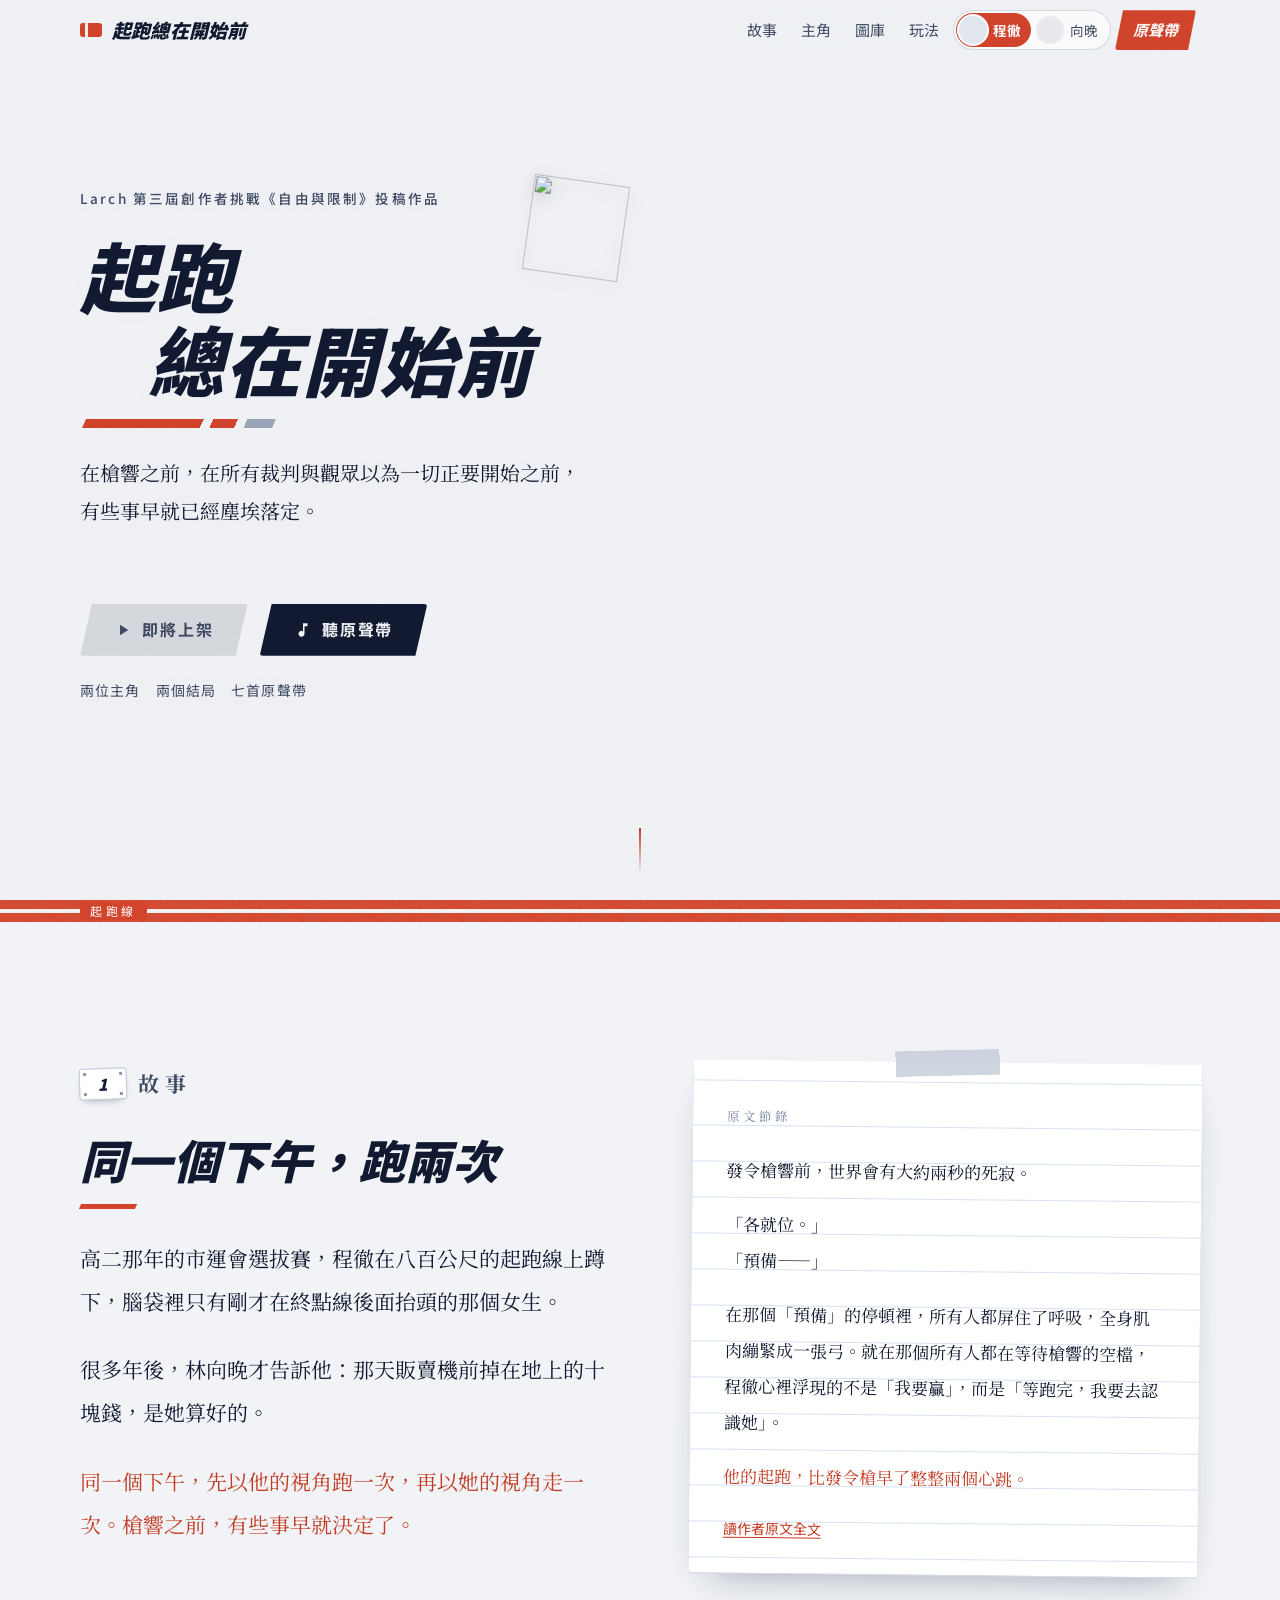
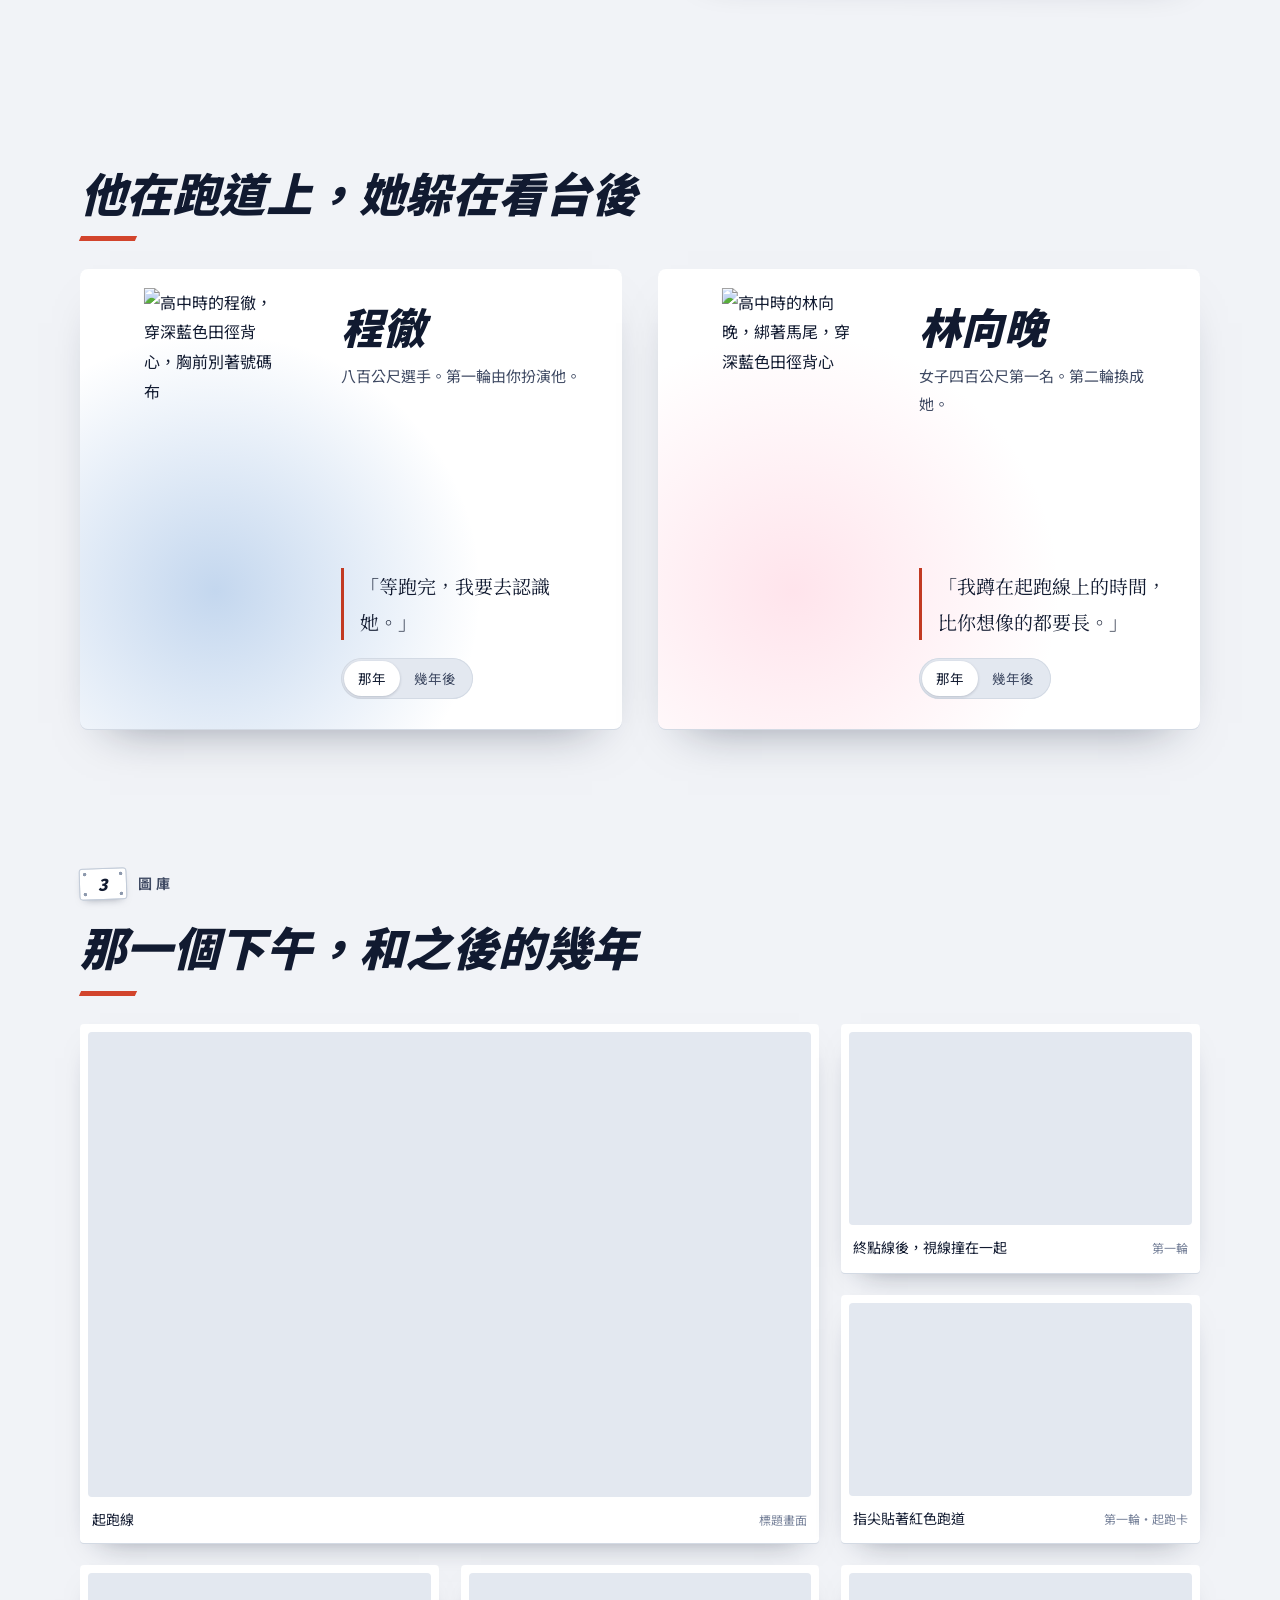
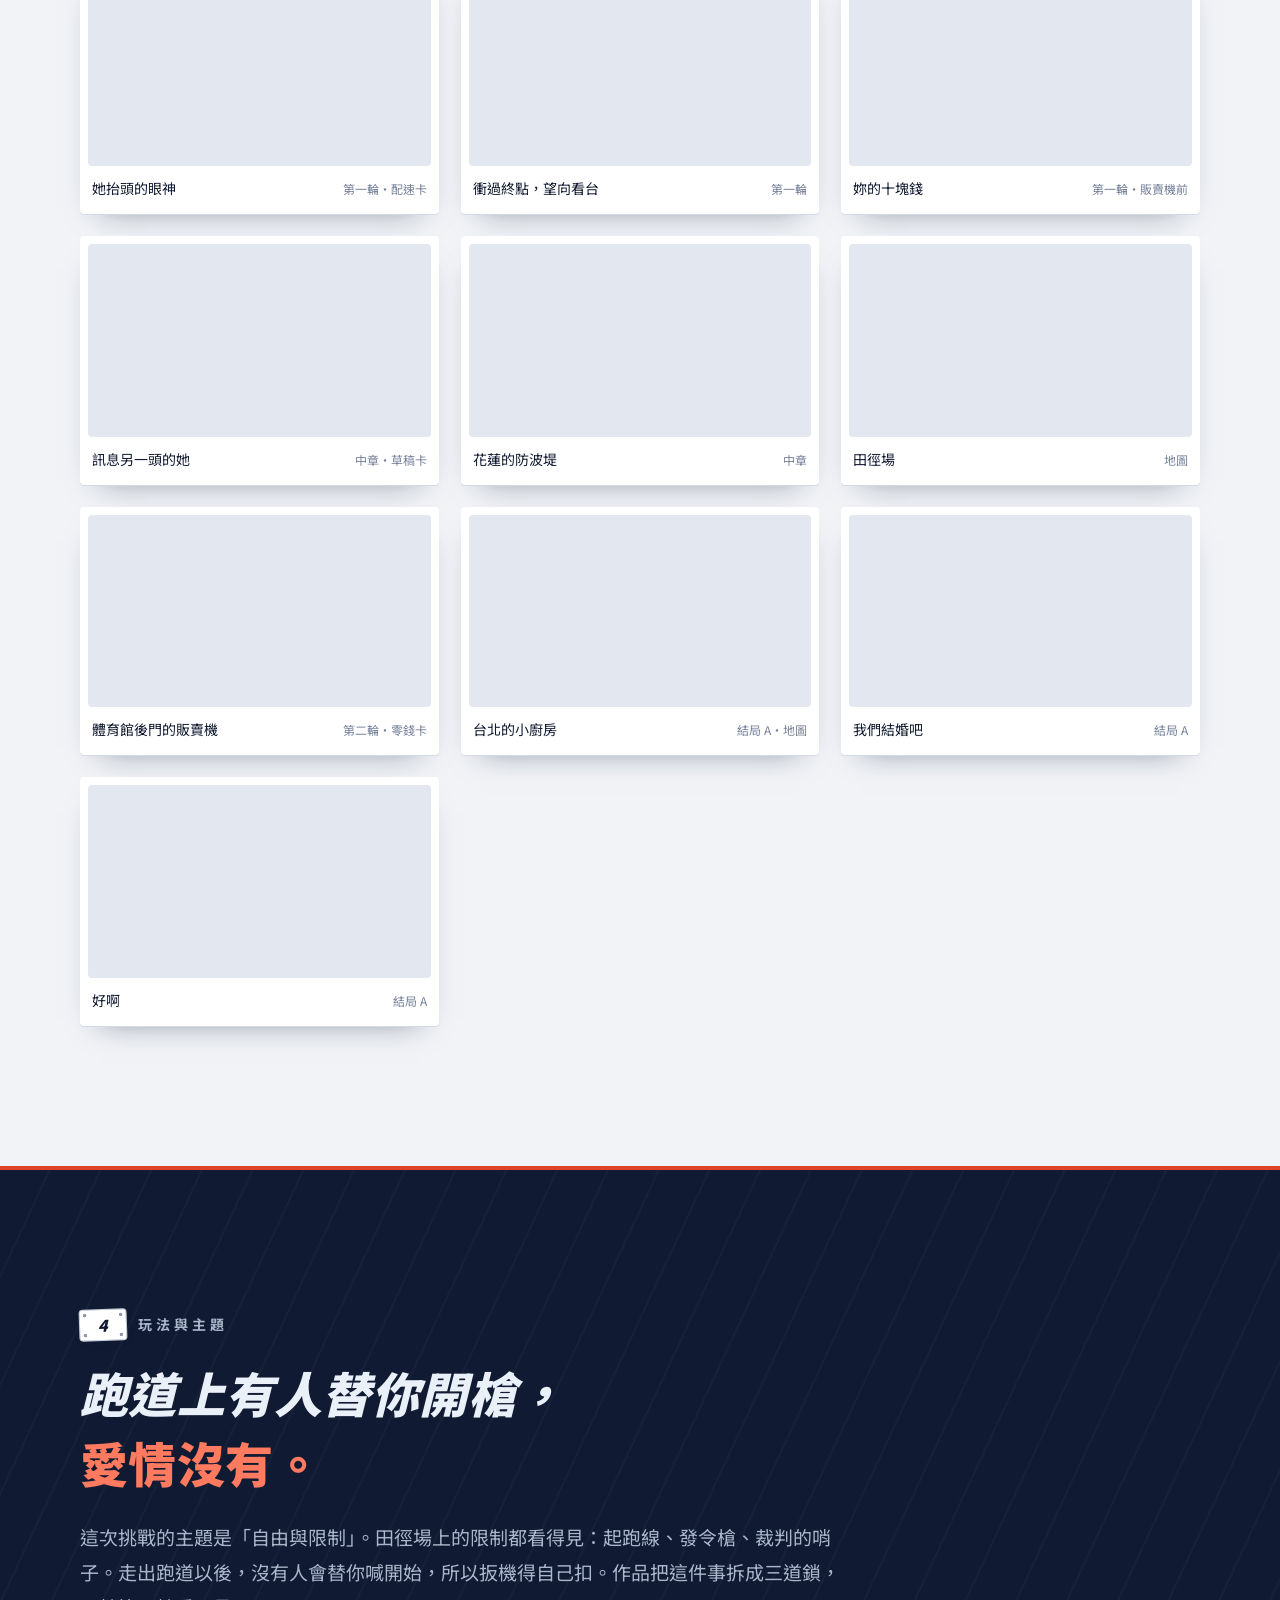
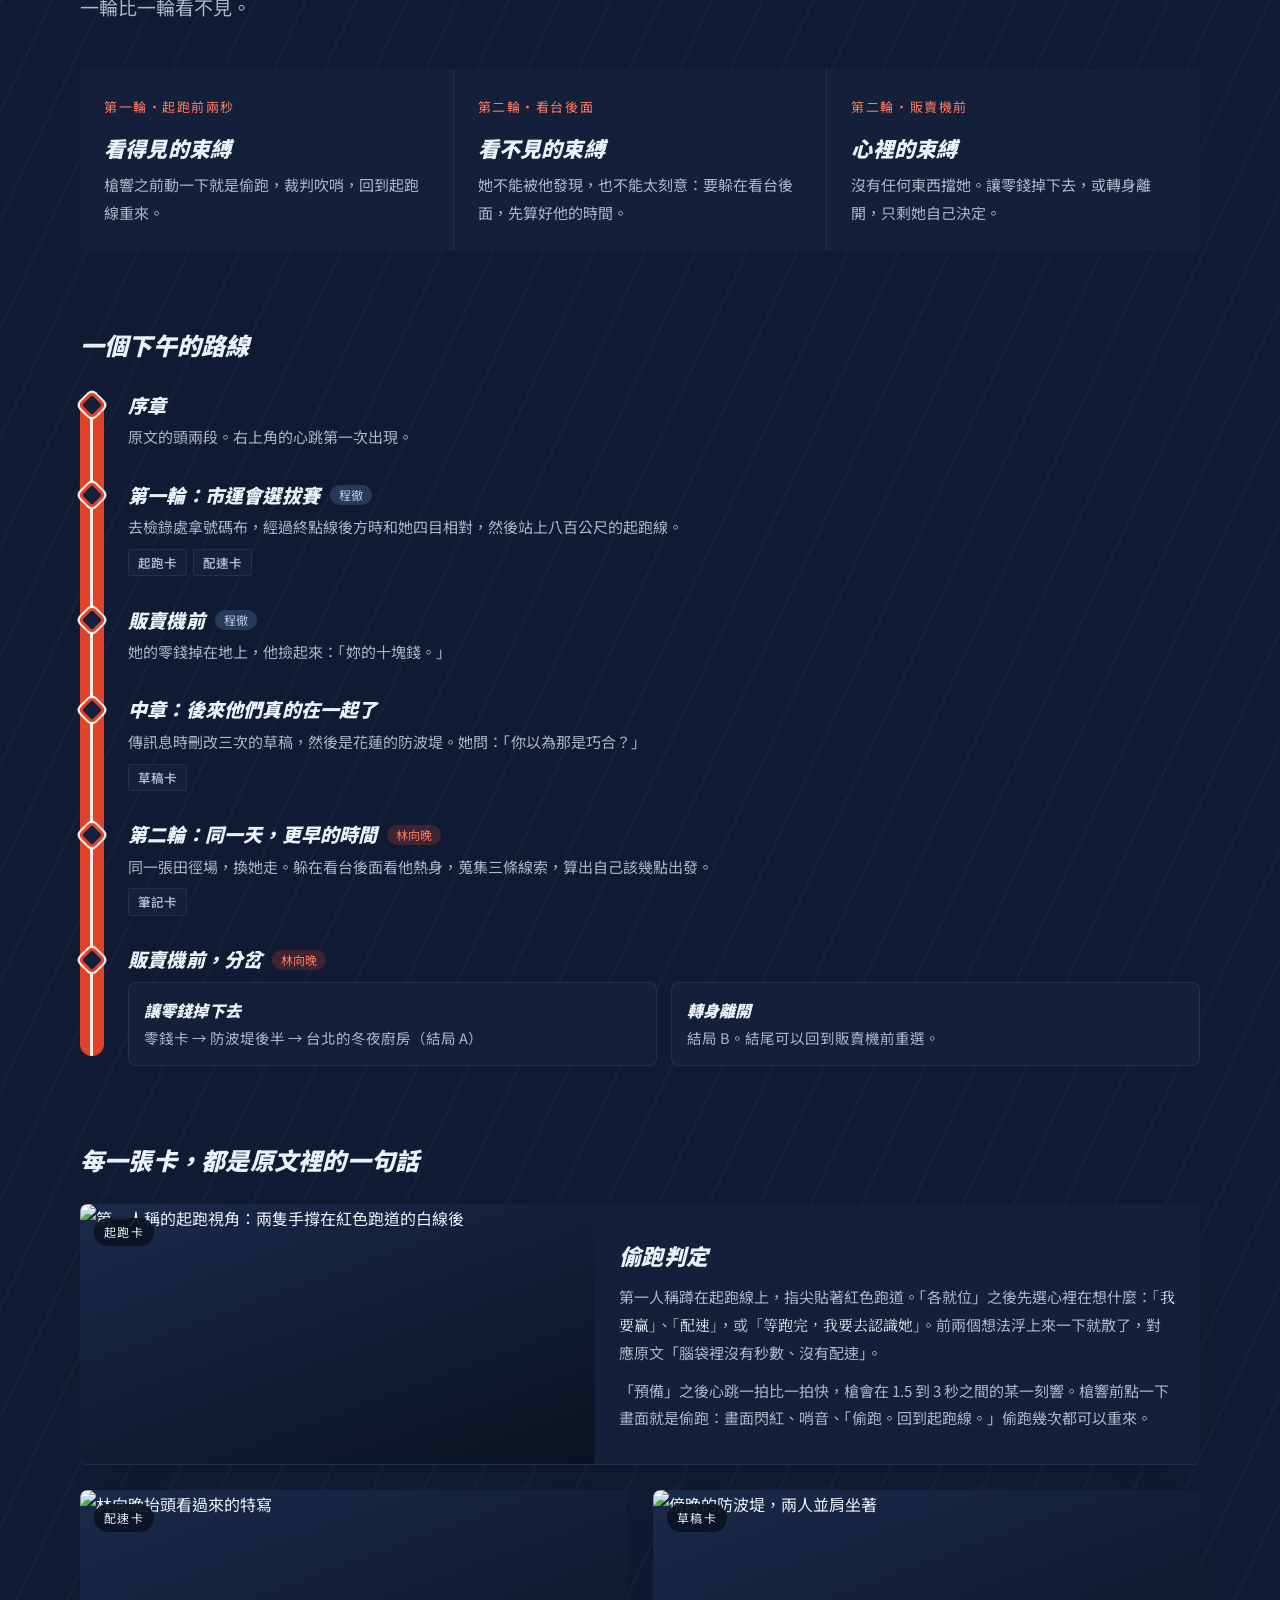
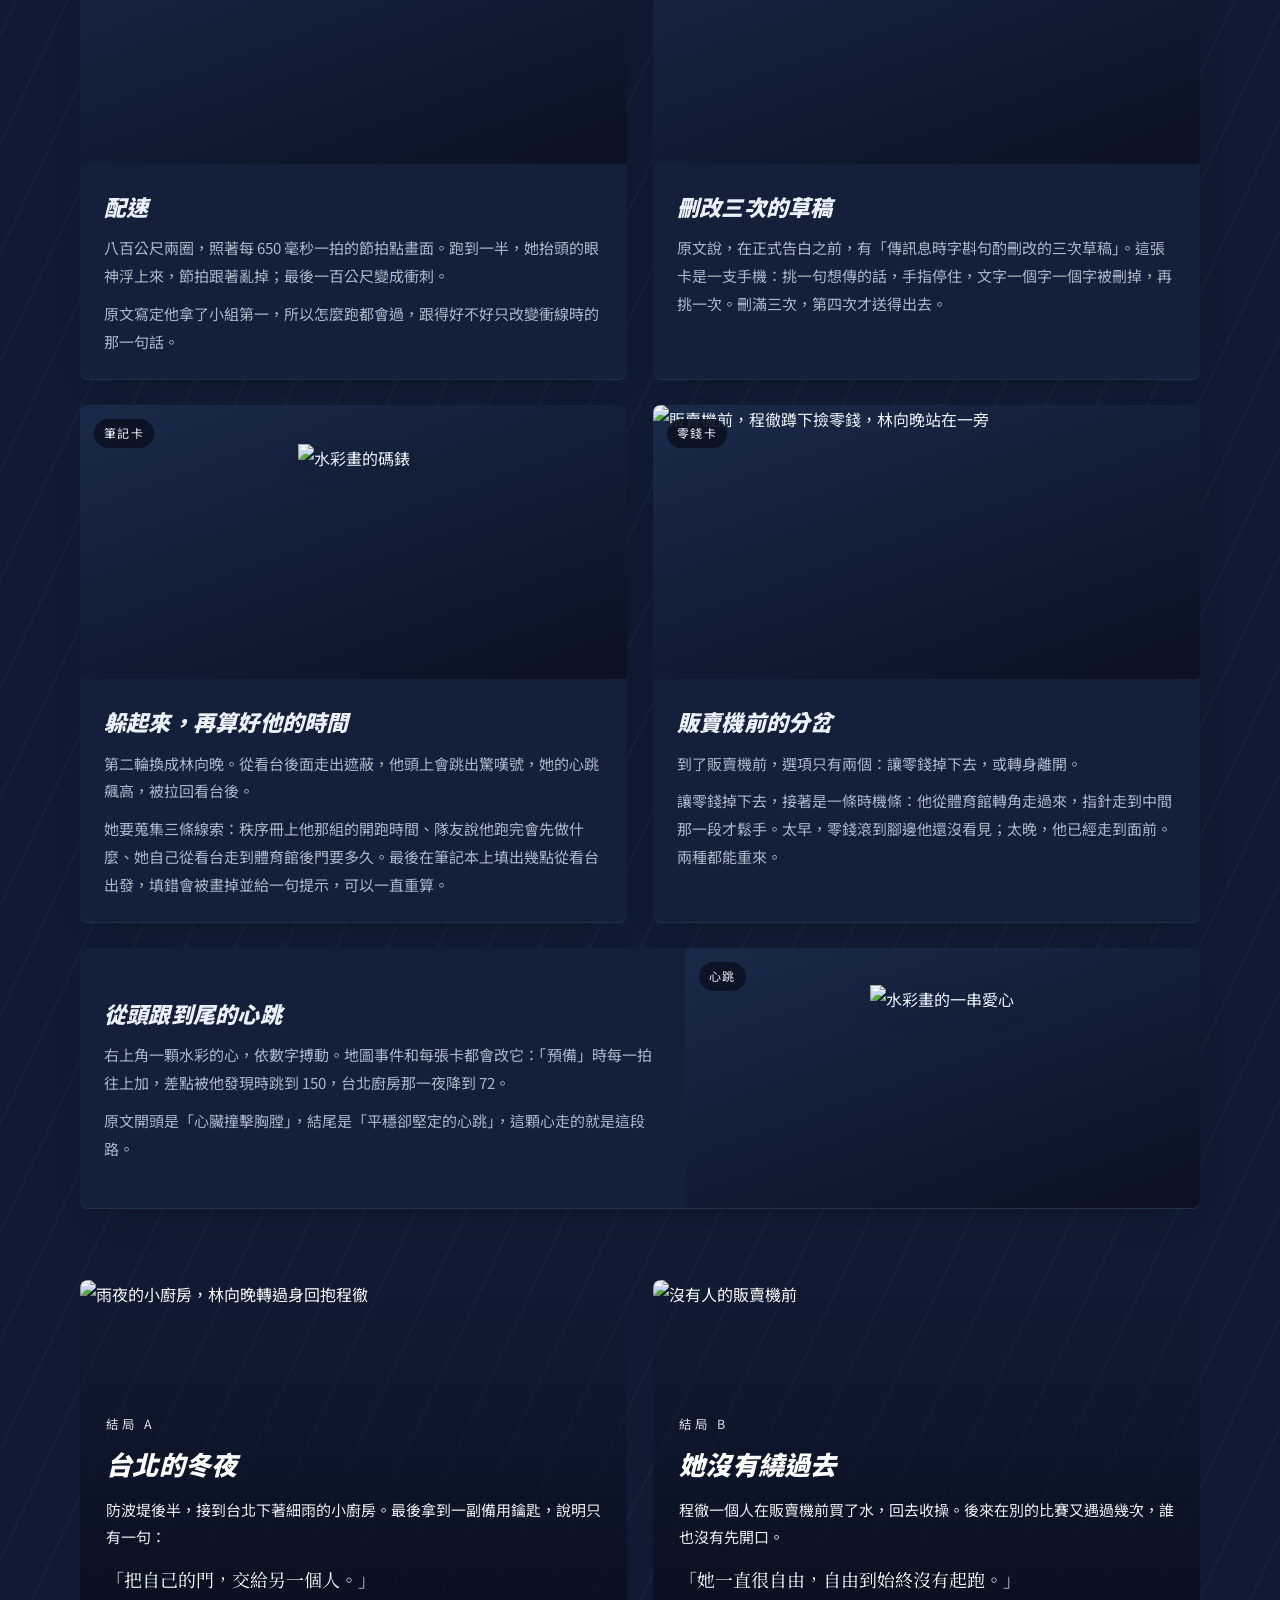
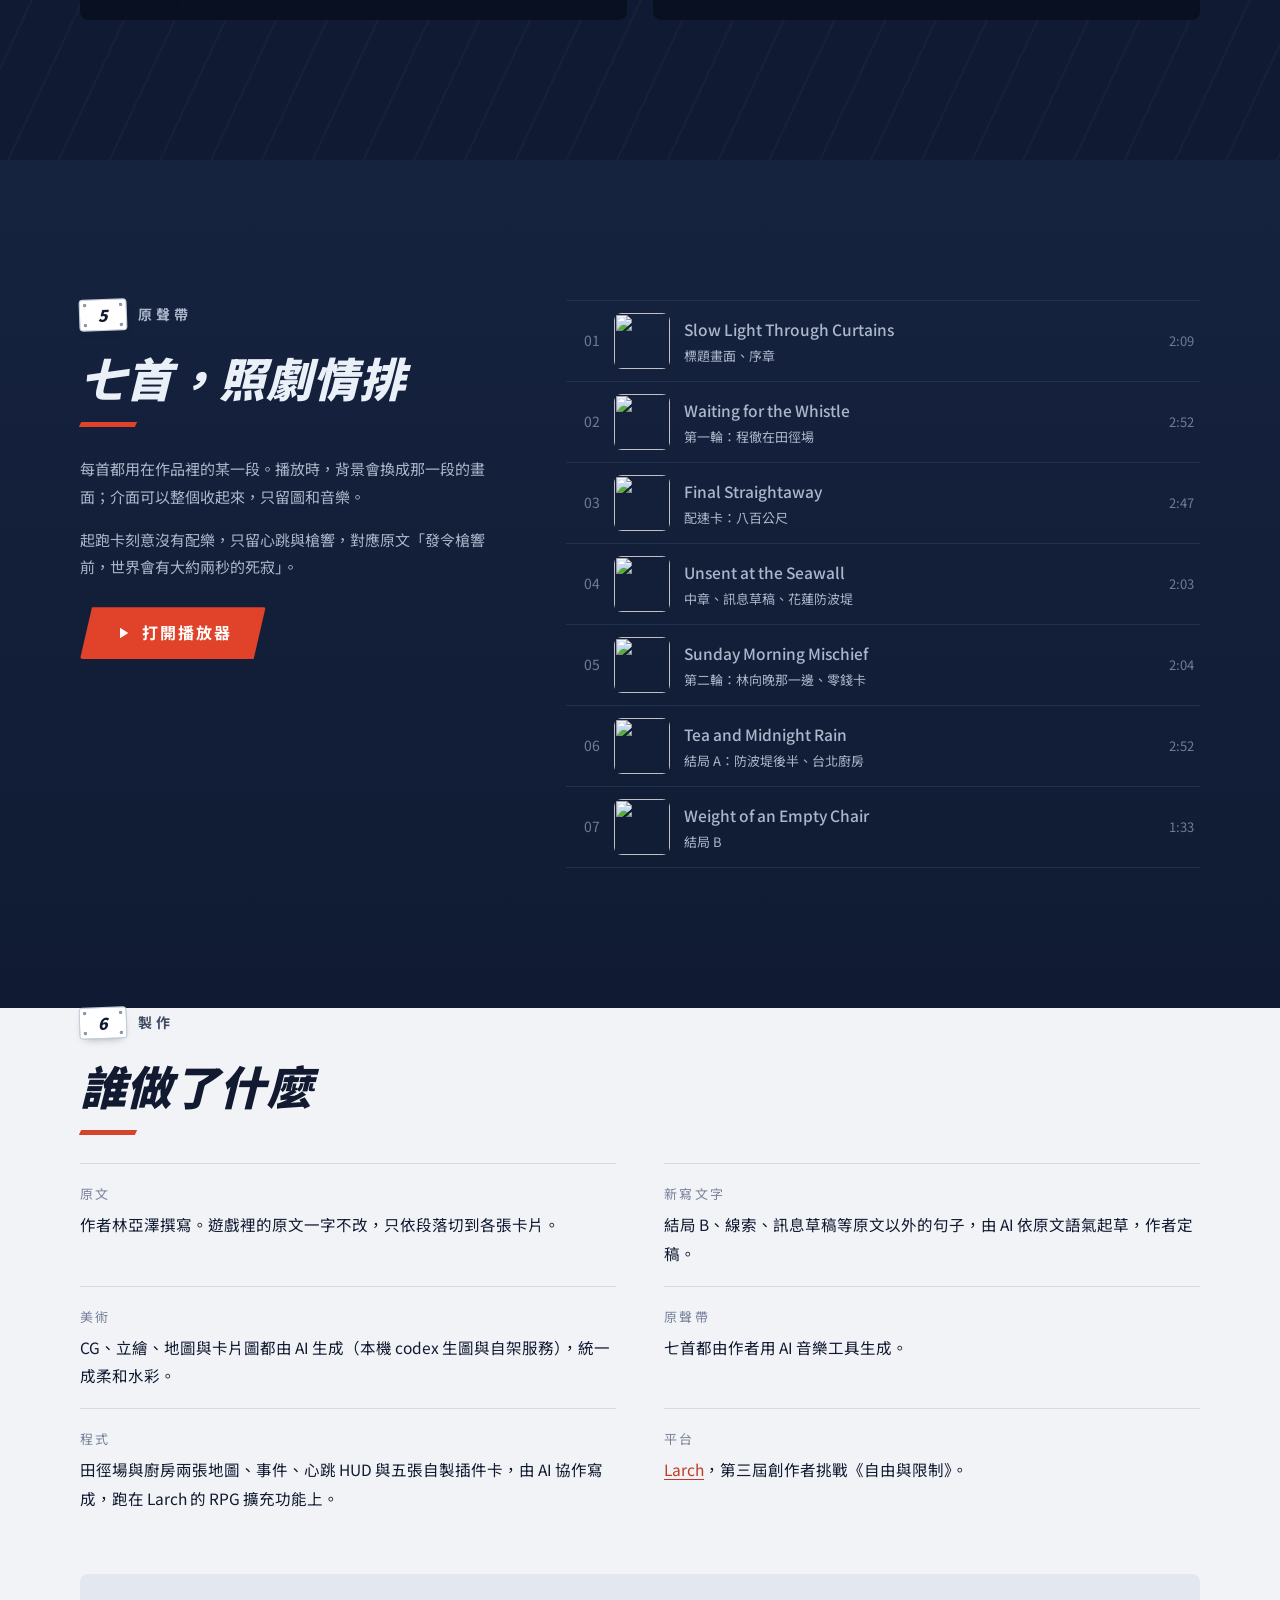
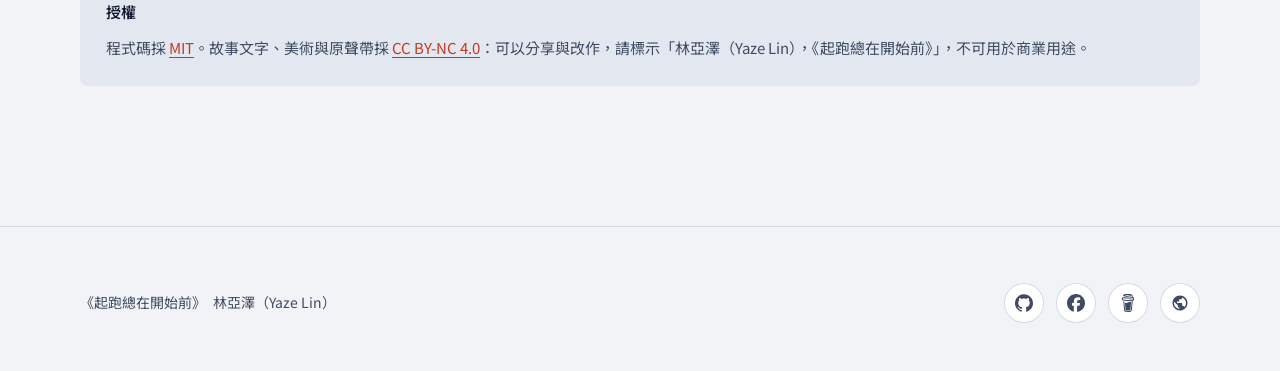
==== commit 7afd9b36: "配速卡：她的拍點上下跳動、衝刺整排、中央分數；換 BGM Final Straightaway；鑰匙由來；介紹文草稿；公開站標題 Co-Authored-By: Claude Opus 5.5 <no" ====
--- a/docs/index.html
+++ b/docs/index.html
@@ -292,7 +292,7 @@
       <h2 class="ttl">同一個下午，跑兩次</h2>
       <p>高二那年的市運會選拔賽，程徹在八百公尺的起跑線上蹲下，腦袋裡只有剛才在終點線後面抬頭的那個女生。</p>
       <p>很多年後，林向晚才告訴他：那天販賣機前掉在地上的十塊錢，是她算好的。</p>
-      <p>同一個下午，你先當他跑一次，再當她走一次。槍響之前，有些事早就決定了。</p>
+      <p>同一個下午，先以他的視角跑一次，再以她的視角走一次。槍響之前，有些事早就決定了。</p>
     </div>
     <figure class="excerpt rise">
       <p class="label">原文節錄</p>
@@ -308,7 +308,7 @@
 <section class="blk" id="people" style="padding-top:0">
   <div class="wrap">
     <p class="eyebrow rise"><span class="lane">2</span>兩位主角</p>
-    <h2 class="ttl rise">他在跑道上，她在看台後面</h2>
+    <h2 class="ttl rise">他在跑道上，她躲在看台後</h2>
     <div class="people">
       <article class="who cheng rise">
         <div class="fig">
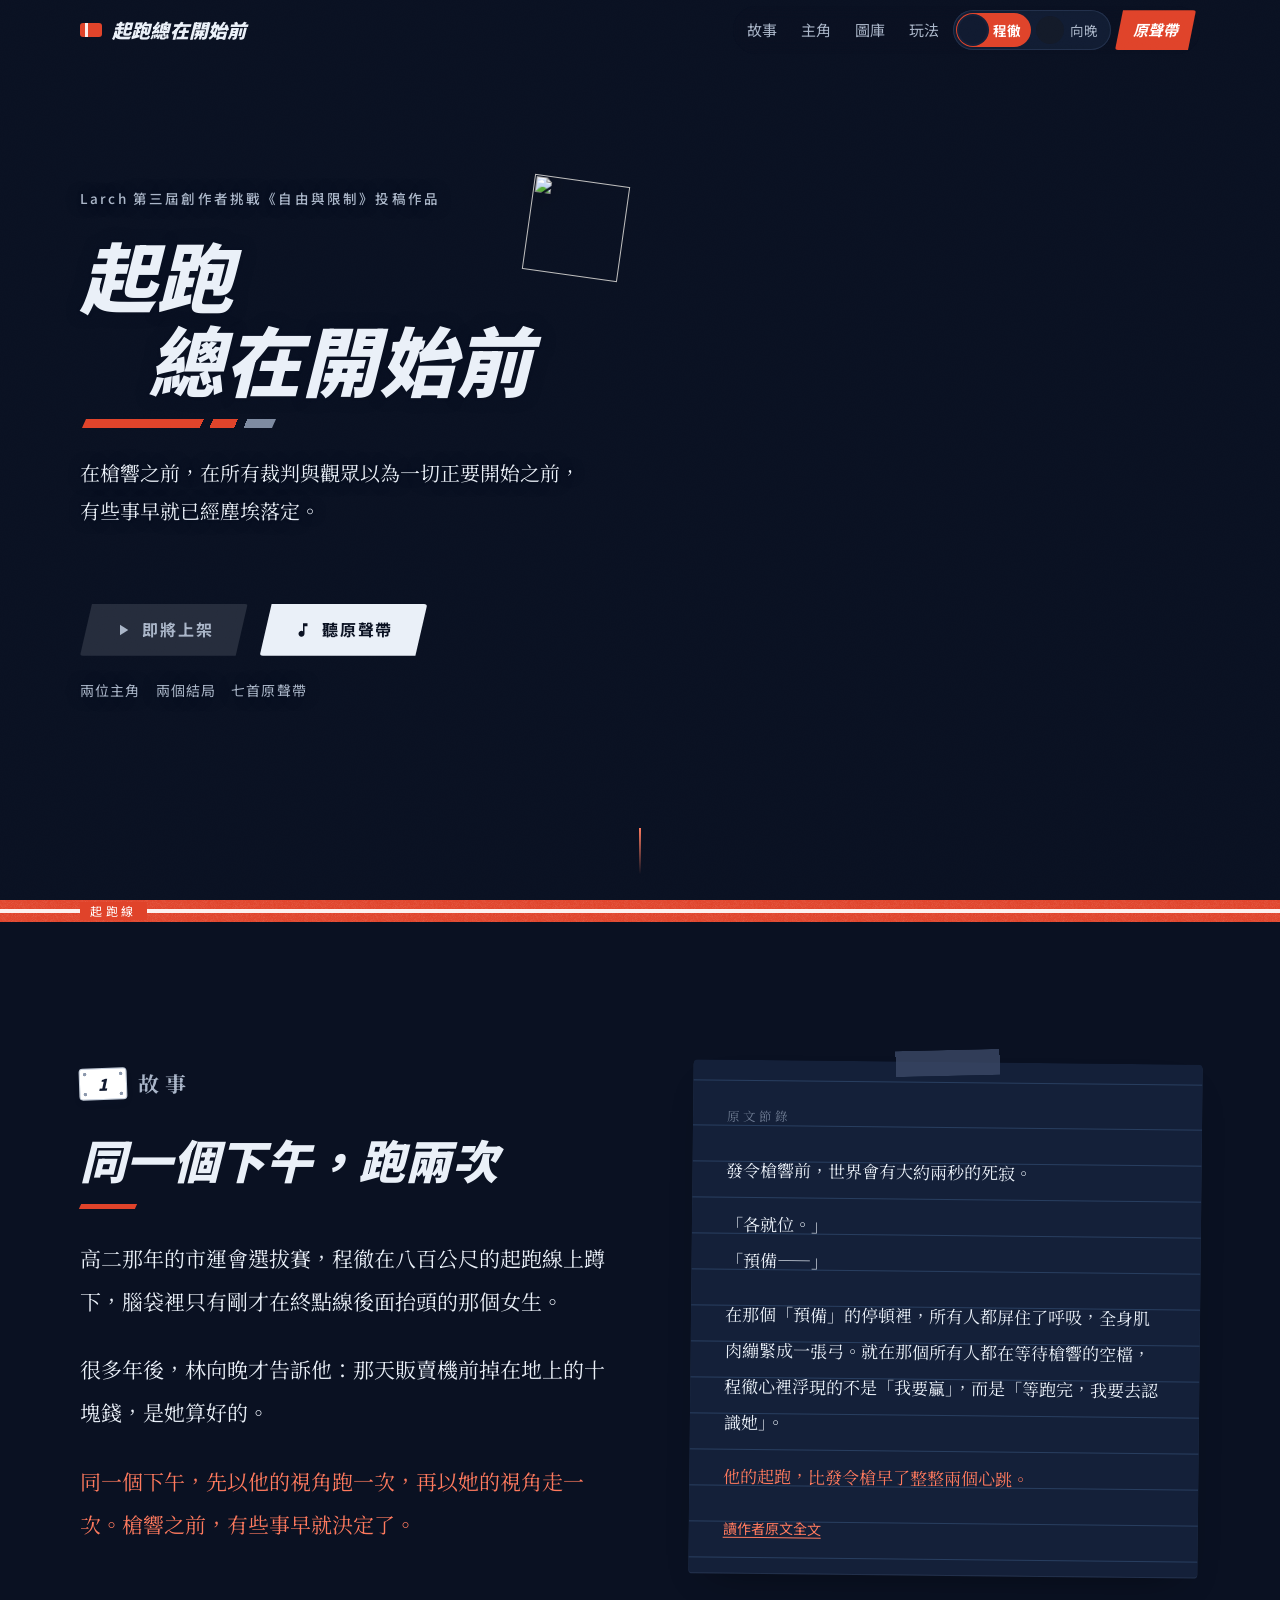
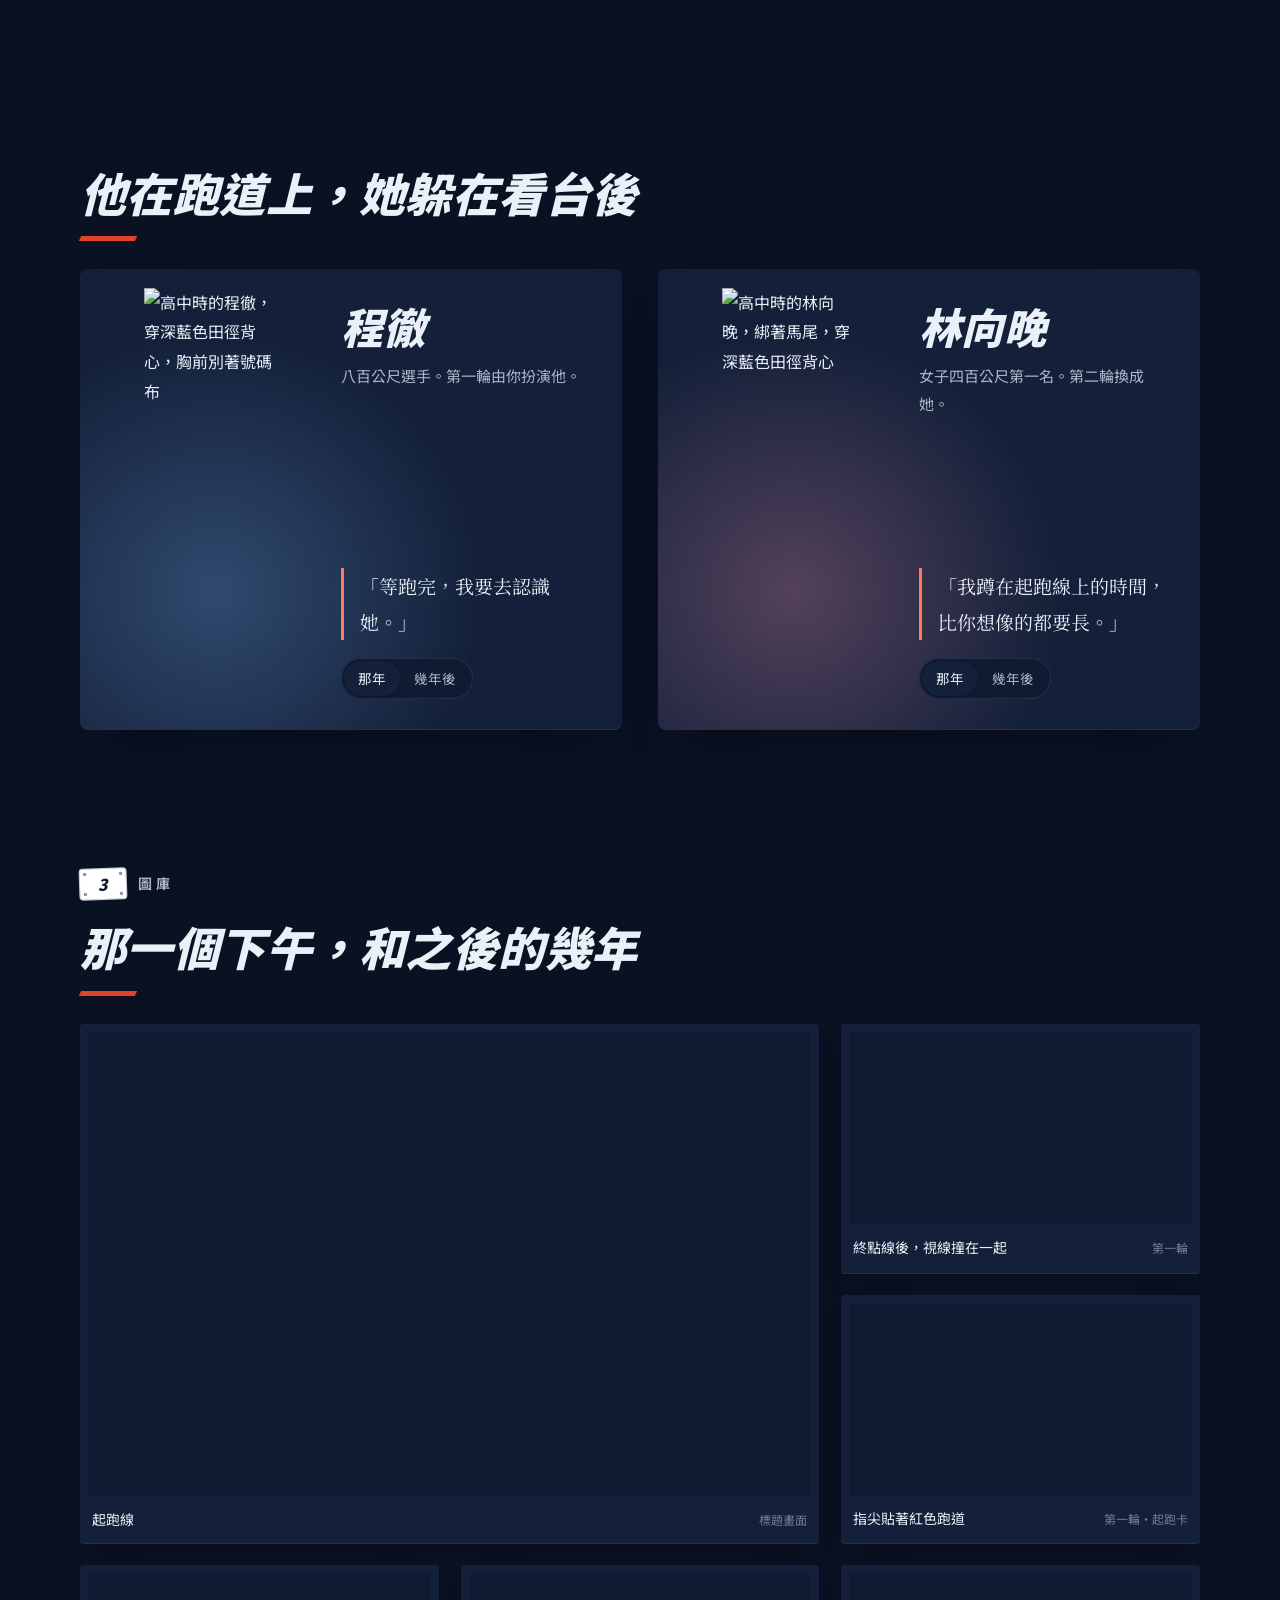
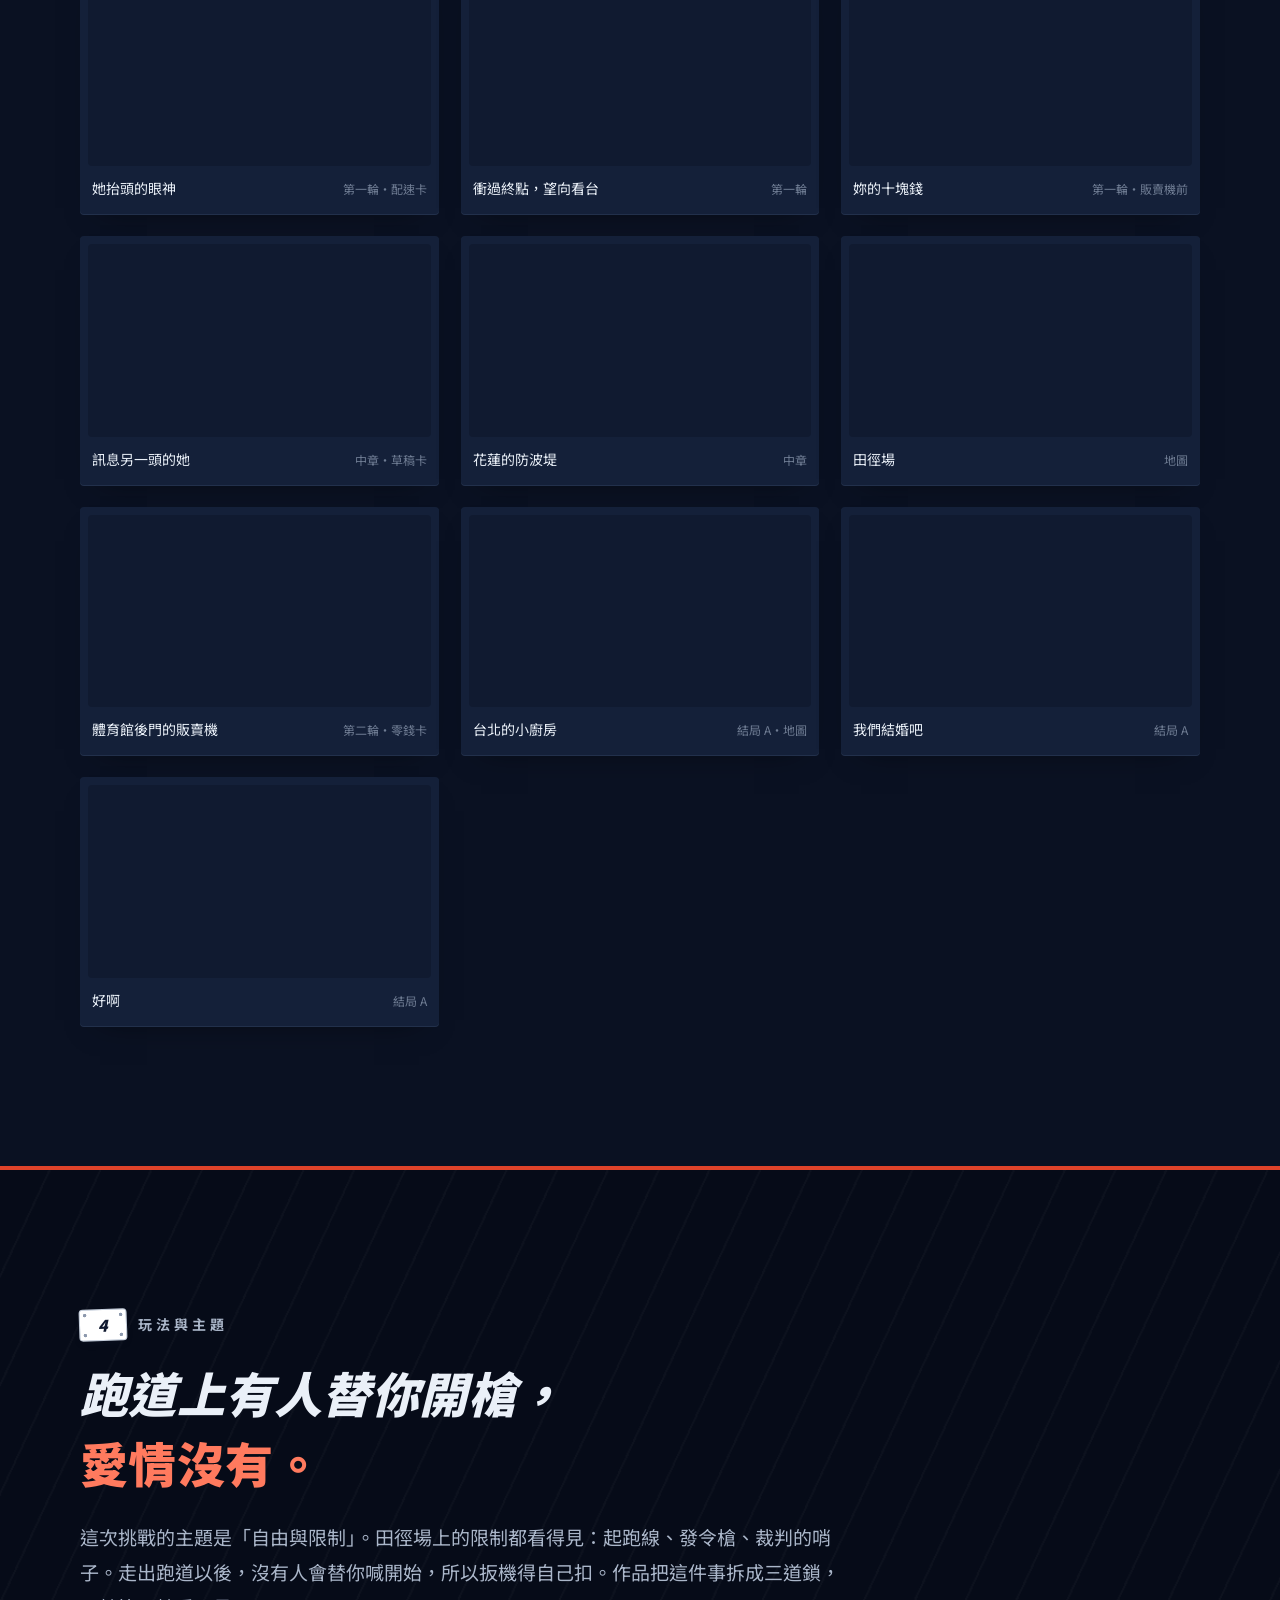
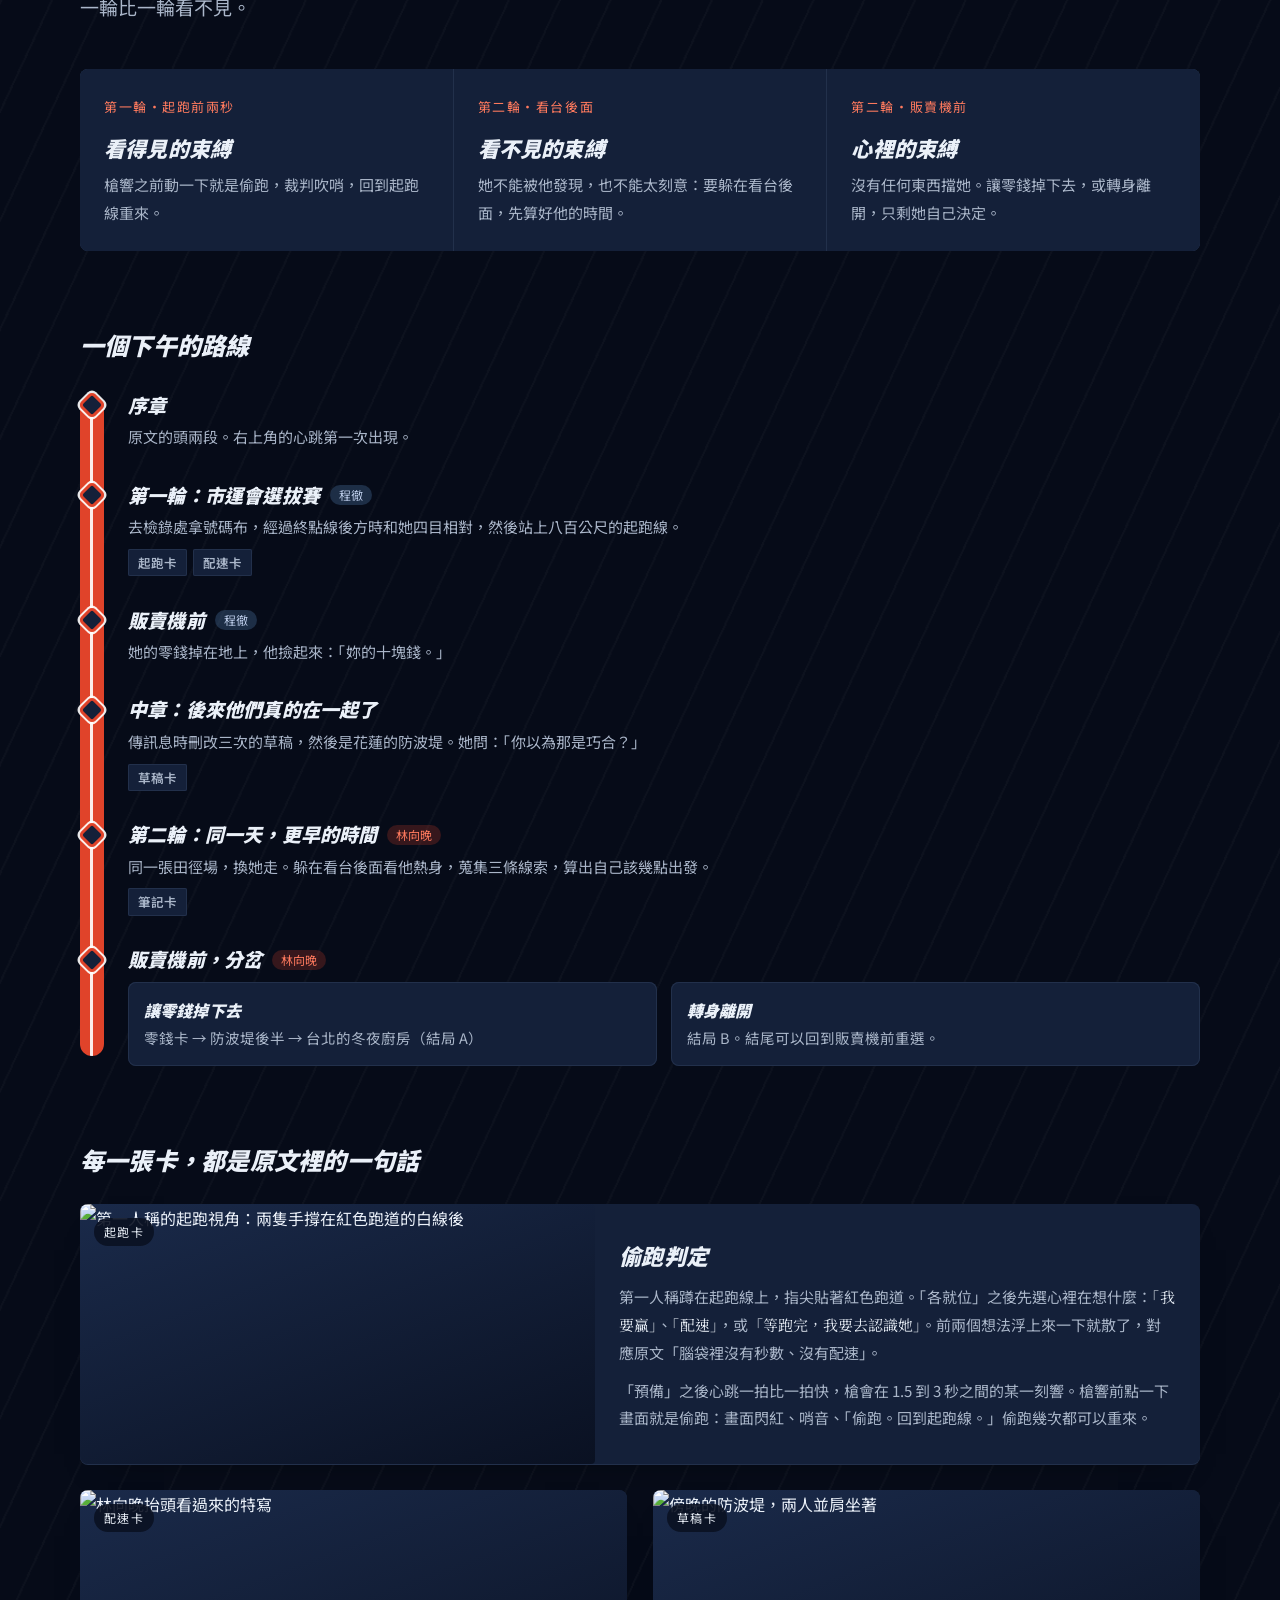
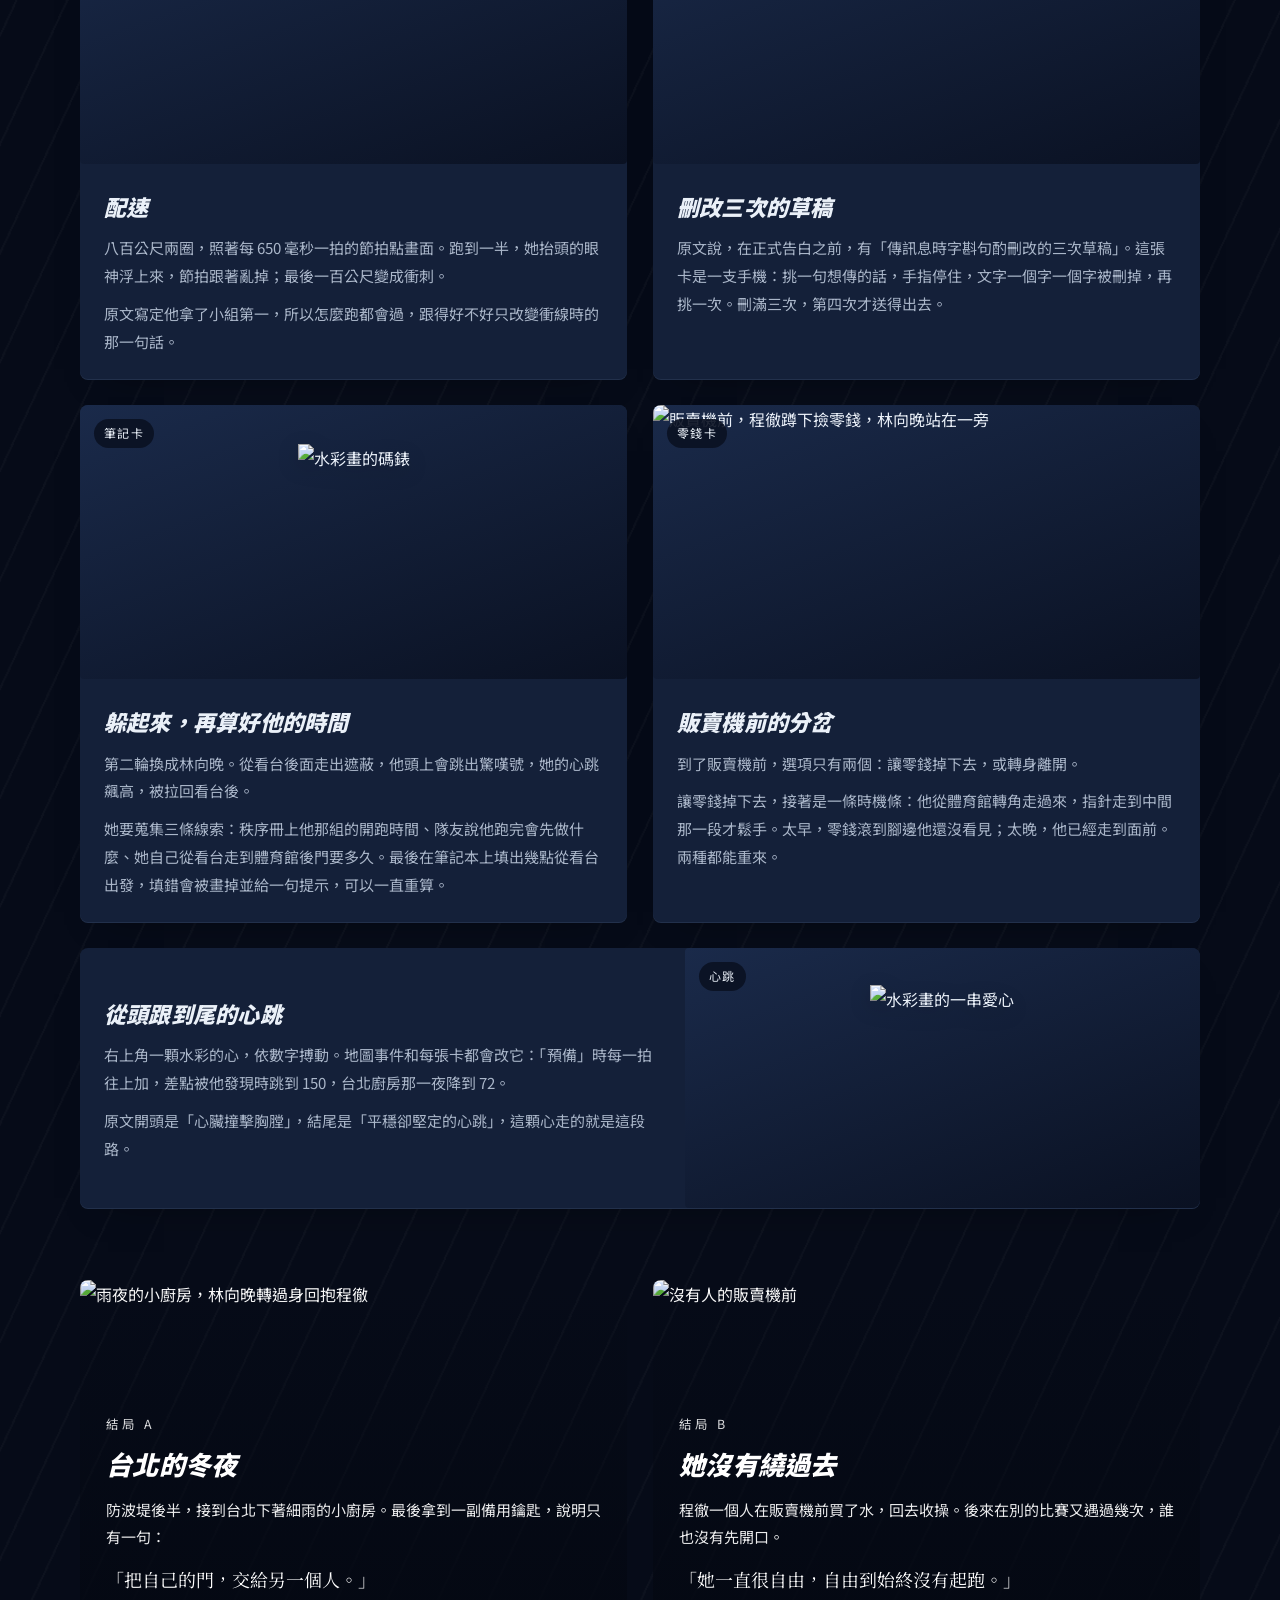
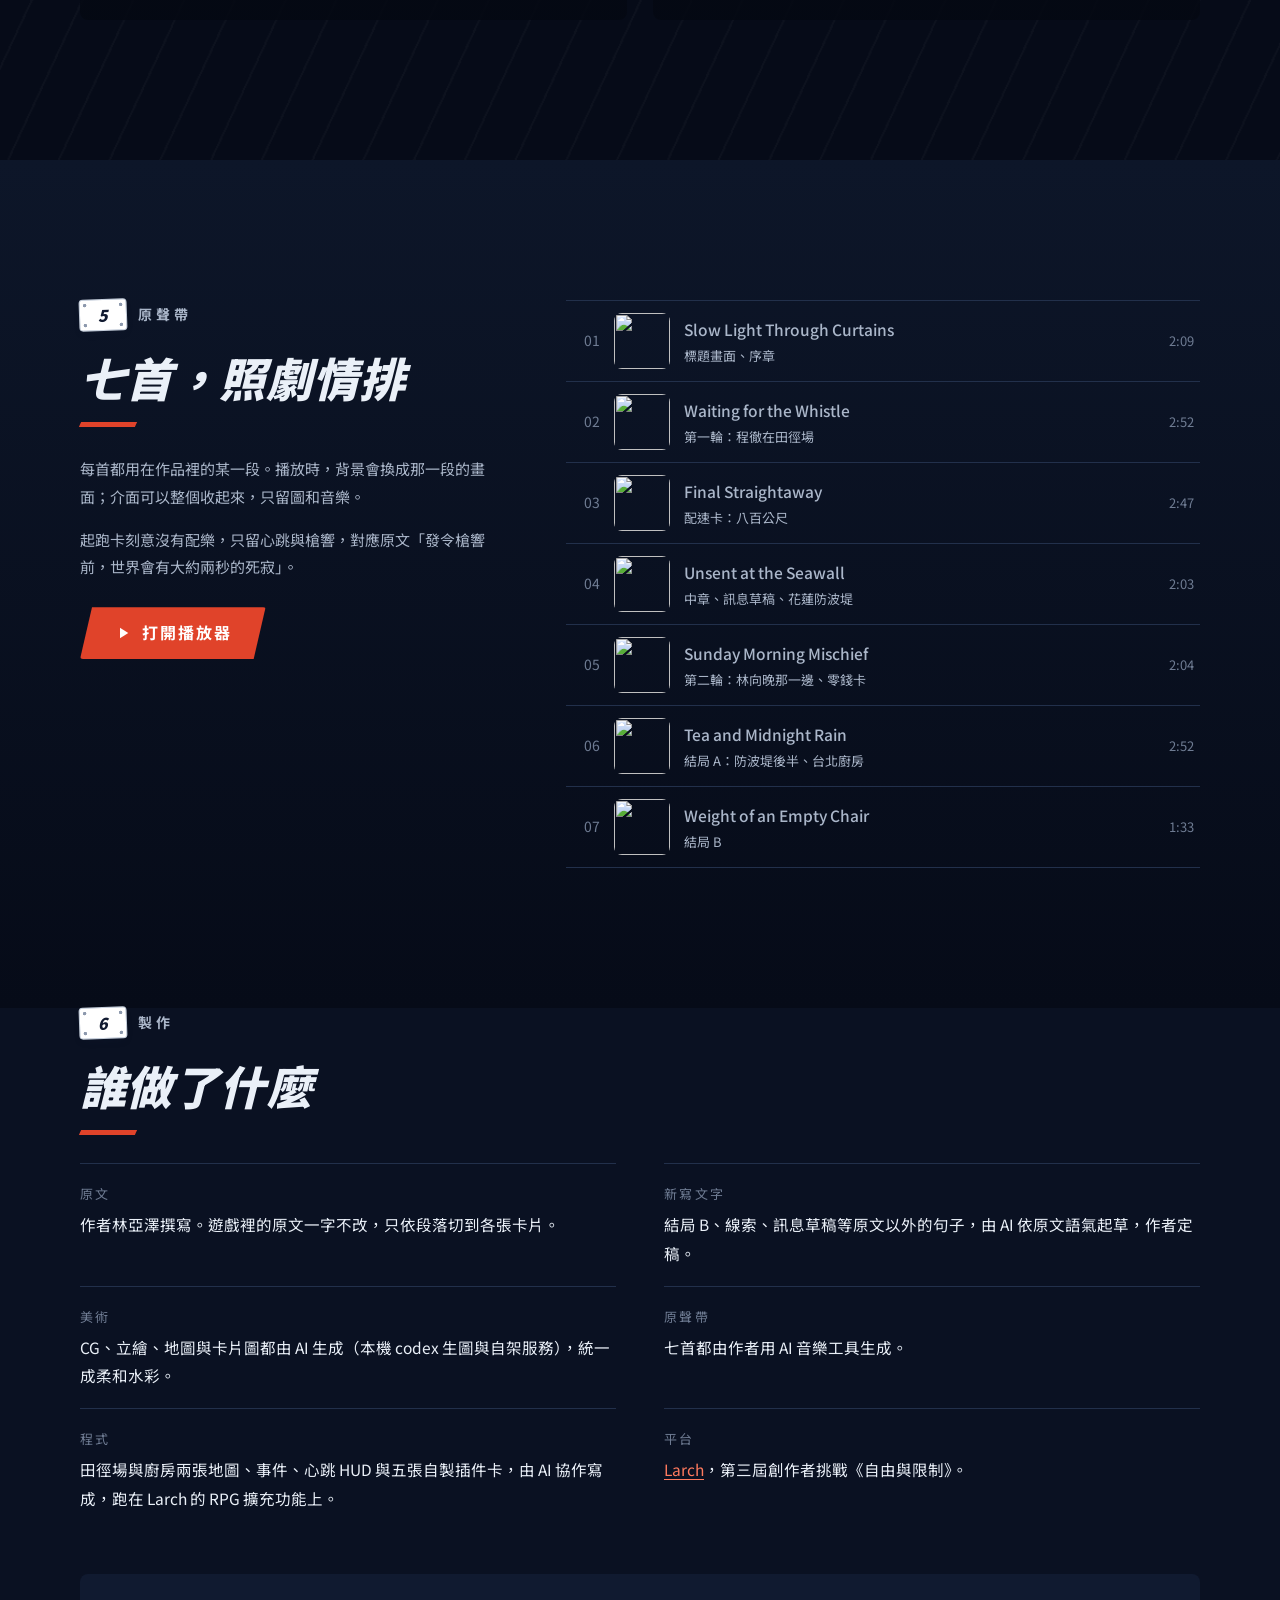
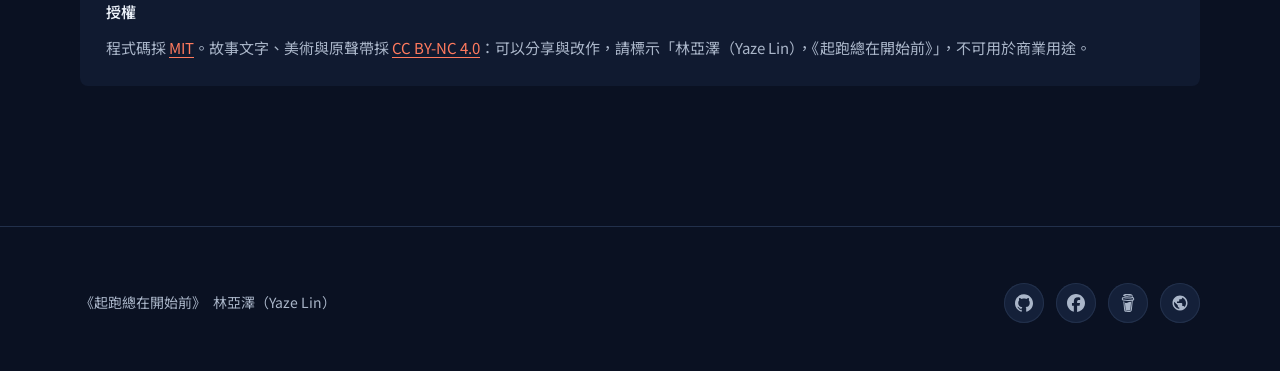
==== commit 58c5a2f2: "公開站一律深色：內嵌 Larch、GitHub、手機看到同一版，封面左側文字下一律壓暗 Co-Authored-By: Claude Opus 5.5 <noreply@anthropic.com>" ====
--- a/docs/index.html
+++ b/docs/index.html
@@ -1,13 +1,12 @@
 <!doctype html>
-<html lang="zh-Hant">
+<html lang="zh-Hant" data-theme="dark">
 <head>
 <meta charset="utf-8">
 <script>(function(){var s;try{s=localStorage.getItem("sl-skin")}catch(e){}document.documentElement.setAttribute("data-skin",s==="lin"?"lin":"cheng")})()</script>
 <meta name="viewport" content="width=device-width,initial-scale=1,viewport-fit=cover">
 <title>起跑總在開始前</title>
 <meta name="description" content="程徹與林向晚的田徑愛情短篇，做成 Larch 上的互動作品：同一個下午玩兩次，先當他跑一次，再當她走一次。販賣機前，零錢要不要掉下去，由你決定。">
-<meta name="theme-color" content="#f7f1e6" media="(prefers-color-scheme: light)">
-<meta name="theme-color" content="#1b1f2d" media="(prefers-color-scheme: dark)">
+<meta name="theme-color" content="#1b1f2d">
 <link rel="canonical" href="https://yazelin.github.io/larch-start-line/">
 <meta property="og:type" content="website">
 <meta property="og:title" content="起跑總在開始前">
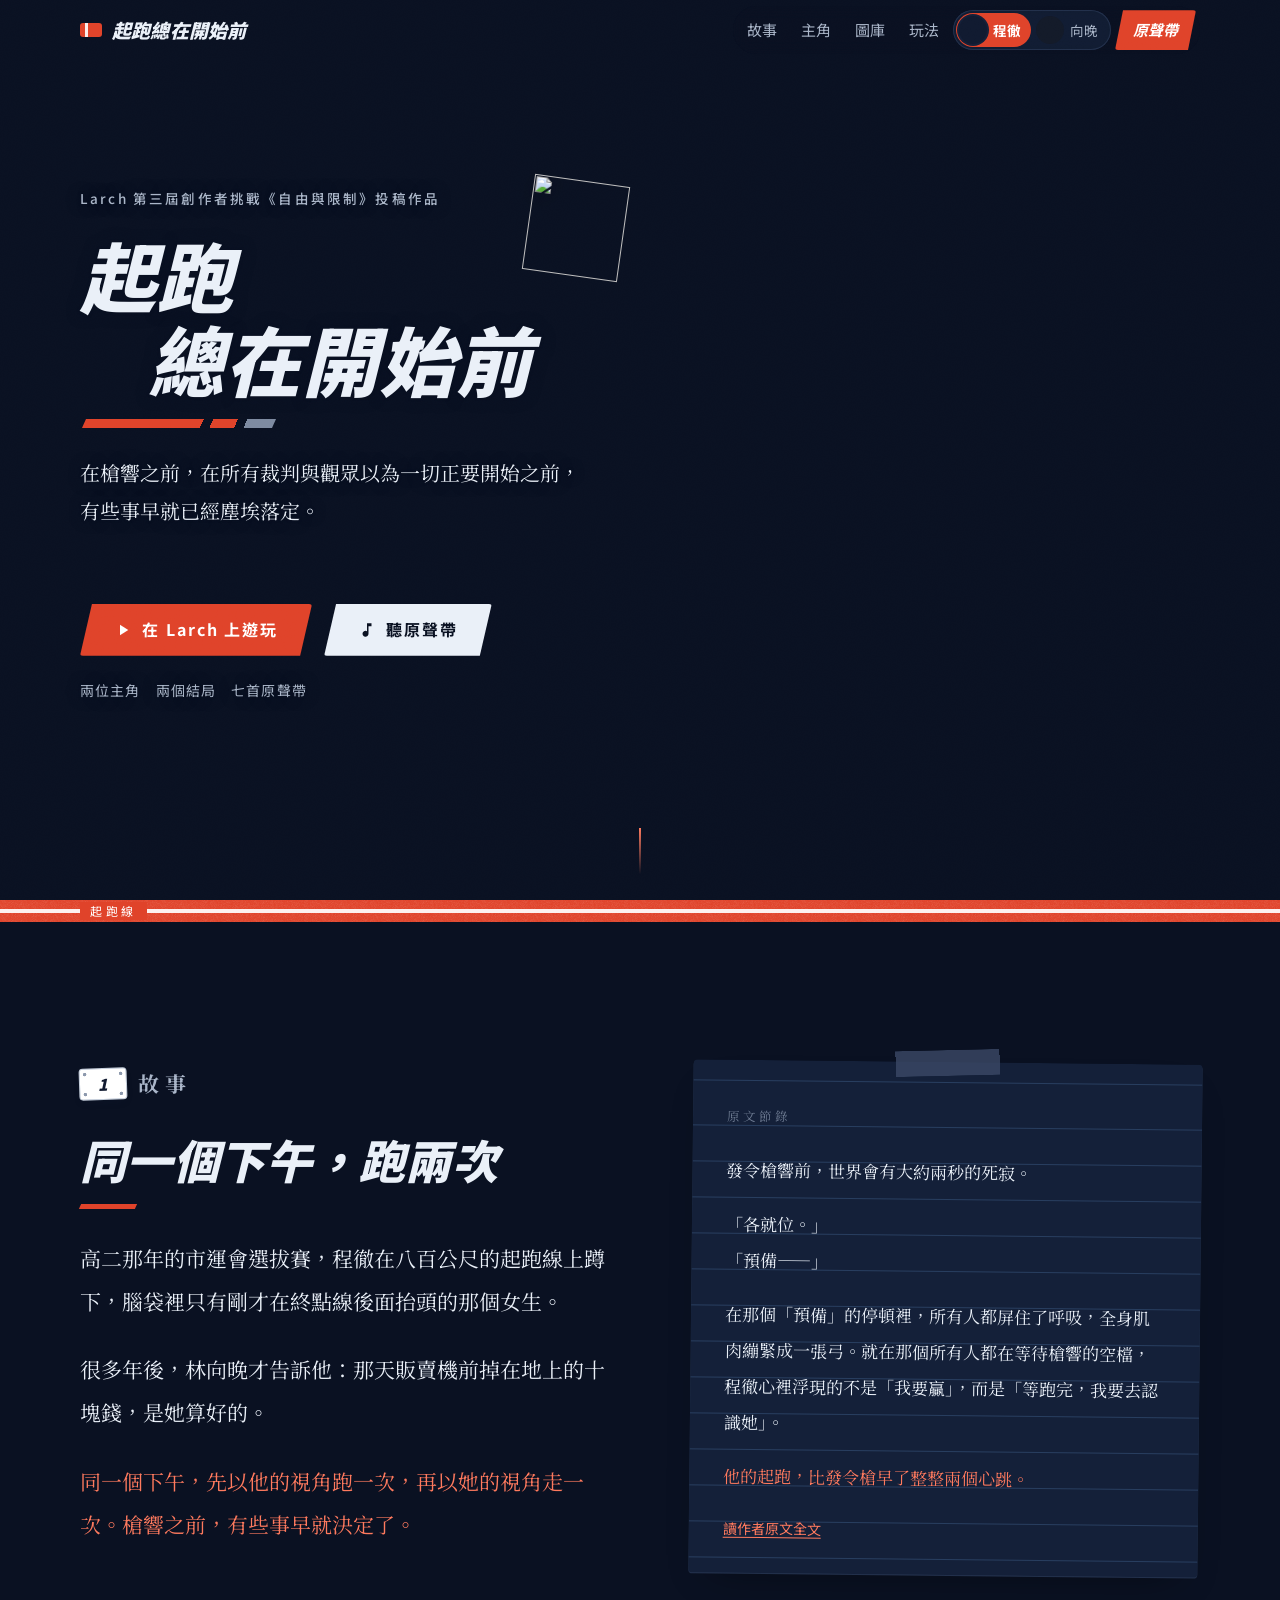
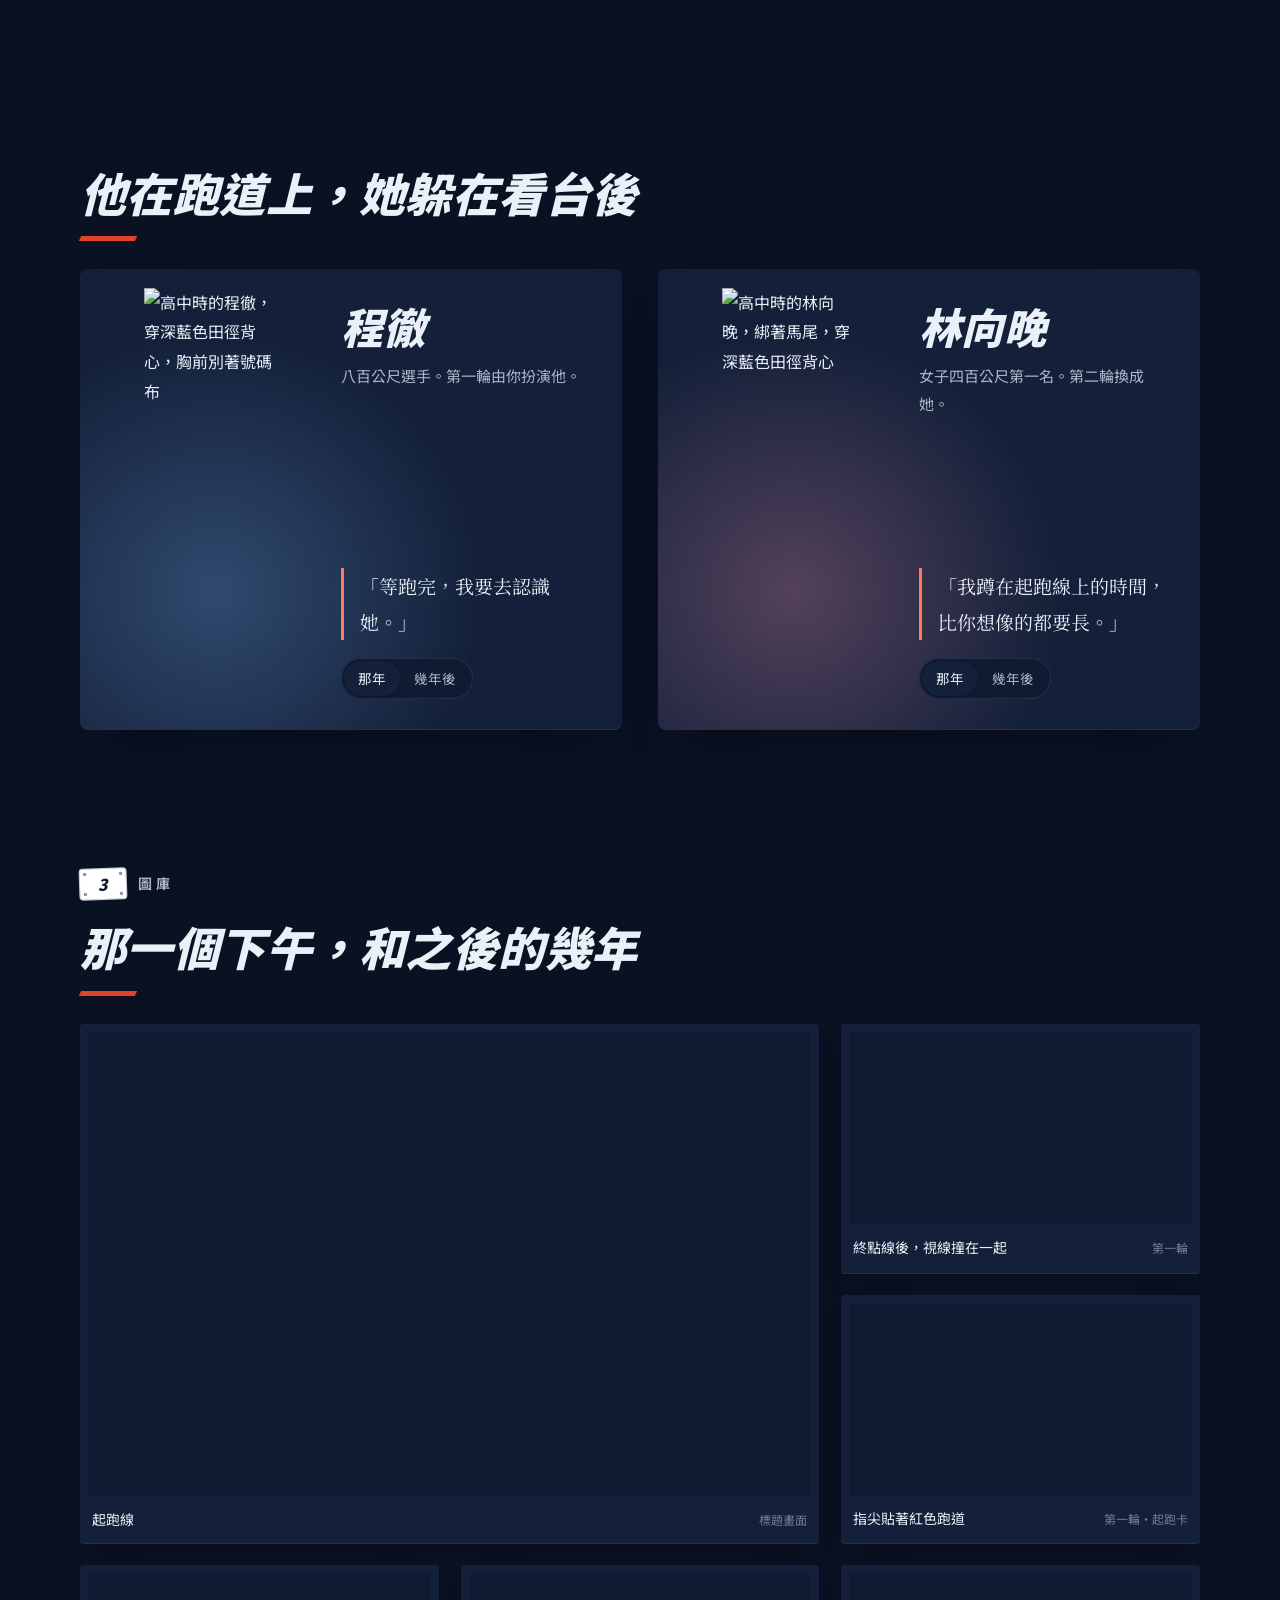
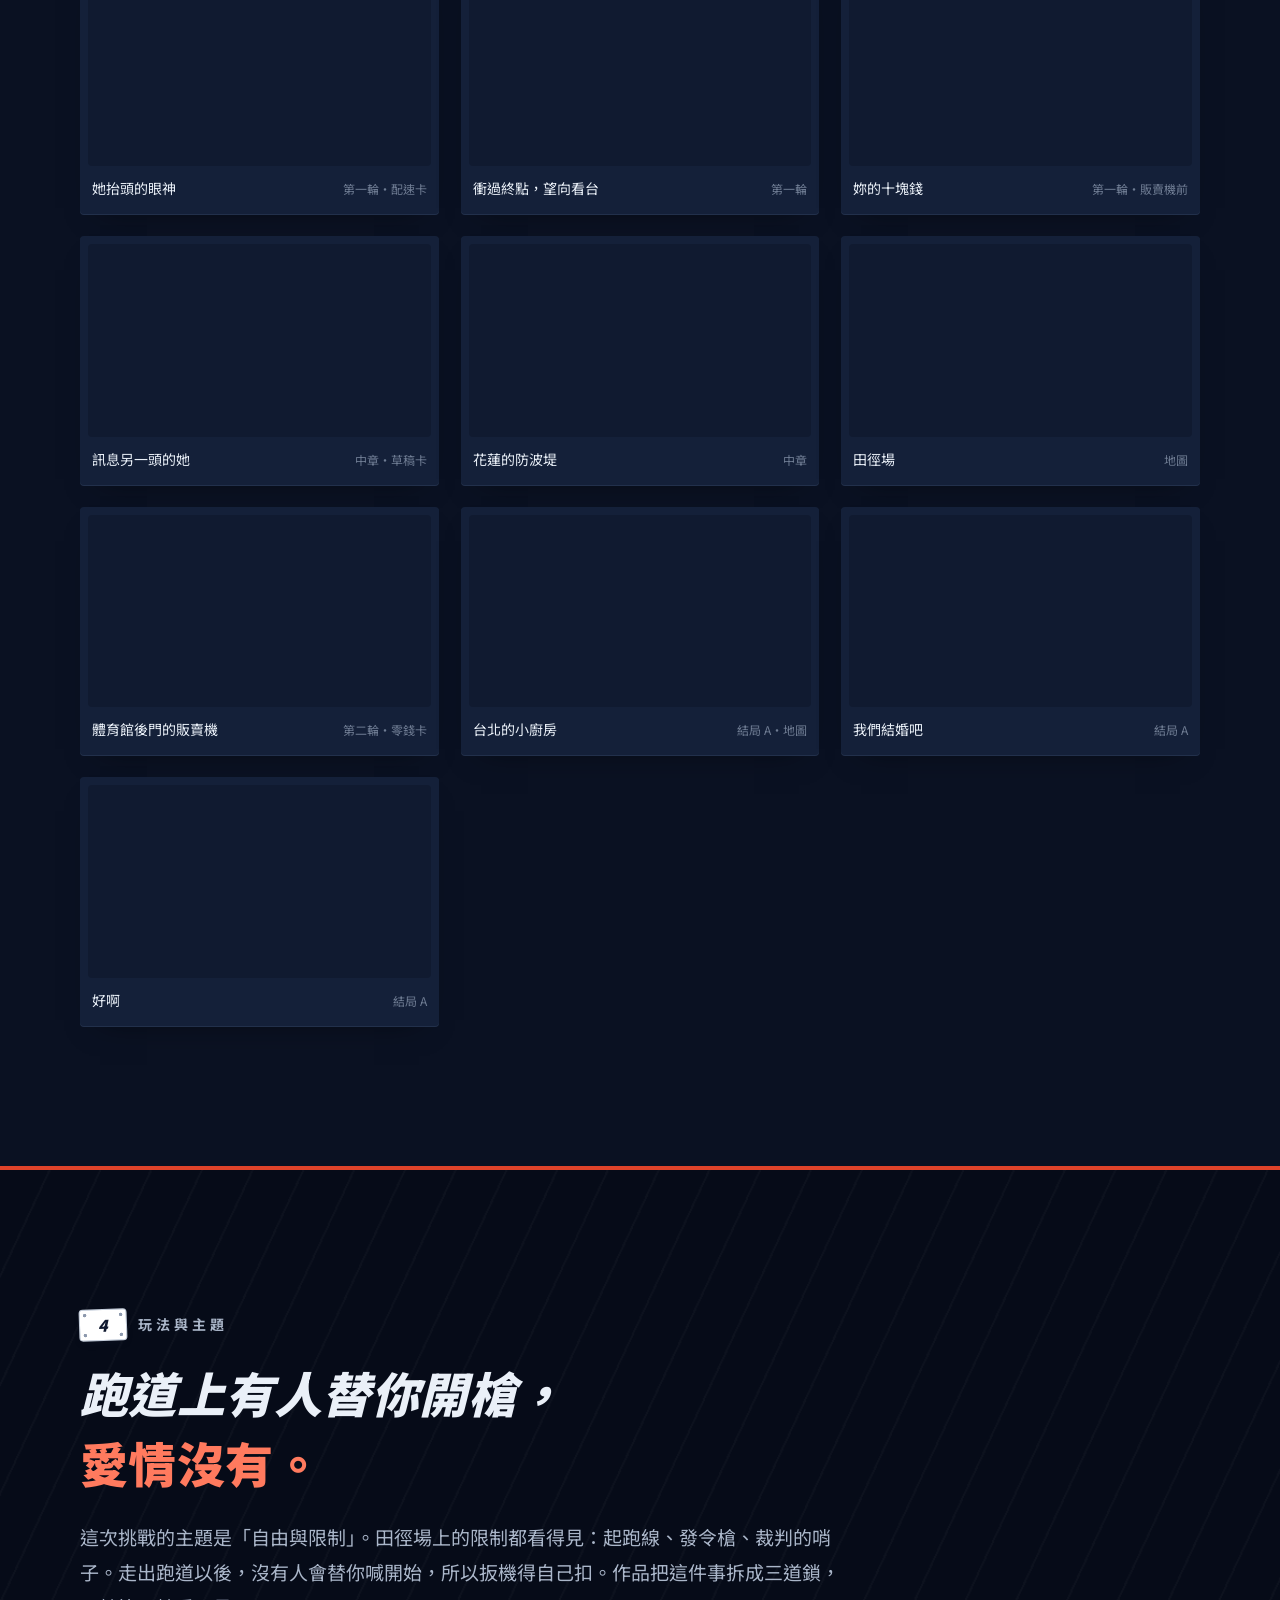
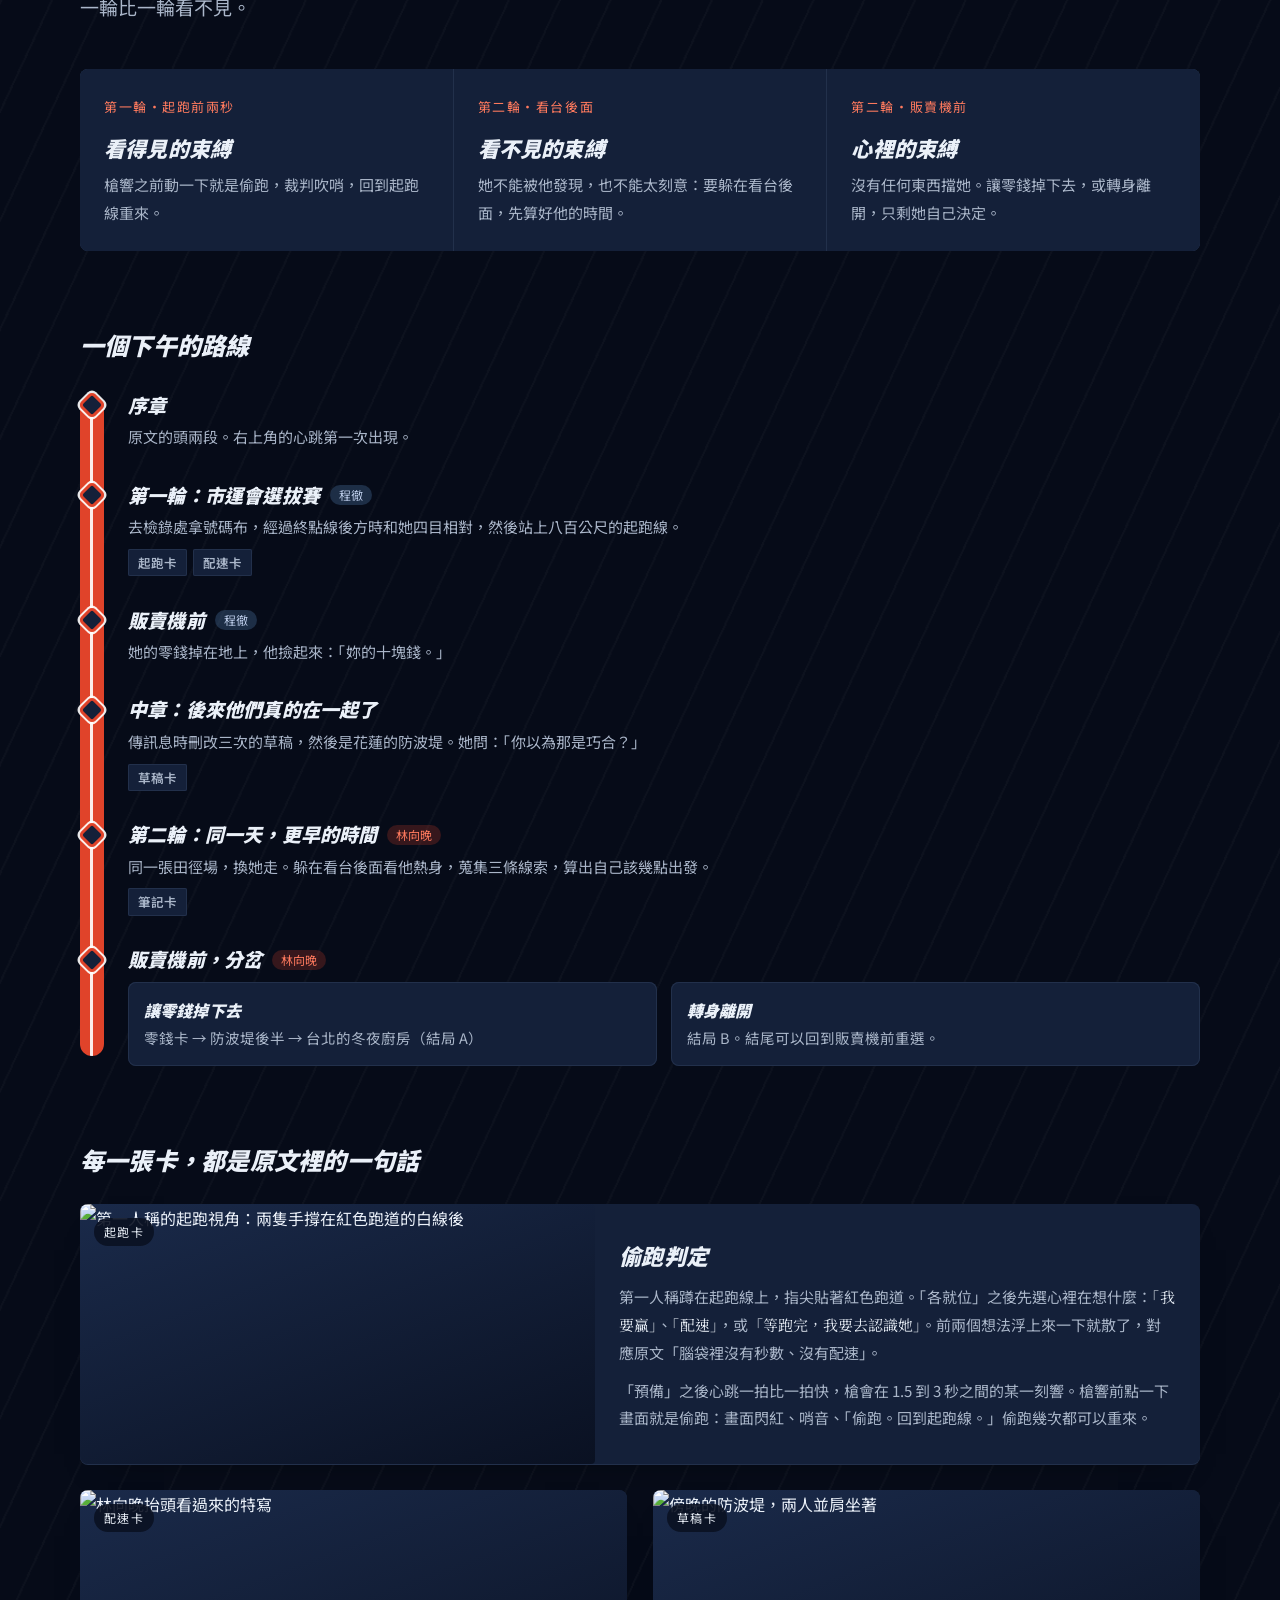
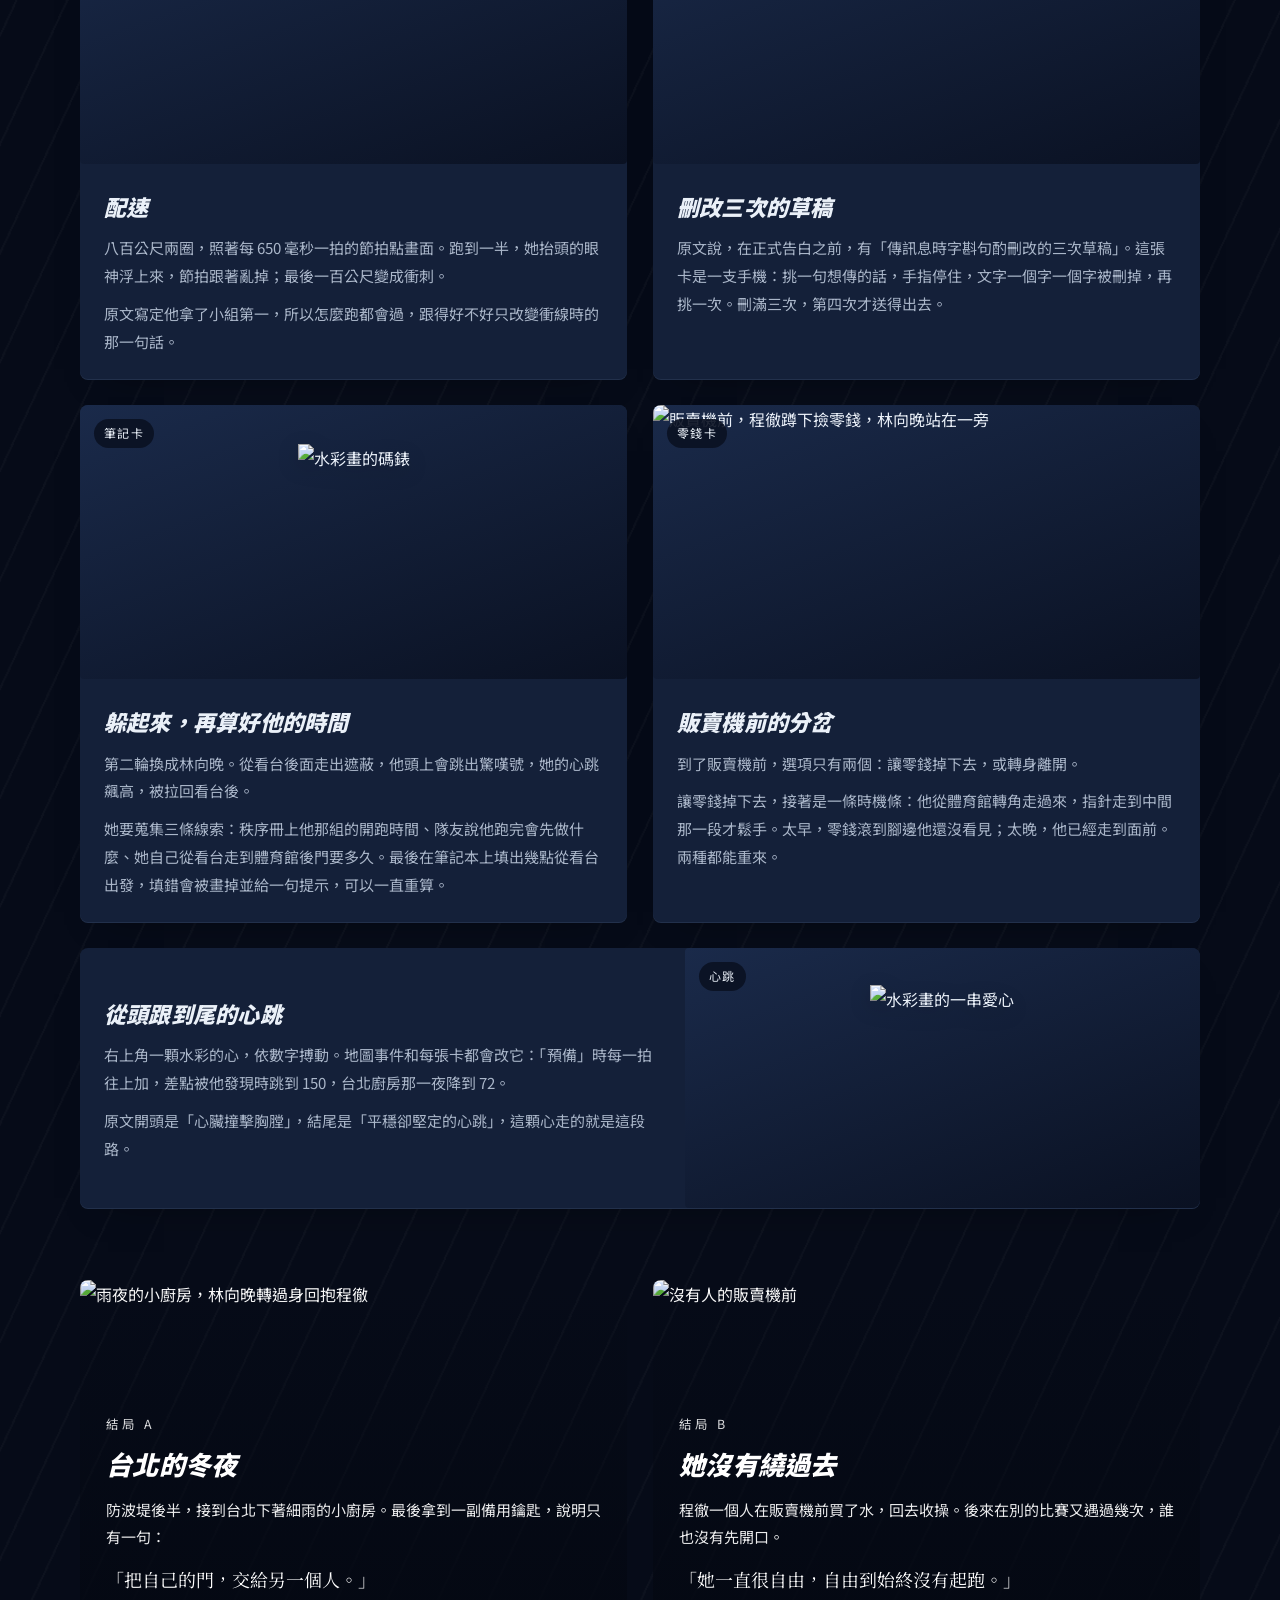
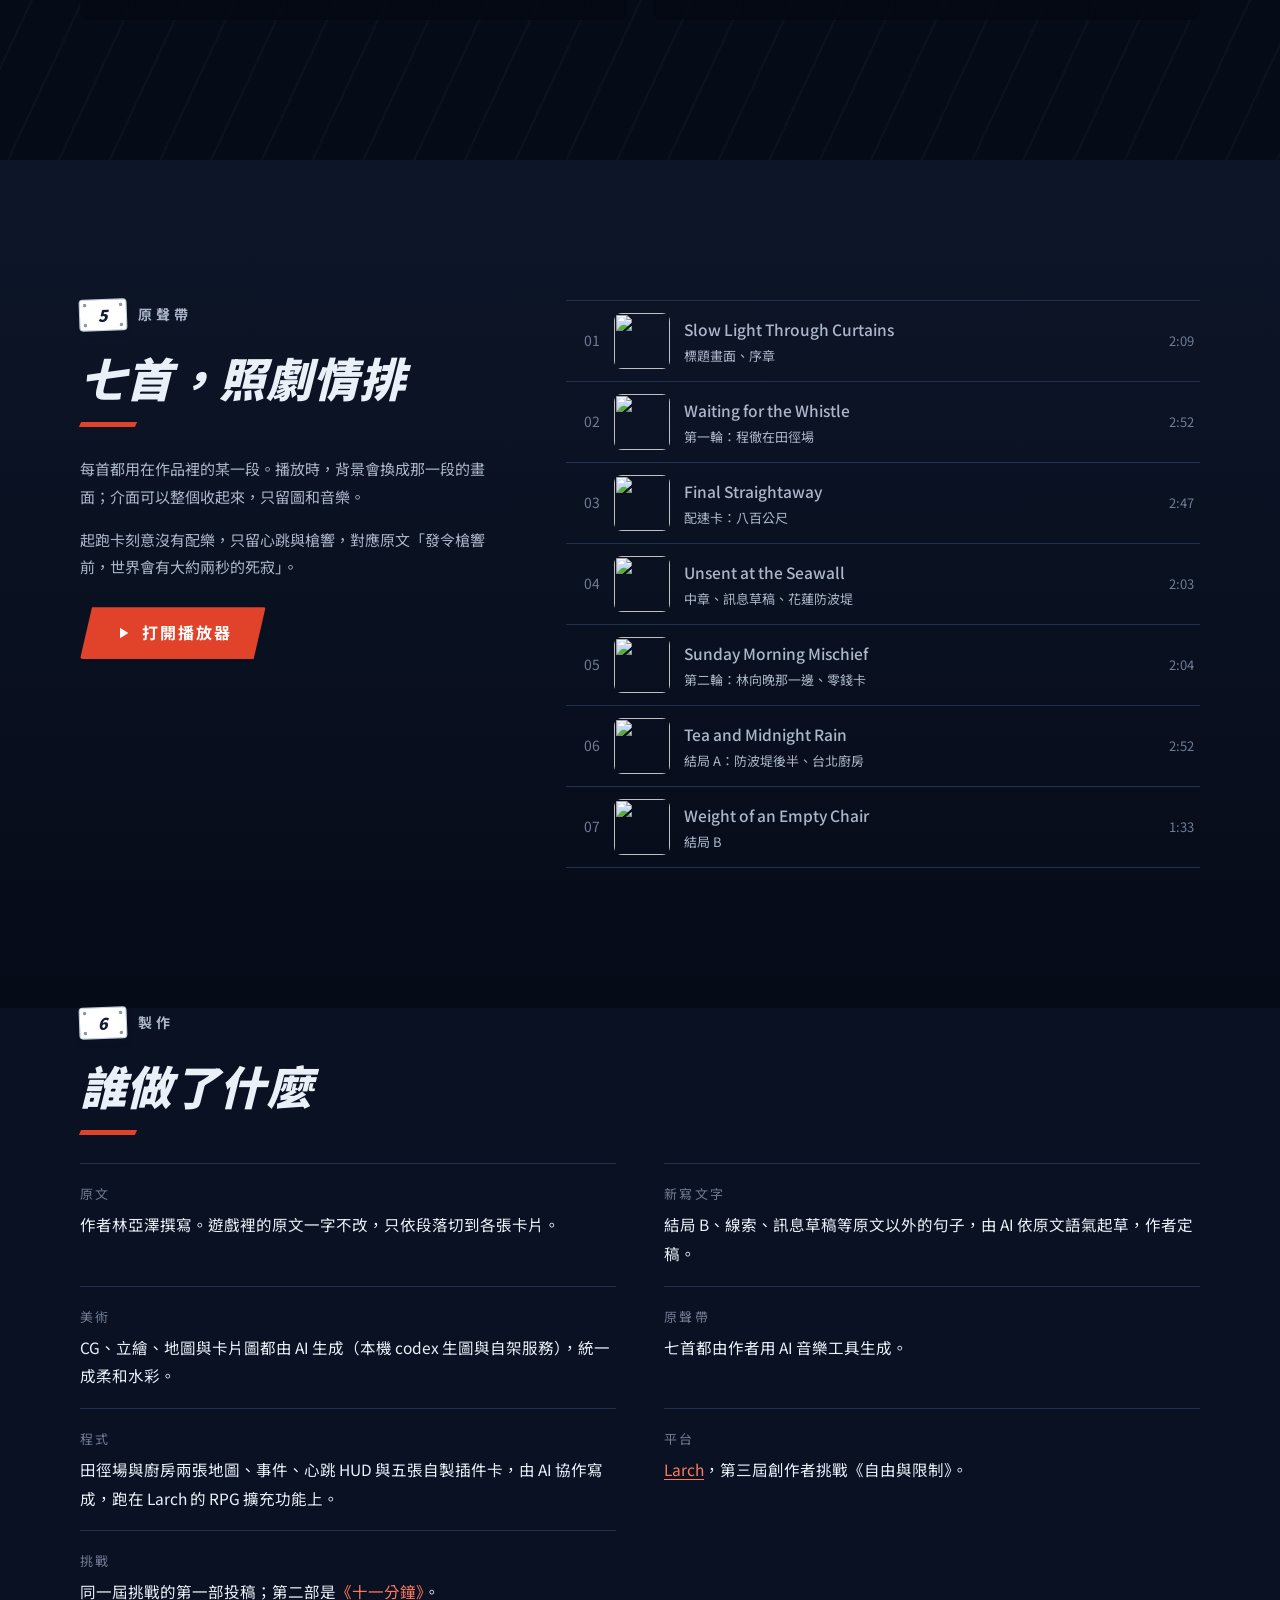
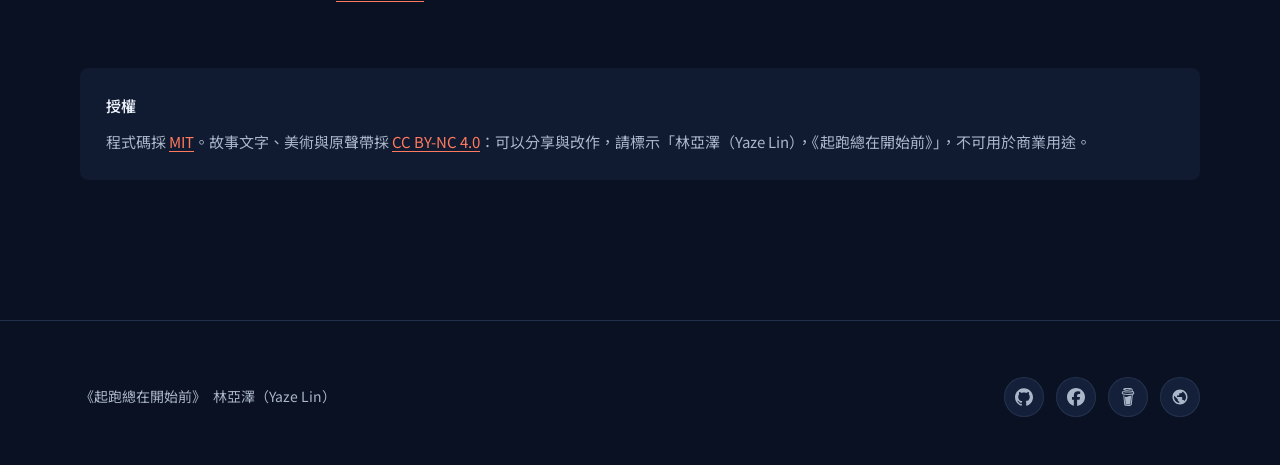
==== commit 6a844531: "公開站：加上第二部《十一分鐘》公開站連結 Co-Authored-By: Claude Opus 5.5 <noreply@anthropic.com>" ====
--- a/docs/index.html
+++ b/docs/index.html
@@ -475,6 +475,7 @@
       <div><dt>原聲帶</dt><dd>七首都由作者用 AI 音樂工具生成。</dd></div>
       <div><dt>程式</dt><dd>田徑場與廚房兩張地圖、事件、心跳 HUD 與五張自製插件卡，由 AI 協作寫成，跑在 Larch 的 RPG 擴充功能上。</dd></div>
       <div><dt>平台</dt><dd><a href="https://larch.ink/" target="_blank" rel="noopener">Larch</a>，第三屆創作者挑戰《自由與限制》。</dd></div>
+      <div><dt>挑戰</dt><dd>同一屆挑戰的第一部投稿；第二部是<a href="https://yazelin.github.io/larch-eleven-minutes/" target="_blank" rel="noopener">《十一分鐘》</a>。</dd></div>
     </dl>
     <div class="lic rise" id="license">
       <p><b>授權</b></p>
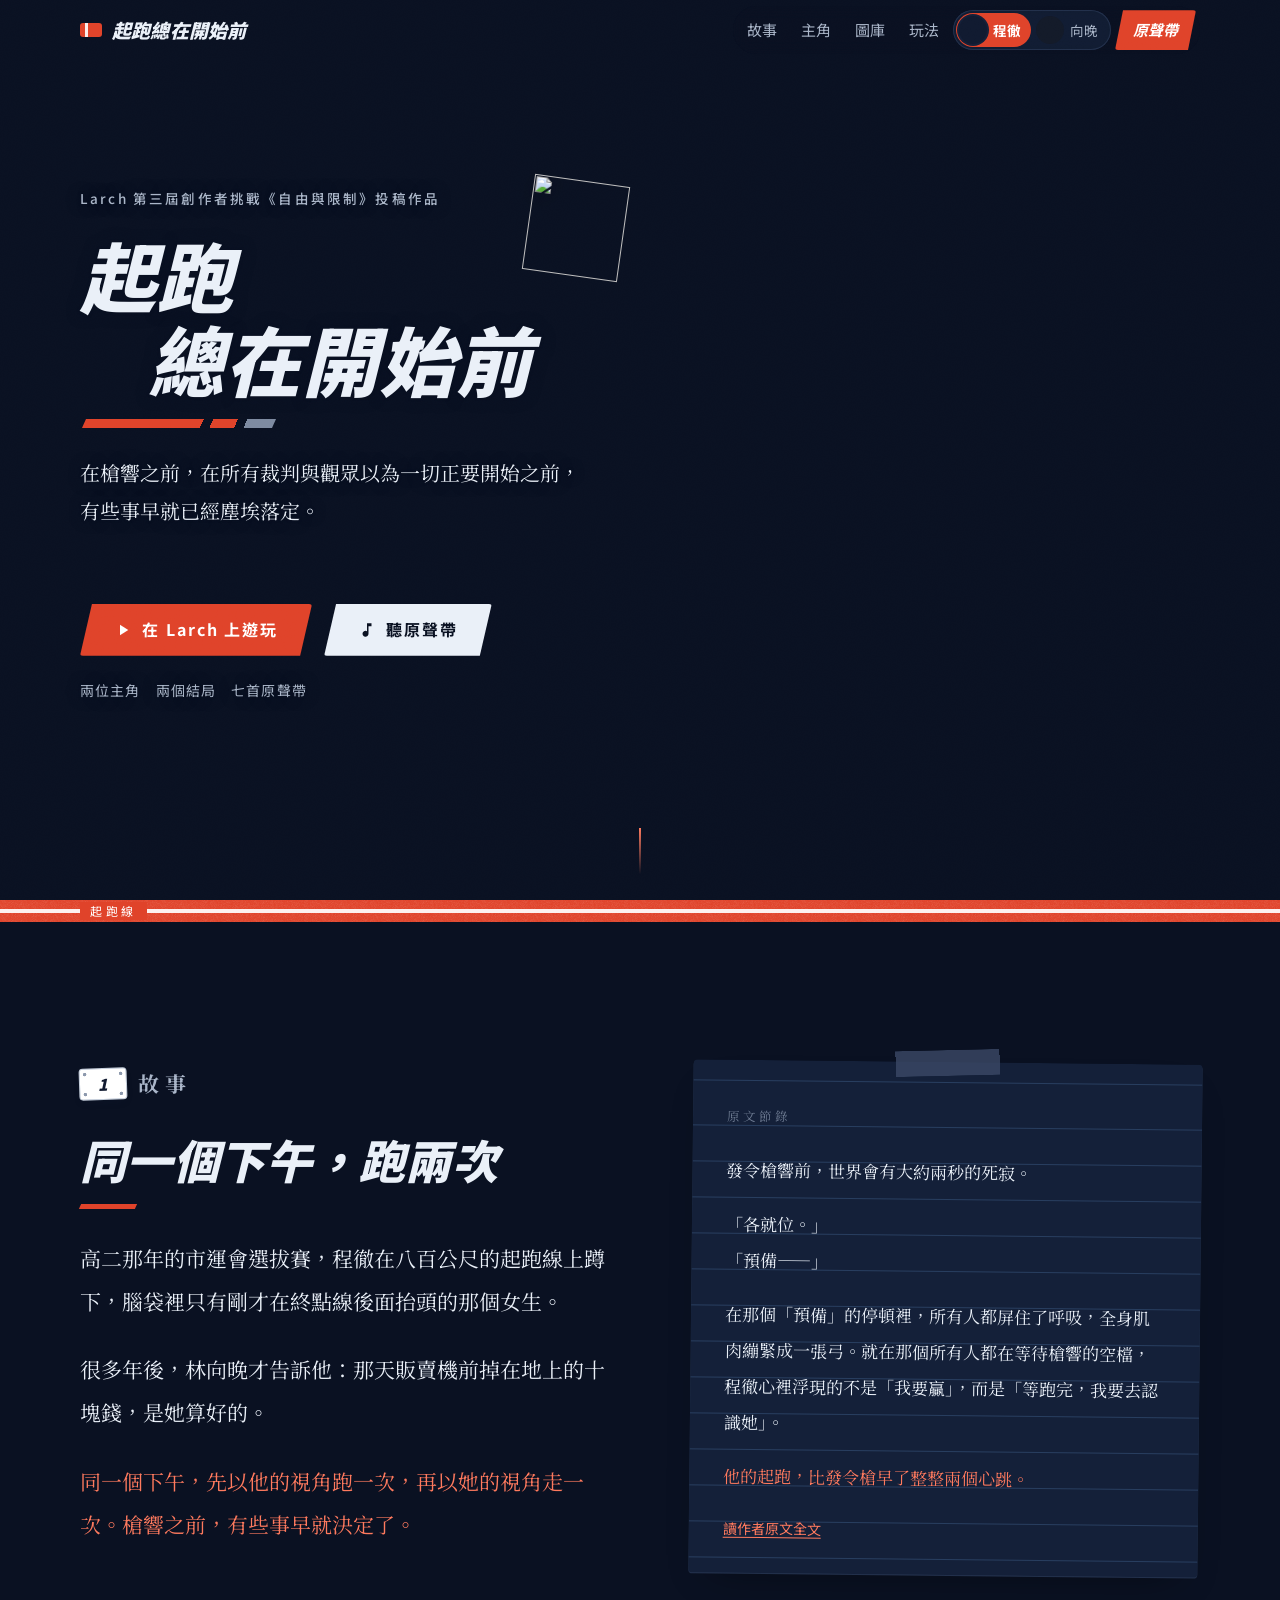
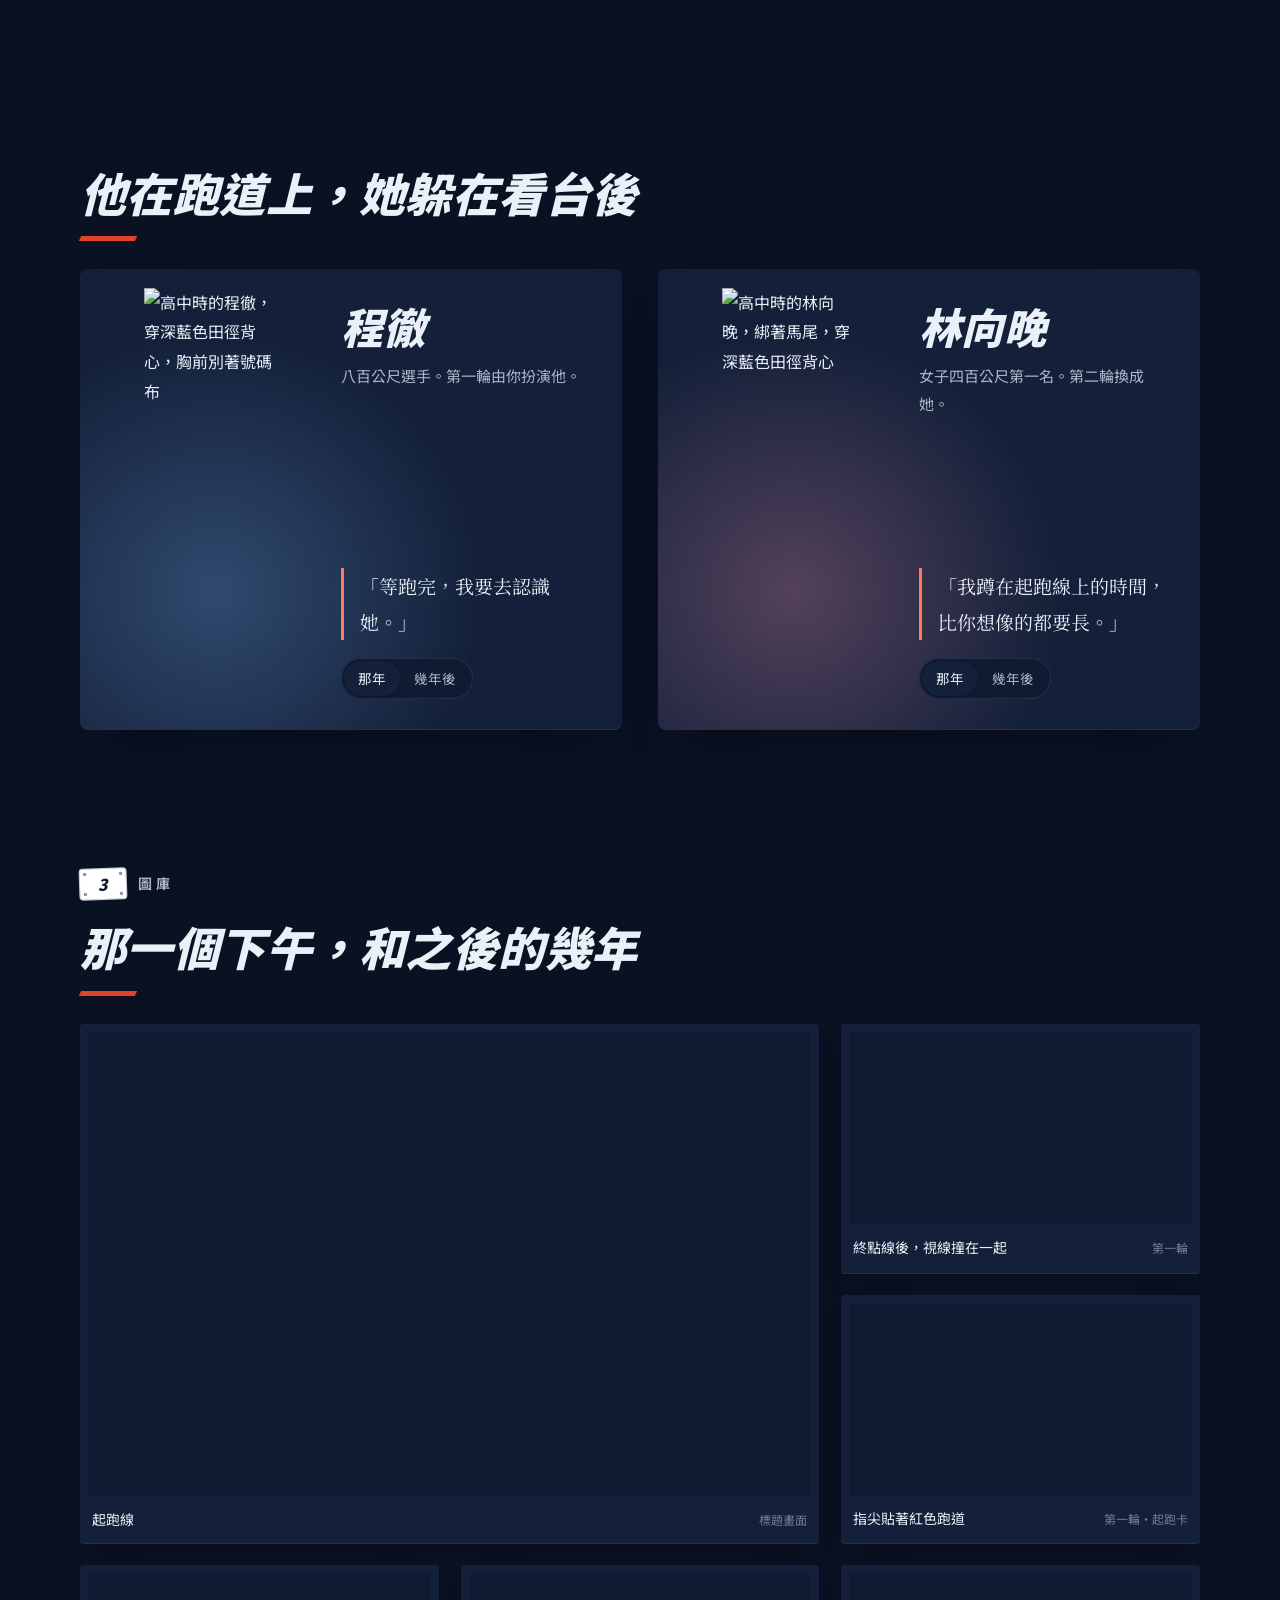
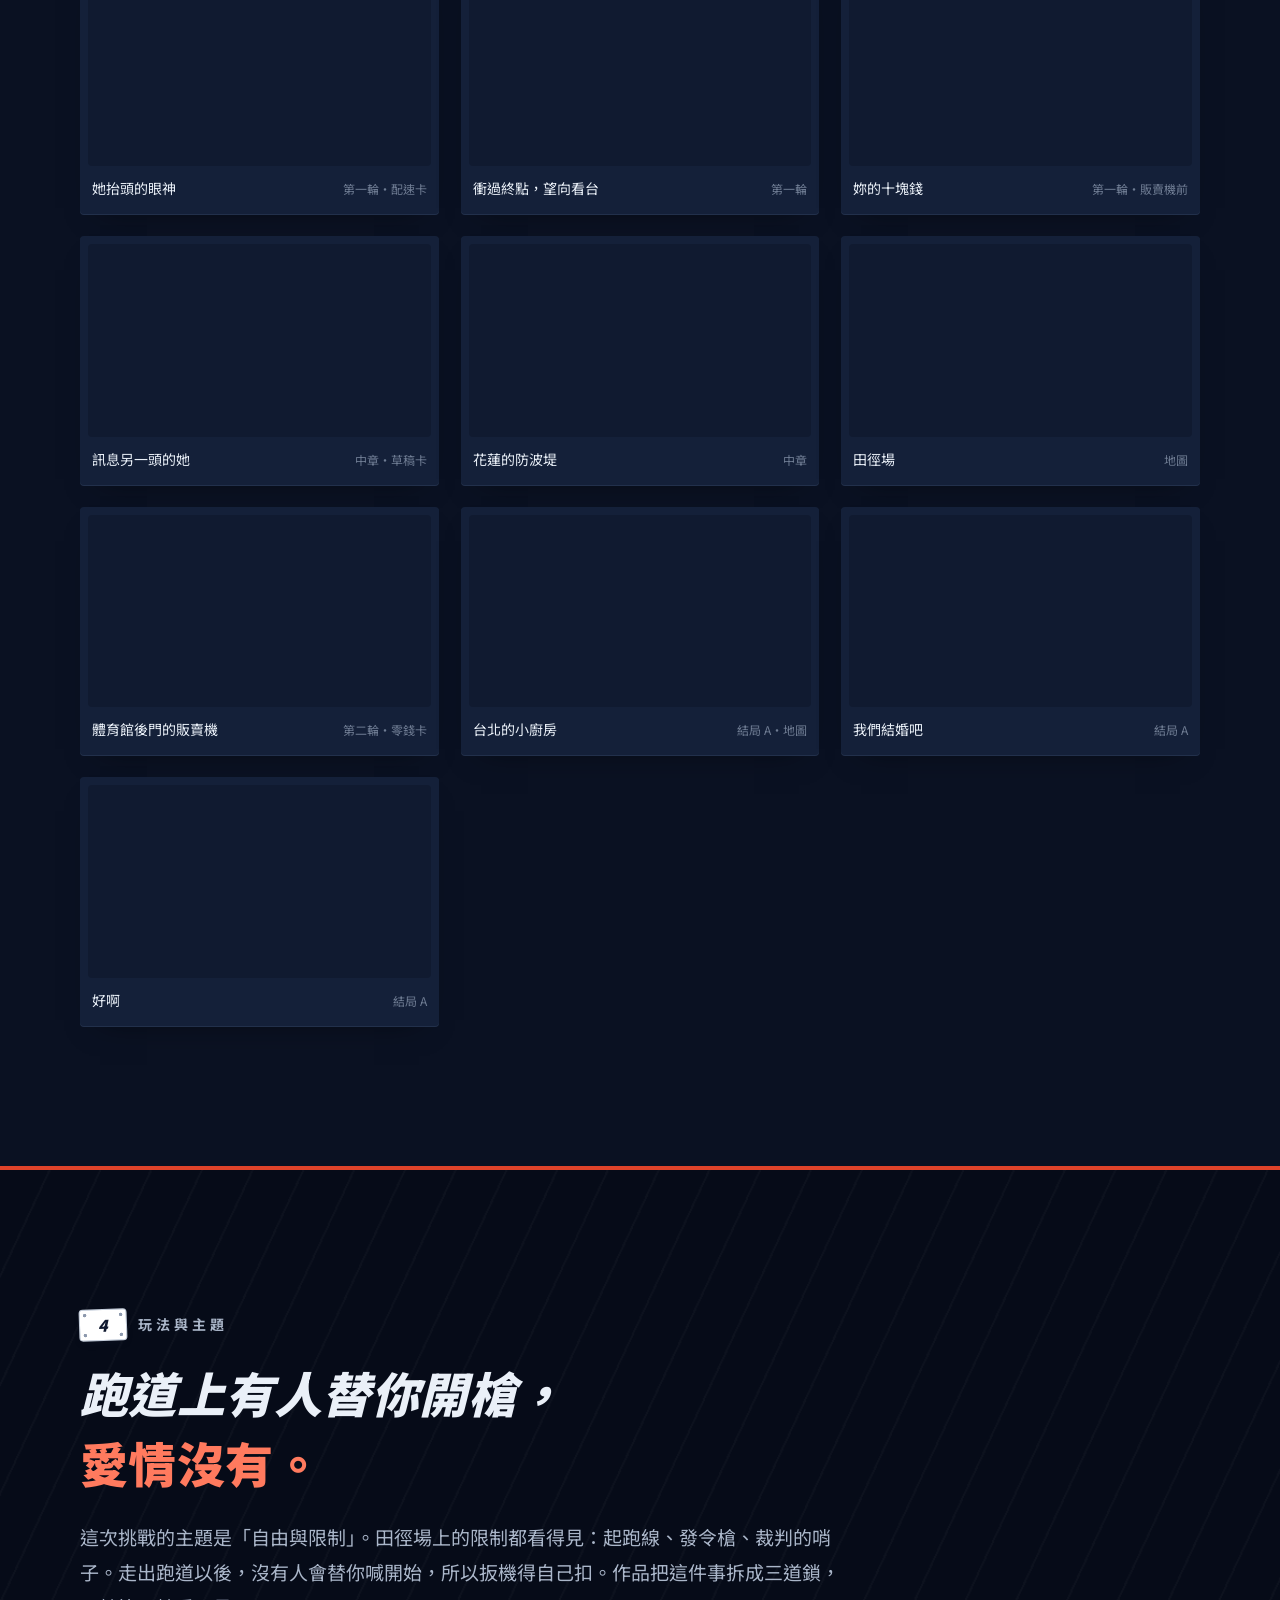
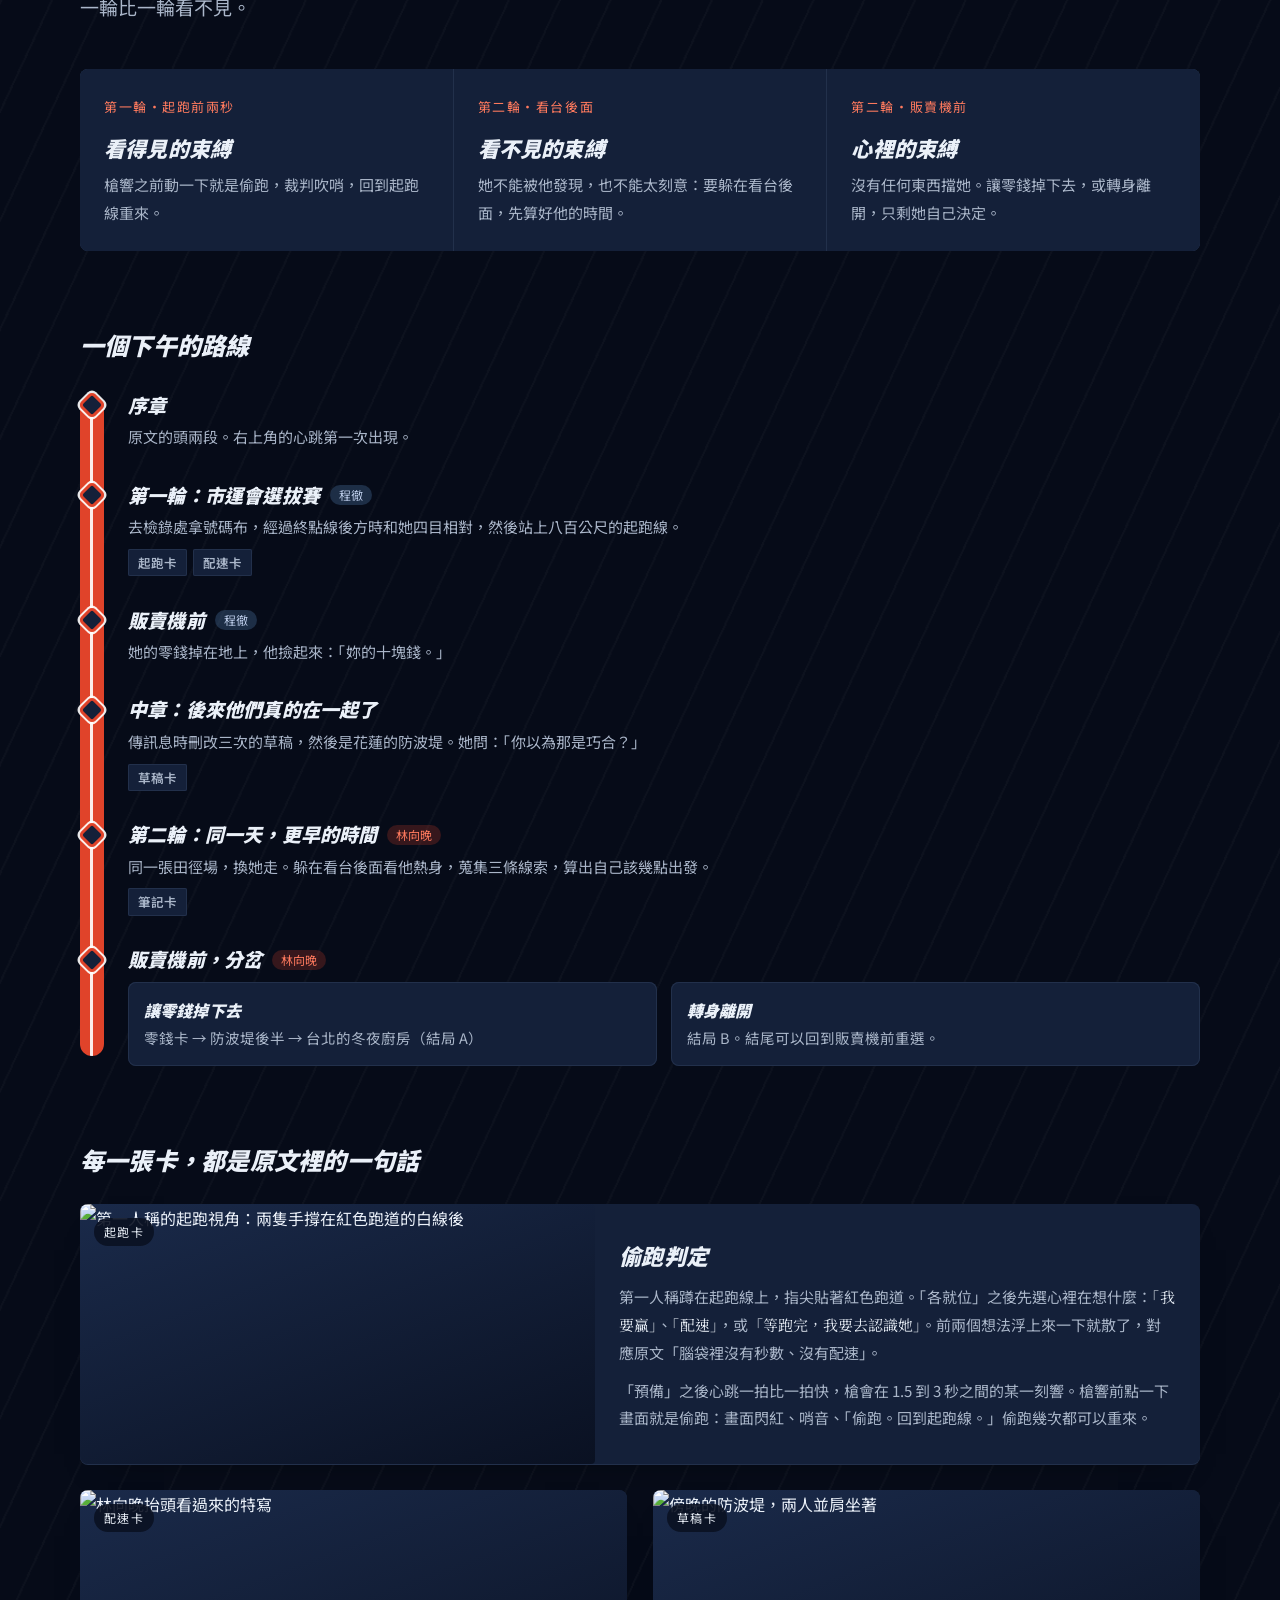
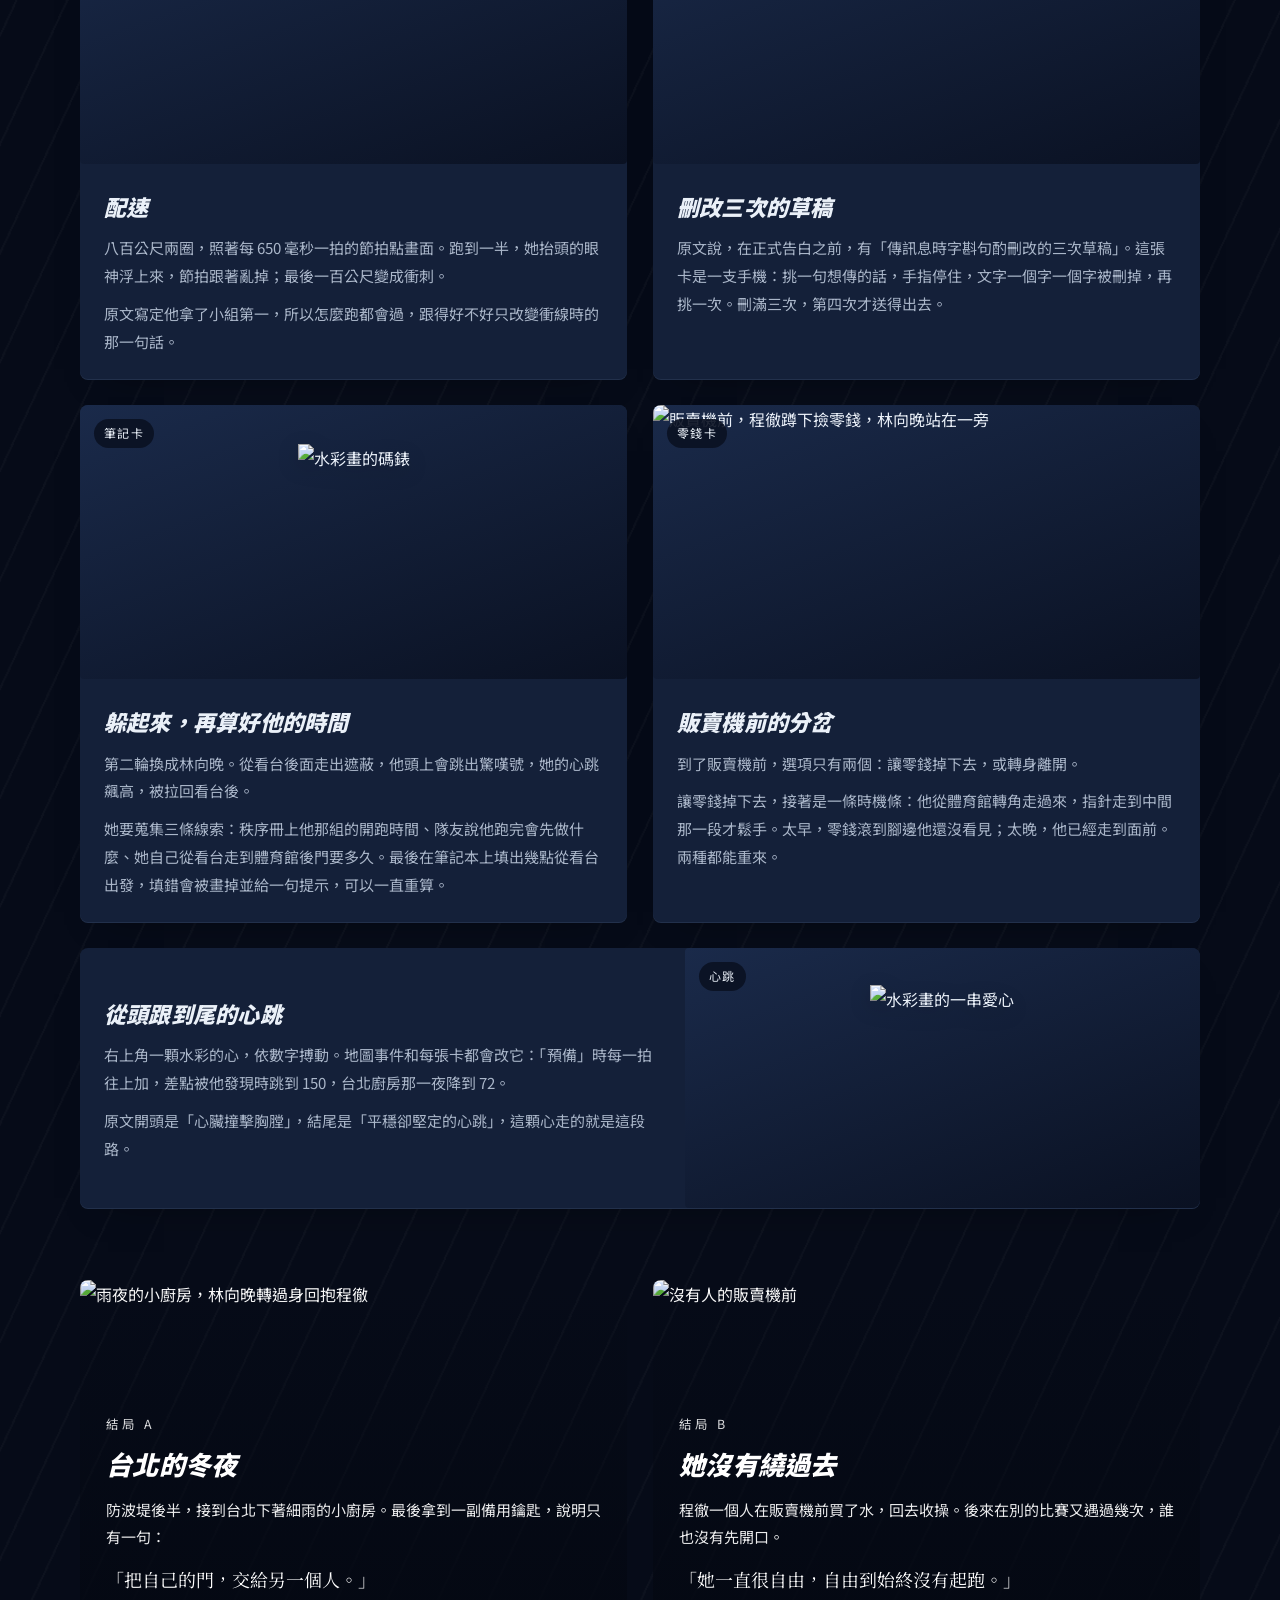
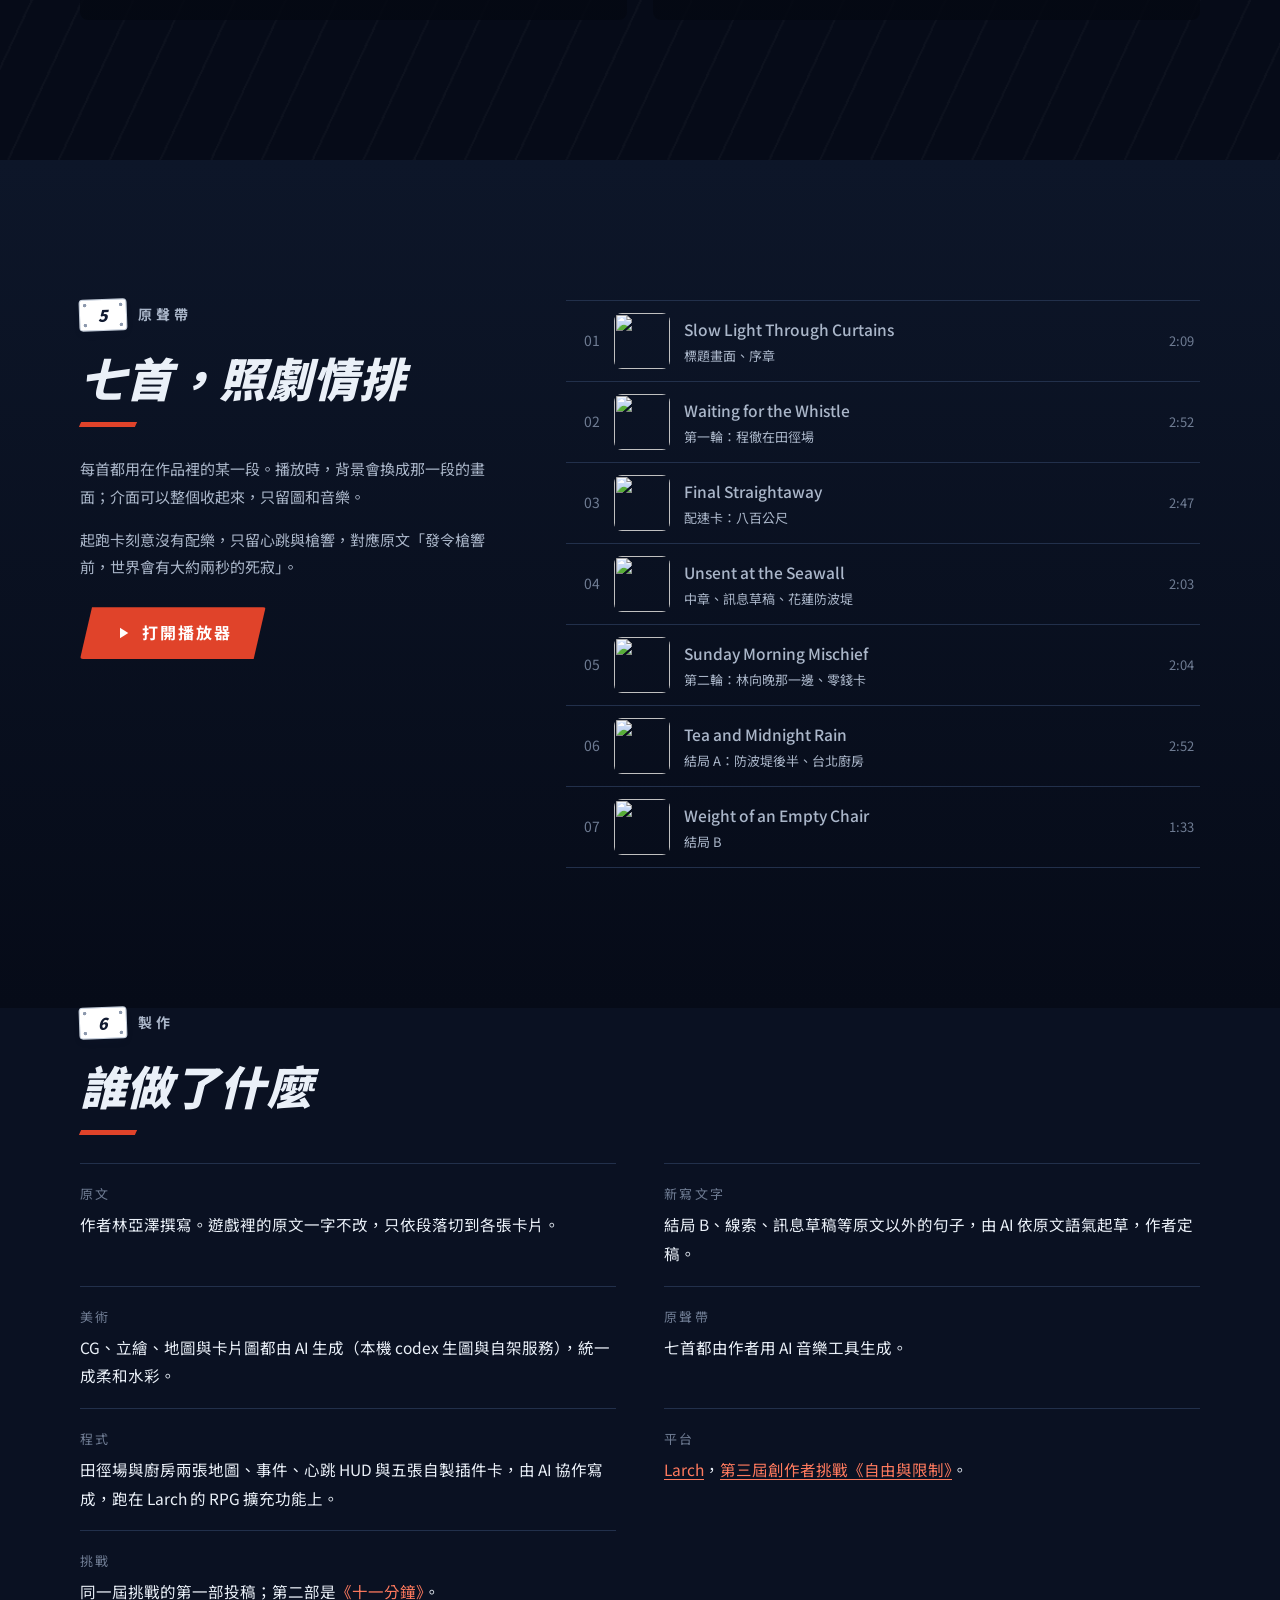
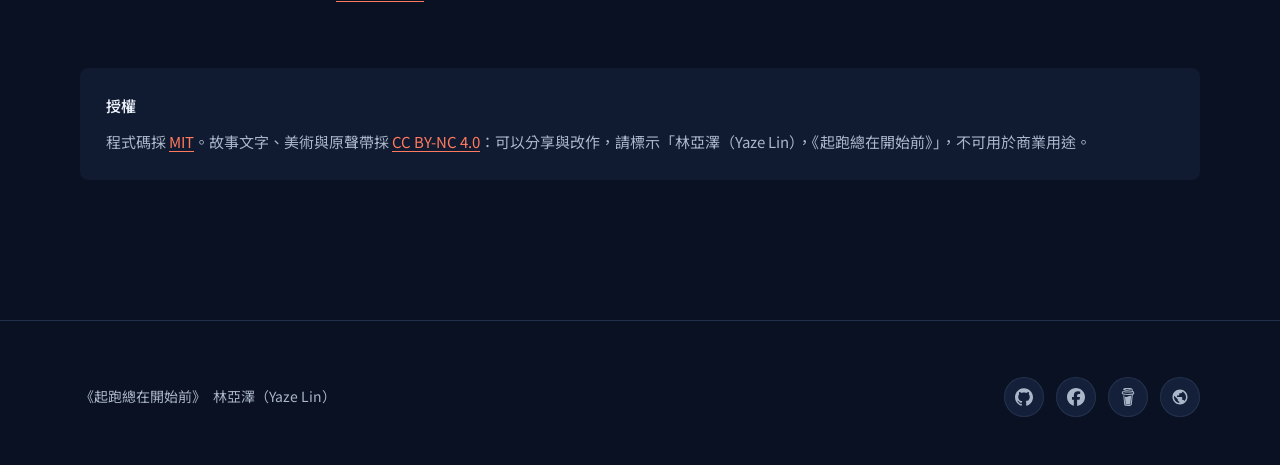
==== commit 8074722c: "公開站：第三屆創作者挑戰加上活動頁連結 Co-Authored-By: Claude Opus 5.5 <noreply@anthropic.com>" ====
--- a/docs/index.html
+++ b/docs/index.html
@@ -474,7 +474,7 @@
       <div><dt>美術</dt><dd>CG、立繪、地圖與卡片圖都由 AI 生成（本機 codex 生圖與自架服務），統一成柔和水彩。</dd></div>
       <div><dt>原聲帶</dt><dd>七首都由作者用 AI 音樂工具生成。</dd></div>
       <div><dt>程式</dt><dd>田徑場與廚房兩張地圖、事件、心跳 HUD 與五張自製插件卡，由 AI 協作寫成，跑在 Larch 的 RPG 擴充功能上。</dd></div>
-      <div><dt>平台</dt><dd><a href="https://larch.ink/" target="_blank" rel="noopener">Larch</a>，第三屆創作者挑戰《自由與限制》。</dd></div>
+      <div><dt>平台</dt><dd><a href="https://larch.ink/" target="_blank" rel="noopener">Larch</a>，<a href="https://larch.ink/creator-challenge" target="_blank" rel="noopener">第三屆創作者挑戰《自由與限制》</a>。</dd></div>
       <div><dt>挑戰</dt><dd>同一屆挑戰的第一部投稿；第二部是<a href="https://yazelin.github.io/larch-eleven-minutes/" target="_blank" rel="noopener">《十一分鐘》</a>。</dd></div>
     </dl>
     <div class="lic rise" id="license">
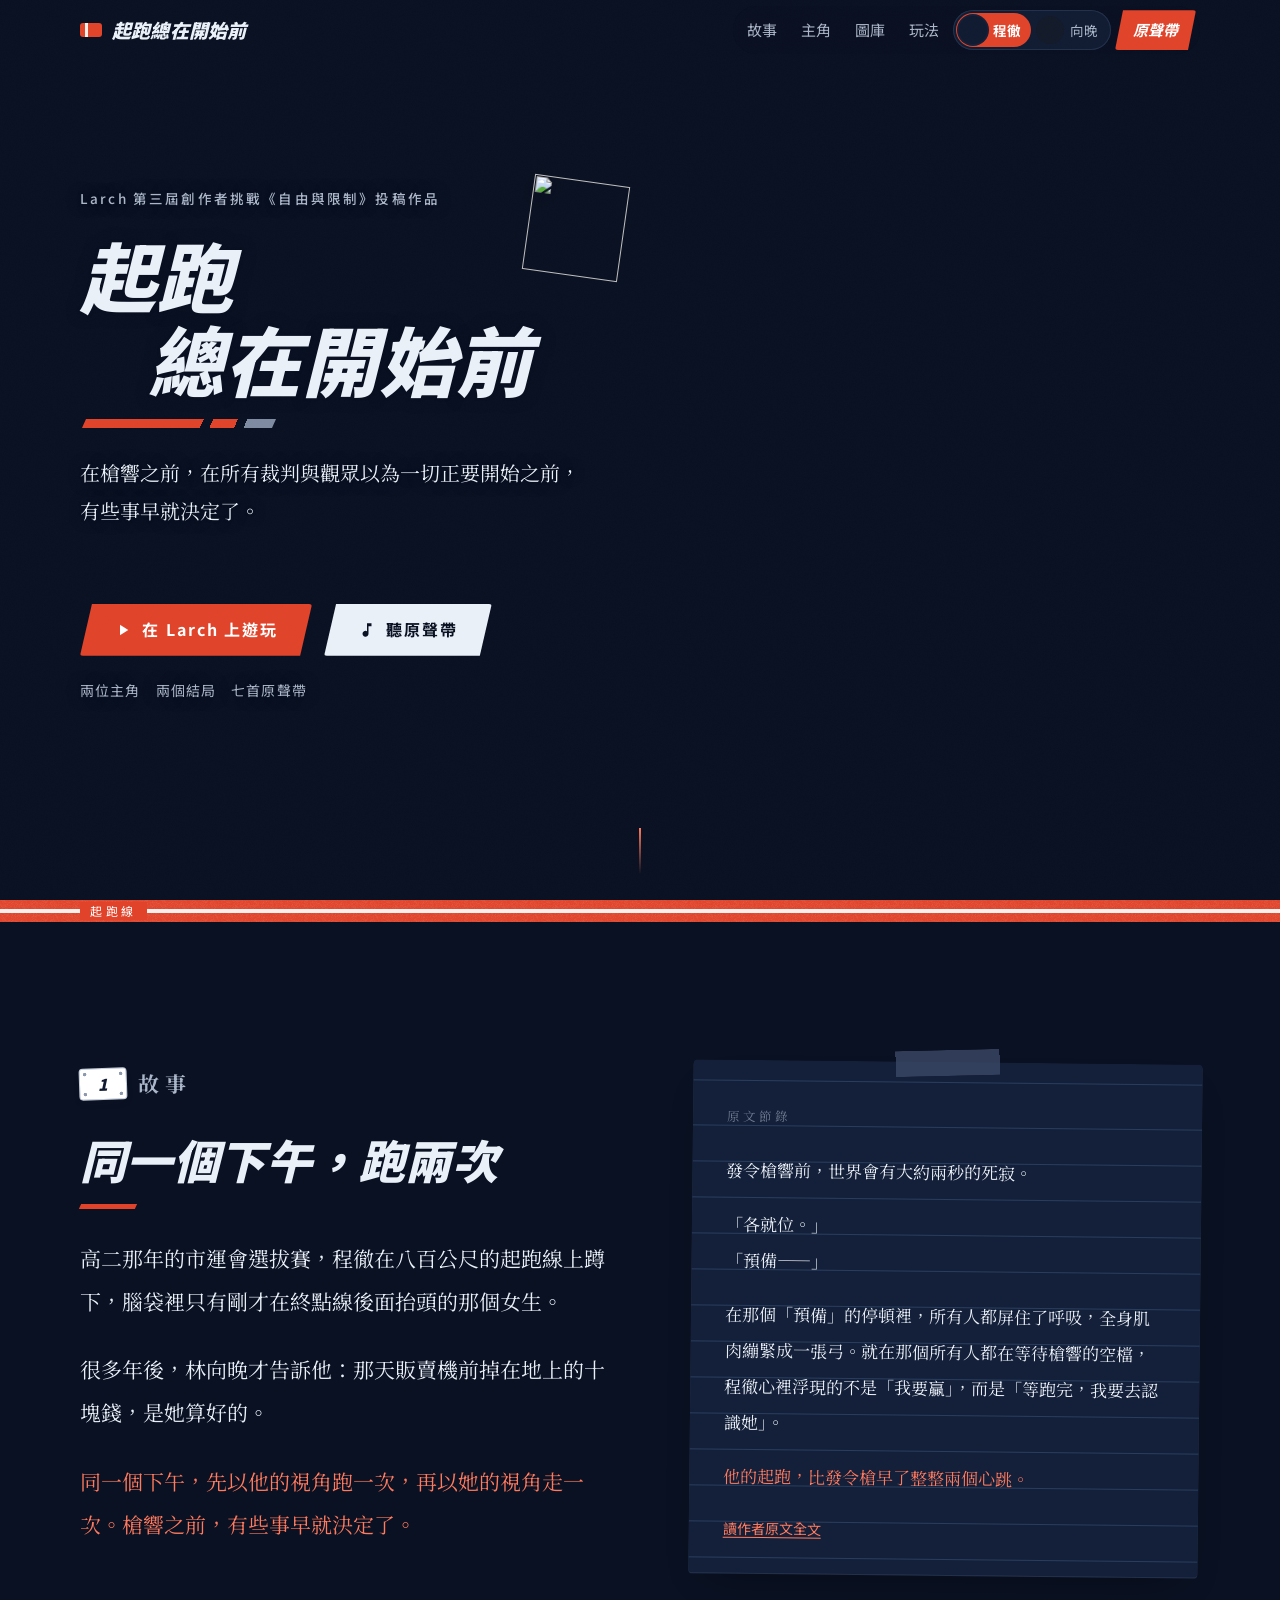
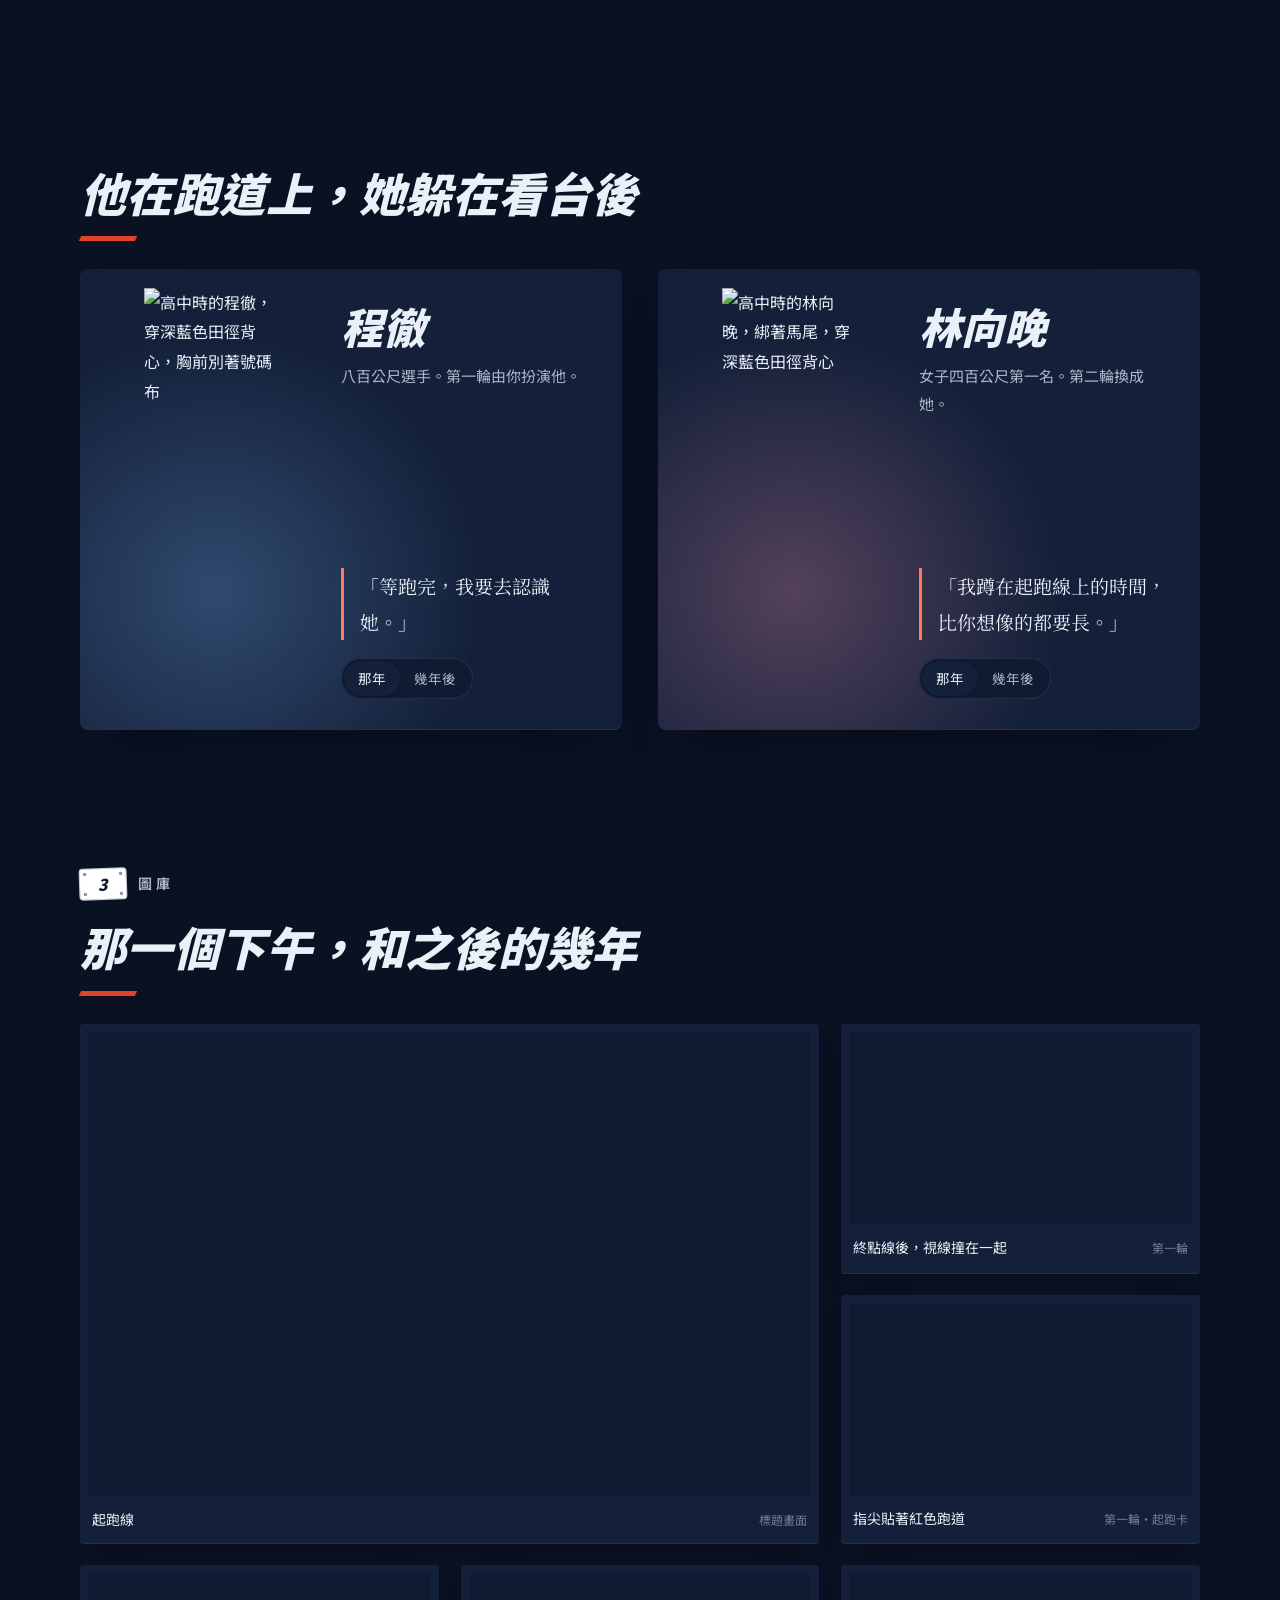
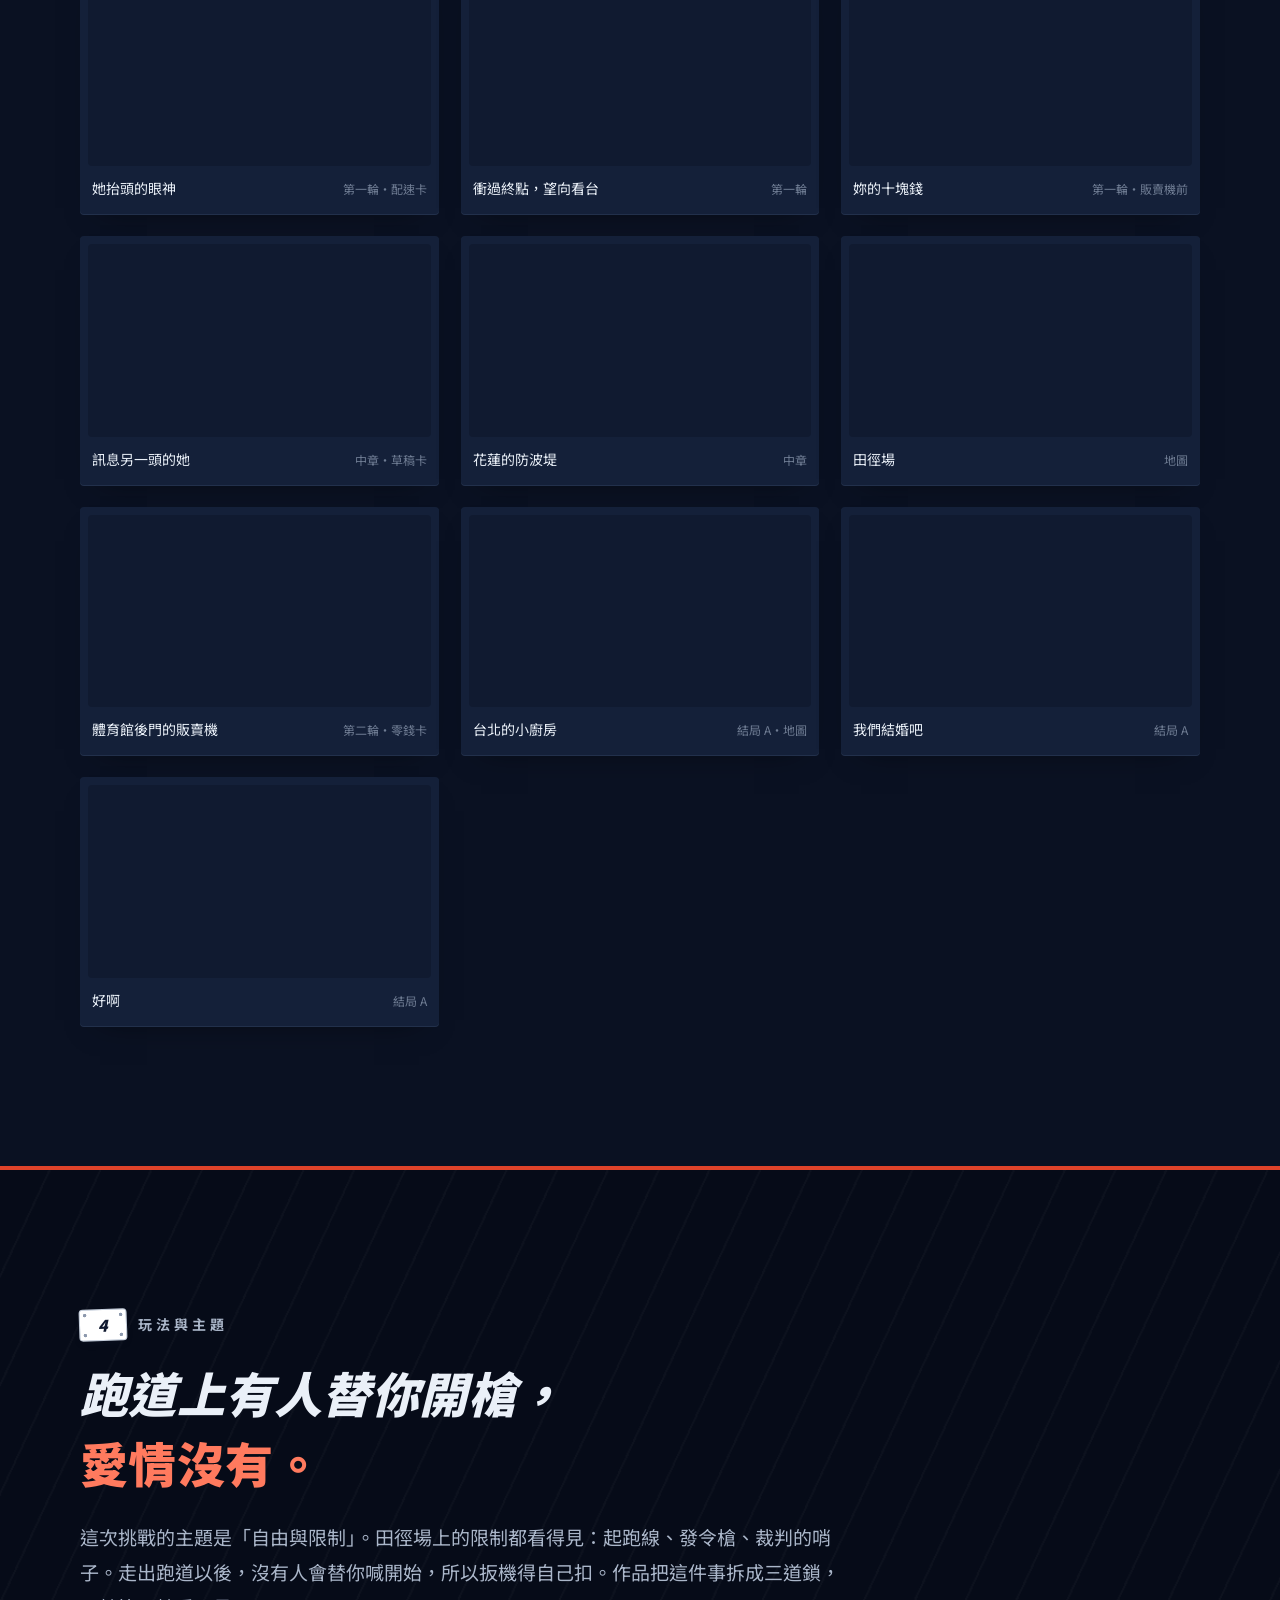
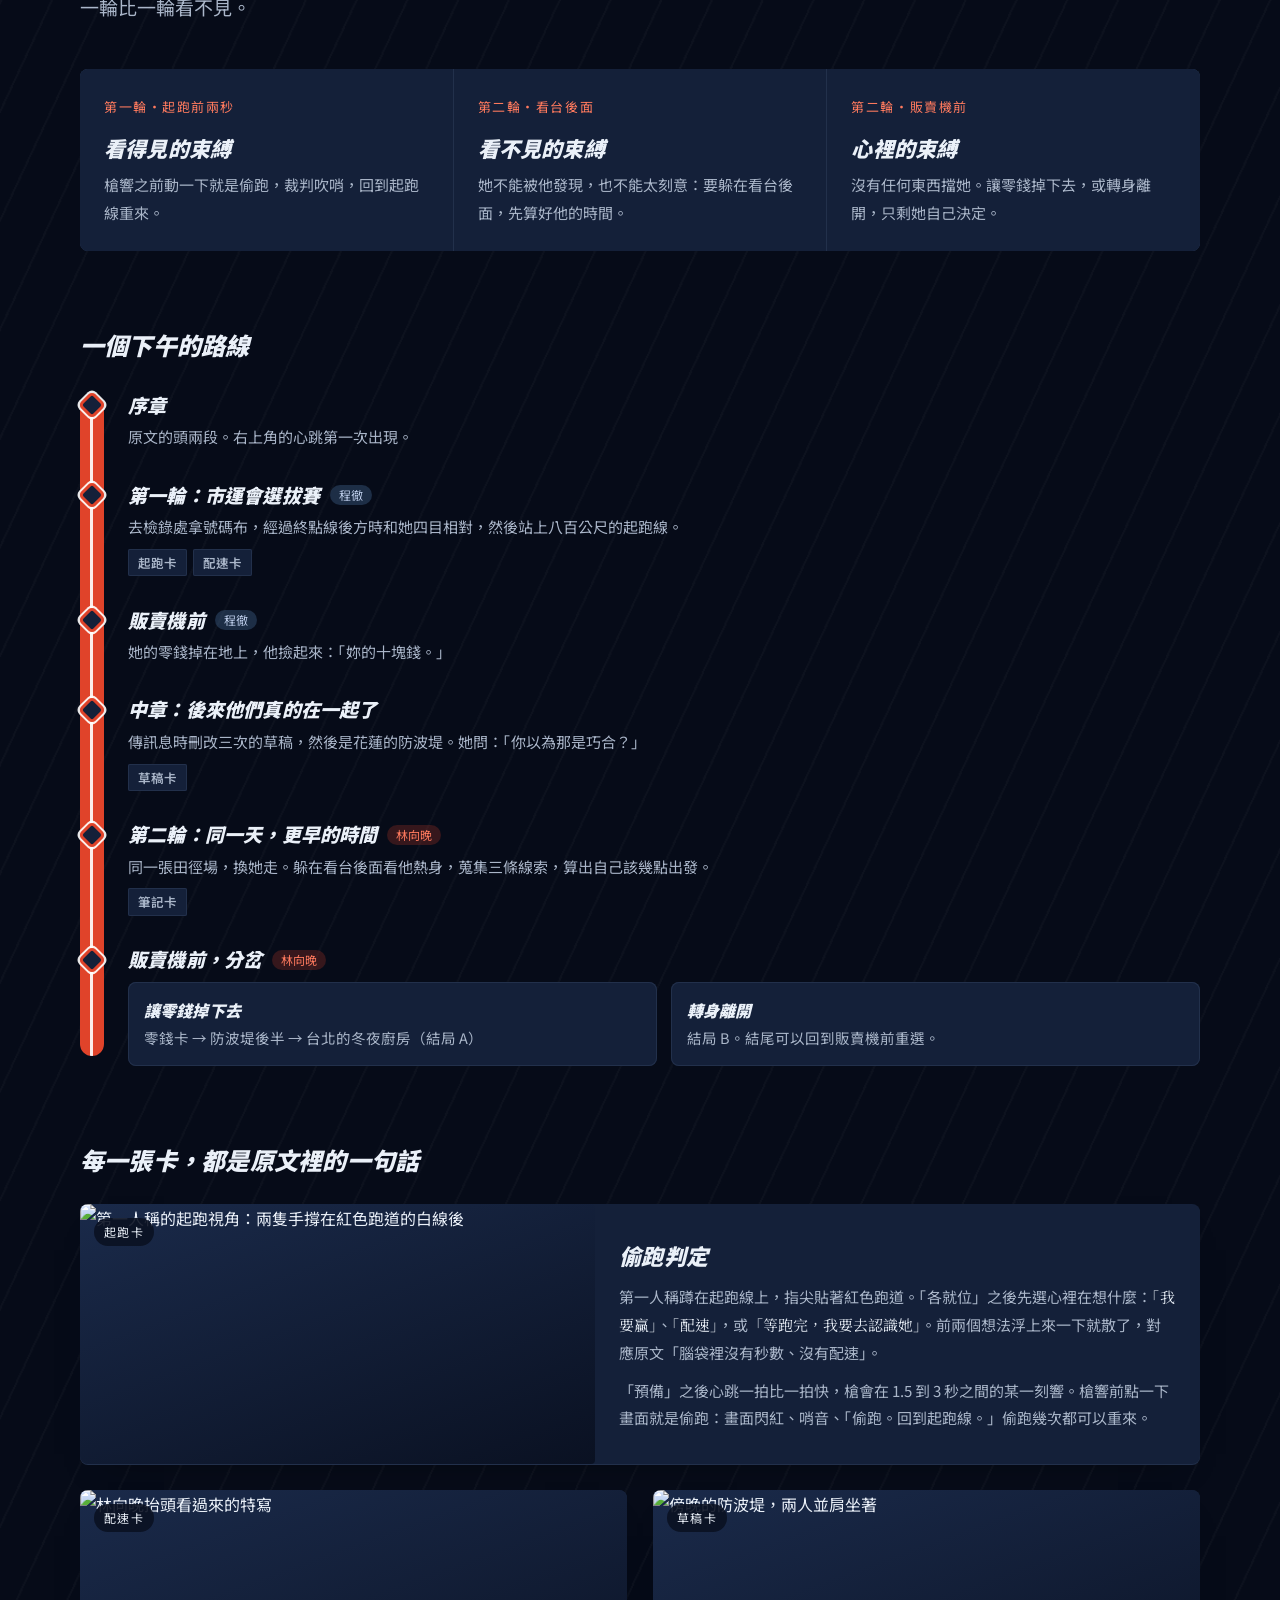
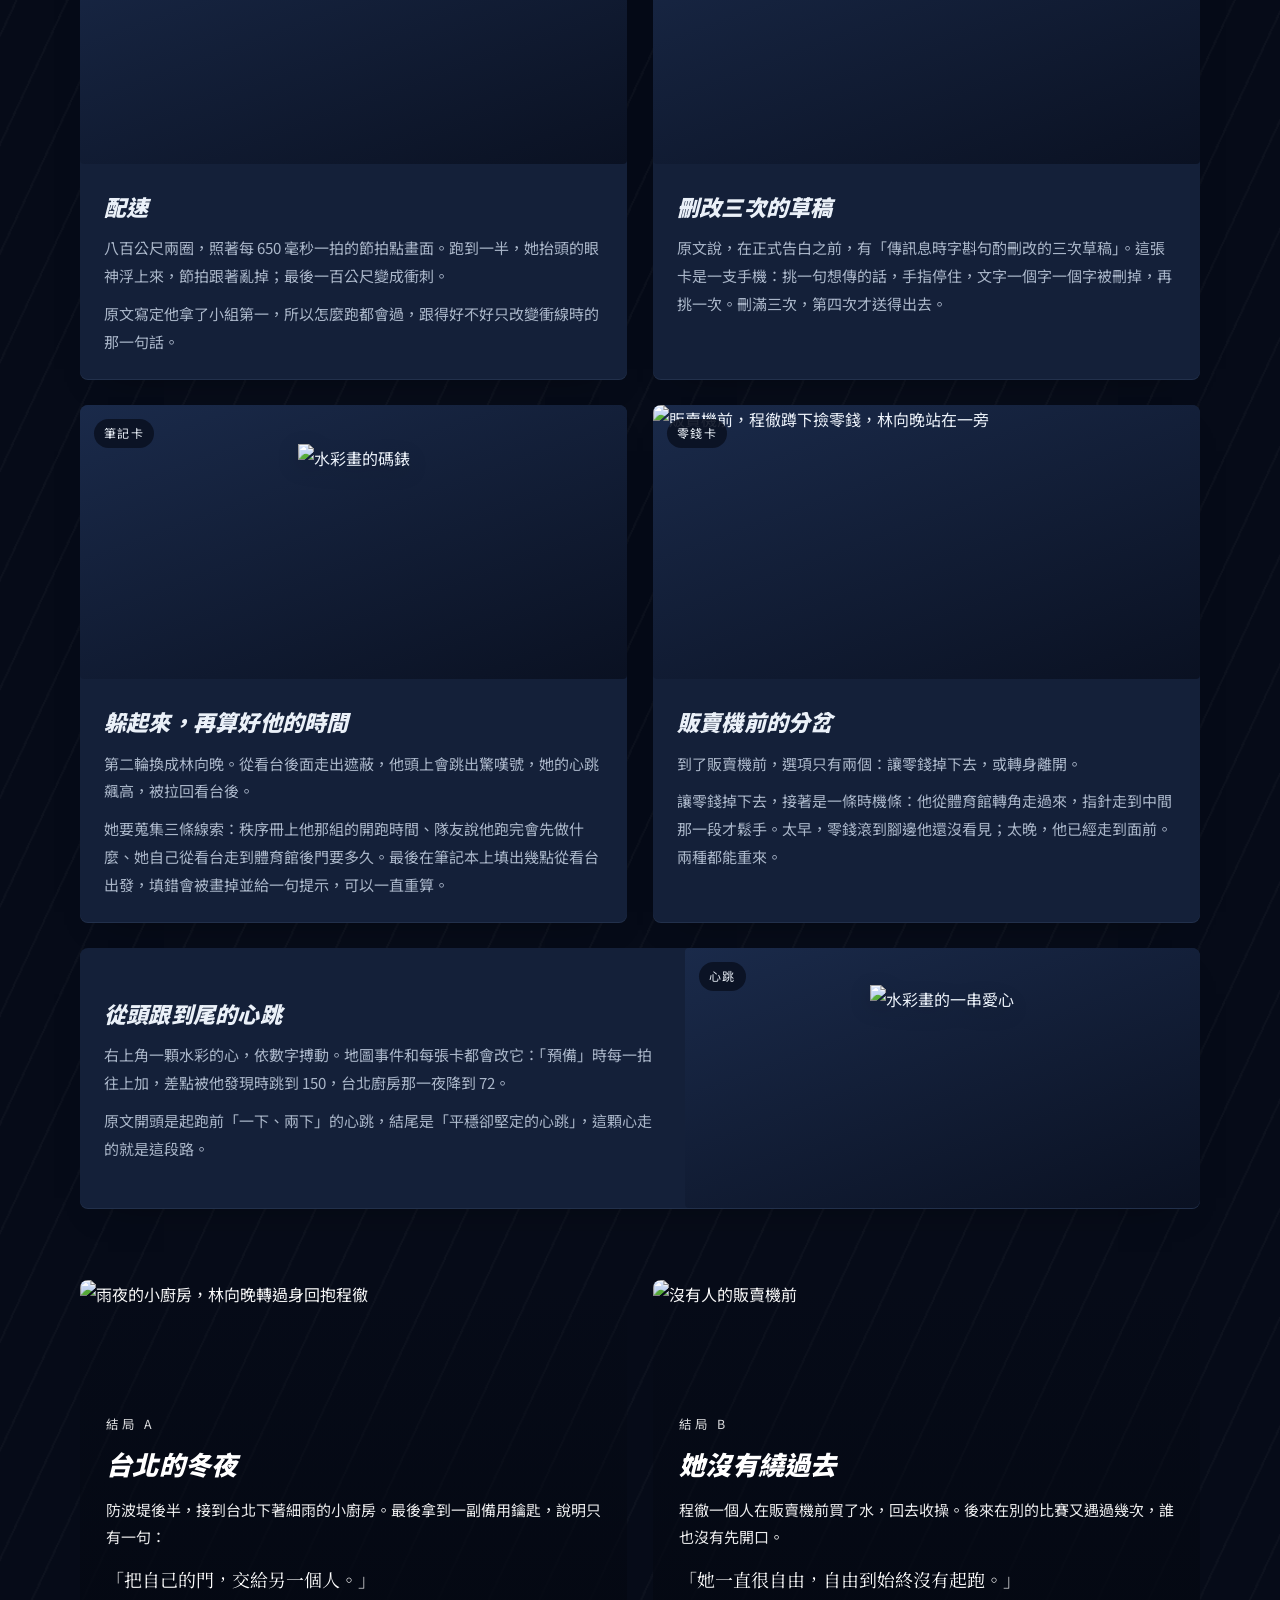
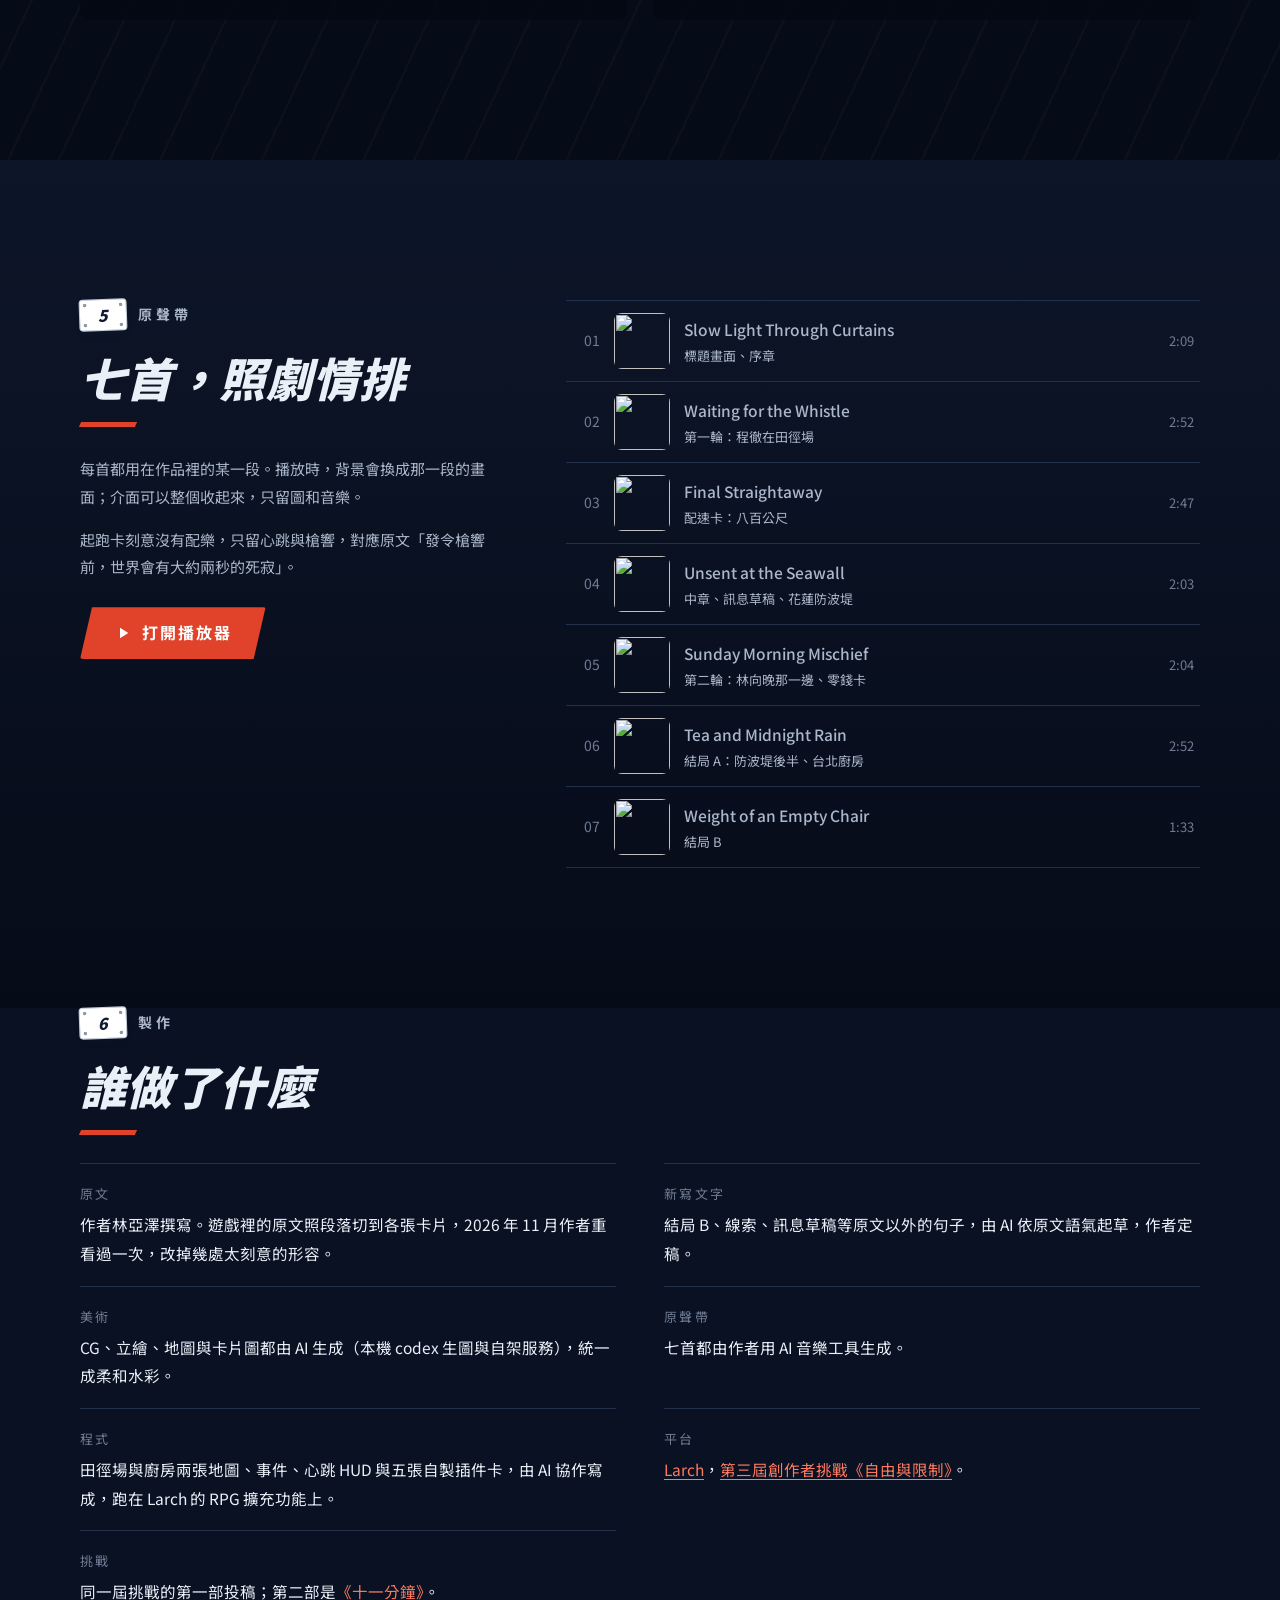
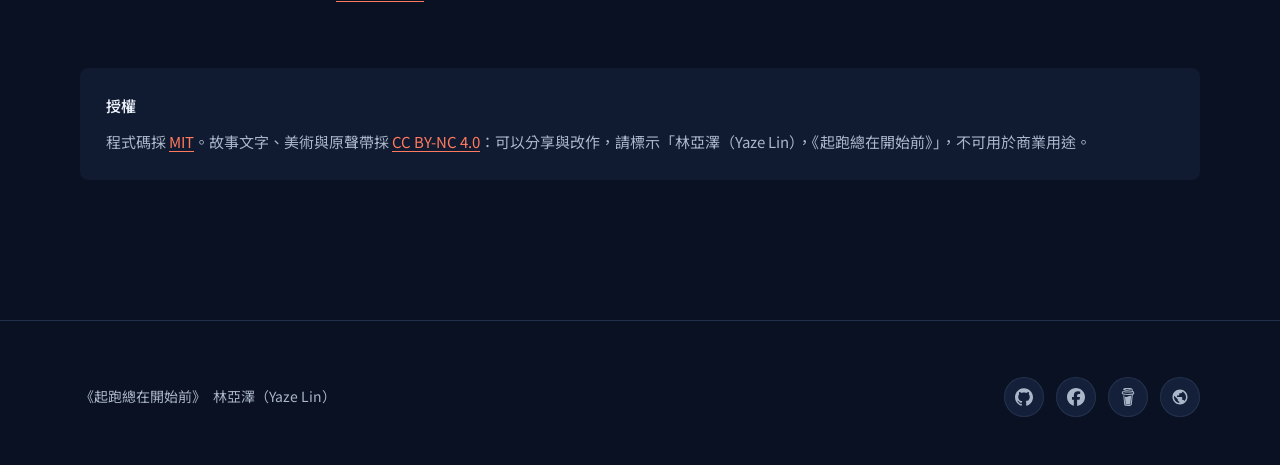
==== commit f4d68573: "原文：作者逐句重看，改掉刻意的比喻與書面語（塵埃落定、狡黠、蓄謀已久的傾斜、暴雨、名為一生的長跑、前方的風裡……）；簡介與公開站跟著改 Co-Authored-By: Claude Opus 5.5 " ====
--- a/docs/index.html
+++ b/docs/index.html
@@ -271,7 +271,7 @@
       <img class="sticker lin" data-a="art/cards/doodle-hearts.webp" alt="" aria-hidden="true">
       <p class="kicker">Larch 第三屆創作者挑戰《自由與限制》投稿作品</p>
       <h1><span>起跑</span><span>總在開始前</span></h1>
-      <p class="tag"><span class="for-cheng">在槍響之前，在所有裁判與觀眾以為一切正要開始之前，<br>有些事早就已經塵埃落定。</span><span class="for-lin">可是程徹，在我的世界裡，比賽在那之前早就開始了。<br>我蹲在起跑線上的時間，比你想像的都要長。</span></p>
+      <p class="tag"><span class="for-cheng">在槍響之前，在所有裁判與觀眾以為一切正要開始之前，<br>有些事早就決定了。</span><span class="for-lin">可是程徹，在我的世界裡，比賽在那之前早就開始了。<br>我蹲在起跑線上的時間，比你想像的都要長。</span></p>
       <svg class="ecg" viewBox="0 0 240 40" aria-hidden="true"><path d="M0 24 H70 l7 -5 l6 5 H104 l5 8 l8 -30 l8 34 l6 -12 H150 l9 -6 l9 6 H240"/></svg>
       <div class="cta">
         <a class="btn primary" data-play aria-disabled="true"><svg viewBox="0 0 24 24" aria-hidden="true"><path d="M8 5v14l11-7z"/></svg><span>即將上架</span></a>
@@ -422,7 +422,7 @@
           <div class="mb">
             <h4>從頭跟到尾的心跳</h4>
             <p>右上角一顆水彩的心，依數字搏動。地圖事件和每張卡都會改它：「預備」時每一拍往上加，差點被他發現時跳到 150，台北廚房那一夜降到 72。</p>
-            <p>原文開頭是「心臟撞擊胸膛」，結尾是「平穩卻堅定的心跳」，這顆心走的就是這段路。</p>
+            <p>原文開頭是起跑前「一下、兩下」的心跳，結尾是「平穩卻堅定的心跳」，這顆心走的就是這段路。</p>
           </div>
         </article>
       </div>
@@ -469,7 +469,7 @@
     <p class="eyebrow rise"><span class="lane">6</span>製作</p>
     <h2 class="ttl rise">誰做了什麼</h2>
     <dl class="credits rise">
-      <div><dt>原文</dt><dd>作者林亞澤撰寫。遊戲裡的原文一字不改，只依段落切到各張卡片。</dd></div>
+      <div><dt>原文</dt><dd>作者林亞澤撰寫。遊戲裡的原文照段落切到各張卡片，2026 年 11 月作者重看過一次，改掉幾處太刻意的形容。</dd></div>
       <div><dt>新寫文字</dt><dd>結局 B、線索、訊息草稿等原文以外的句子，由 AI 依原文語氣起草，作者定稿。</dd></div>
       <div><dt>美術</dt><dd>CG、立繪、地圖與卡片圖都由 AI 生成（本機 codex 生圖與自架服務），統一成柔和水彩。</dd></div>
       <div><dt>原聲帶</dt><dd>七首都由作者用 AI 音樂工具生成。</dd></div>
